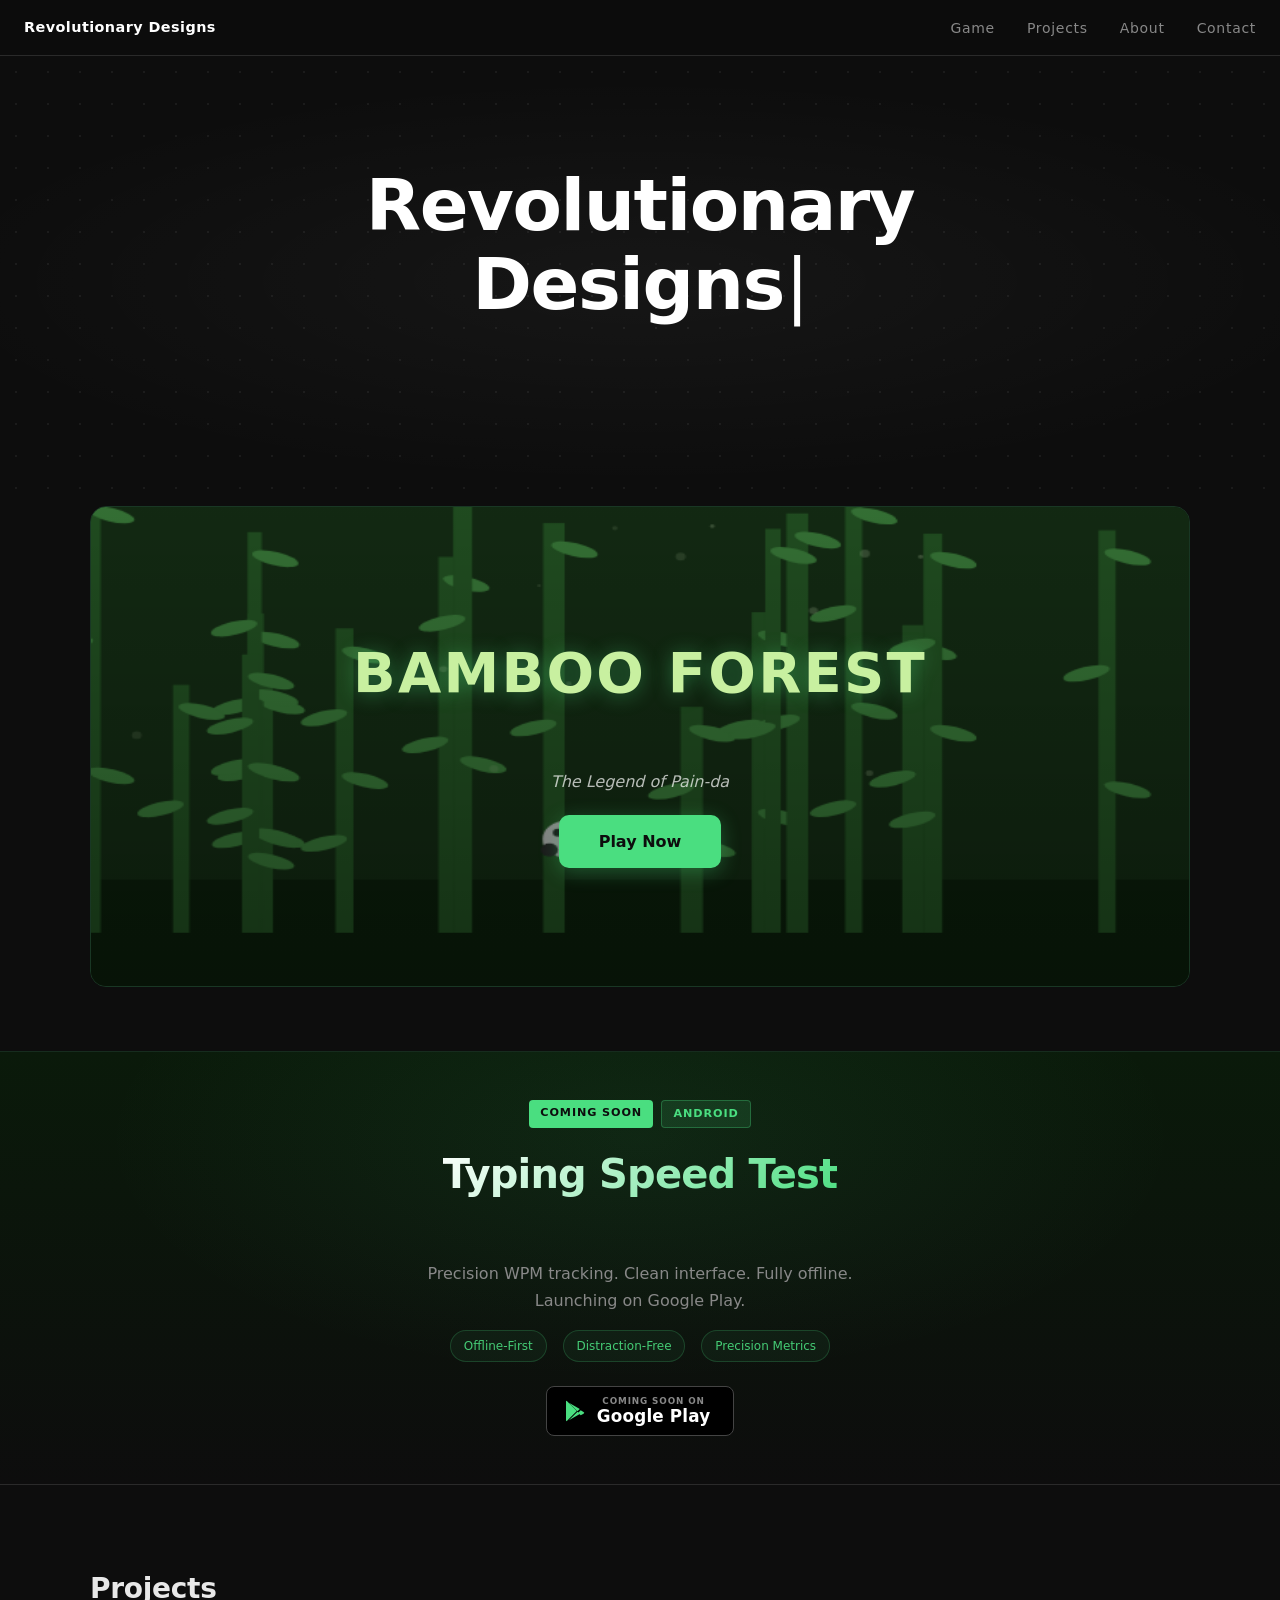
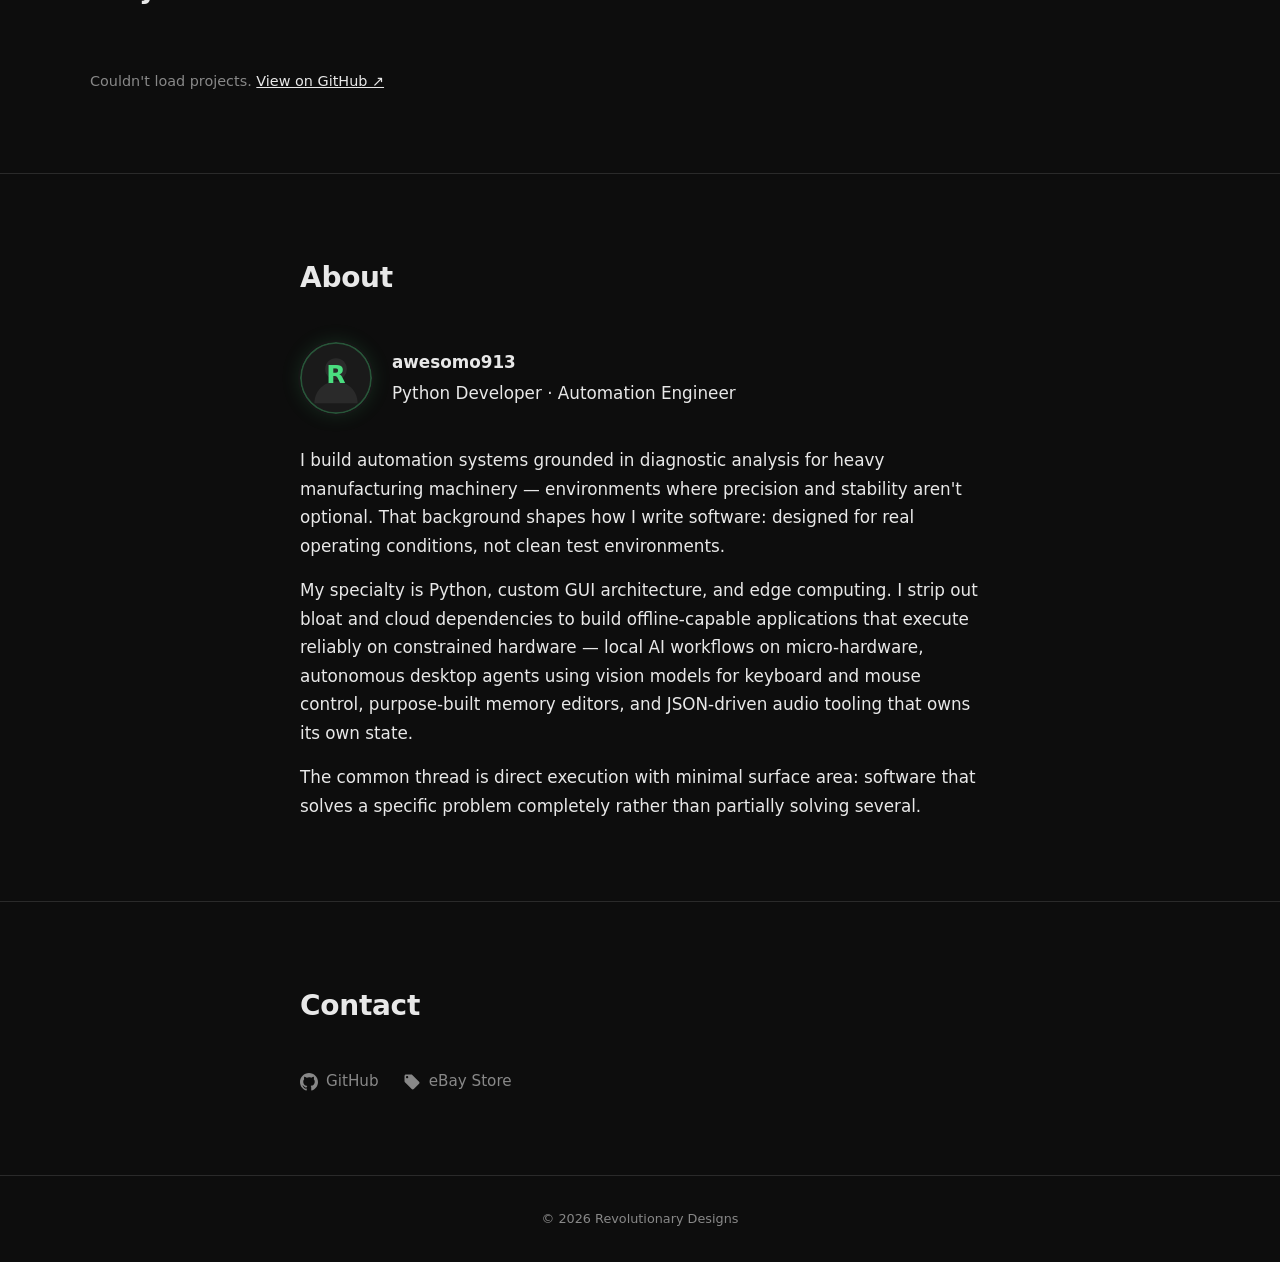
==== site/index.html @ bd129b5d "Add About avatar + Play Store badge for app promo Made-with: Cursor" ====
<!DOCTYPE html>
<html lang="en">
<head>
  <meta charset="UTF-8">
  <meta name="viewport" content="width=device-width, initial-scale=1.0">
  <meta name="description" content="Revolutionary Designs — games, tools, and experiments by awesomo913.">
  <title>Revolutionary Designs</title>
  <link rel="icon" type="image/png" href="favicon.png">
  <link rel="stylesheet" href="styles.css">
</head>
<body>

  <!-- ═══ NAV ═══ -->
  <nav id="nav">
    <span class="nav-brand">Revolutionary Designs</span>
    <ul class="nav-links">
      <li><a href="#bamboo-showcase">Game</a></li>
      <li><a href="#projects">Projects</a></li>
      <li><a href="#about">About</a></li>
      <li><a href="#contact">Contact</a></li>
    </ul>
  </nav>

  <!-- ═══ HERO ═══ -->
  <section id="hero">
    <div class="hero-inner">
      <h1>
        <span id="hero-line1"></span><br>
        <span id="hero-line2"></span><span class="cursor-blink" id="hero-cursor">|</span>
      </h1>
      <p class="tagline hero-reveal">Games, tools, and experiments.</p>
    </div>
  </section>

  <!-- ═══ BAMBOO FOREST SHOWCASE ═══ -->
  <section id="bamboo-showcase">
    <div class="section-inner">
      <div class="bamboo-box">
        <div class="bamboo-video-bg">
          <div class="bamboo-canvas-fallback" id="bamboo-fallback"></div>
        </div>
        <div class="bamboo-overlay">
          <h2 class="bamboo-title">Bamboo Forest</h2>
          <p class="bamboo-sub">The Legend of Pain-da</p>
          <a href="/game/" class="btn-play">Play Now</a>
        </div>
      </div>
    </div>
  </section>

  <!-- ═══ APP PROMO BANNER ═══ -->
  <section id="app-promo">
    <div class="promo-glow"></div>
    <div class="promo-inner">
      <div class="promo-badge-row">
        <span class="promo-badge">Coming Soon</span>
        <span class="promo-badge promo-badge--android">Android</span>
      </div>
      <h2 class="promo-title">Typing Speed Test</h2>
      <p class="promo-desc">Precision WPM tracking. Clean interface. Fully offline. Launching on Google Play.</p>
      <div class="promo-features">
        <span class="promo-feature">Offline-First</span>
        <span class="promo-feature">Distraction-Free</span>
        <span class="promo-feature">Precision Metrics</span>
      </div>
      <div class="promo-store-badge">
        <div class="store-badge">
          <svg class="store-badge-icon" viewBox="0 0 24 24" fill="currentColor" aria-hidden="true">
            <path d="M3.609 1.814L13.792 12 3.61 22.186a.996.996 0 0 1-.61-.92V2.734a1 1 0 0 1 .609-.92zm10.89 10.893l2.302 2.302-10.937 6.333 8.635-8.635zm3.199-1.4l2.834 1.639a1 1 0 0 1 0 1.726l-2.834 1.64-2.532-2.533 2.532-2.472zM5.864 3.658L16.8 9.99l-2.302 2.302-8.635-8.635z"/>
          </svg>
          <div class="store-badge-text">
            <span class="store-badge-small">COMING SOON ON</span>
            <span class="store-badge-big">Google Play</span>
          </div>
        </div>
      </div>
    </div>
  </section>

  <!-- ═══ PROJECTS ═══ -->
  <section id="projects">
    <div class="section-inner">
      <h2>Projects</h2>
      <div class="projects-grid" id="projects-grid">
        <div class="projects-loading" id="projects-loading">
          <span class="loading-dot"></span>
          <span class="loading-dot"></span>
          <span class="loading-dot"></span>
        </div>
      </div>
      <p class="projects-error" id="projects-error" hidden>
        Couldn't load projects.
        <a href="https://github.com/awesomo913" target="_blank" rel="noopener">View on GitHub ↗</a>
      </p>
    </div>
  </section>

  <!-- ═══ ABOUT ═══ -->
  <section id="about">
    <div class="section-inner section-inner--narrow">
      <h2>About</h2>
      <div class="about-header">
        <div class="about-avatar" aria-hidden="true">
          <svg viewBox="0 0 80 80" fill="none" xmlns="http://www.w3.org/2000/svg">
            <circle cx="40" cy="40" r="40" fill="#1a1a1a"/>
            <circle cx="40" cy="40" r="39" stroke="rgba(74,222,128,0.3)" stroke-width="2"/>
            <circle cx="40" cy="30" r="12" fill="#2a2a2a"/>
            <path d="M16 68c0-13.255 10.745-24 24-24s24 10.745 24 24" fill="#2a2a2a"/>
            <text x="40" y="46" text-anchor="middle" font-size="28" font-weight="700" fill="var(--green)" font-family="system-ui, sans-serif">R</text>
          </svg>
        </div>
        <div class="about-intro">
          <p class="about-name">awesomo913</p>
          <p class="about-role">Python Developer · Automation Engineer</p>
        </div>
      </div>
      <p>I build automation systems grounded in diagnostic analysis for heavy manufacturing machinery — environments where precision and stability aren't optional. That background shapes how I write software: designed for real operating conditions, not clean test environments.</p>
      <p>My specialty is Python, custom GUI architecture, and edge computing. I strip out bloat and cloud dependencies to build offline-capable applications that execute reliably on constrained hardware — local AI workflows on micro-hardware, autonomous desktop agents using vision models for keyboard and mouse control, purpose-built memory editors, and JSON-driven audio tooling that owns its own state.</p>
      <p>The common thread is direct execution with minimal surface area: software that solves a specific problem completely rather than partially solving several.</p>
    </div>
  </section>

  <!-- ═══ CONTACT ═══ -->
  <section id="contact">
    <div class="section-inner section-inner--narrow">
      <h2>Contact</h2>
      <div class="contact-links">
        <a href="https://github.com/awesomo913" class="contact-link" target="_blank" rel="noopener">
          <svg class="icon" viewBox="0 0 24 24" fill="currentColor" aria-hidden="true">
            <path d="M12 0C5.37 0 0 5.37 0 12c0 5.3 3.44 9.8 8.2 11.38.6.11.82-.26.82-.58v-2.03c-3.34.72-4.04-1.61-4.04-1.61-.54-1.38-1.33-1.75-1.33-1.75-1.09-.74.08-.73.08-.73 1.2.09 1.84 1.24 1.84 1.24 1.07 1.83 2.8 1.3 3.48 1 .11-.78.42-1.3.76-1.6-2.67-.3-5.47-1.33-5.47-5.93 0-1.31.47-2.38 1.24-3.22-.13-.3-.54-1.52.12-3.17 0 0 1.01-.32 3.3 1.23a11.5 11.5 0 0 1 3-.4c1.02 0 2.04.13 3 .4 2.28-1.55 3.29-1.23 3.29-1.23.66 1.65.25 2.87.12 3.17.77.84 1.24 1.91 1.24 3.22 0 4.61-2.81 5.63-5.48 5.92.43.37.81 1.1.81 2.22v3.29c0 .32.22.7.83.58C20.56 21.8 24 17.3 24 12c0-6.63-5.37-12-12-12z"/>
          </svg>
          GitHub
        </a>
        <a href="https://www.ebay.com/str/revolution913" class="contact-link" target="_blank" rel="noopener">
          <svg class="icon" viewBox="0 0 24 24" fill="currentColor" aria-hidden="true">
            <path d="M21.41 11.58l-9-9C12.05 2.22 11.55 2 11 2H4c-1.1 0-2 .9-2 2v7c0 .55.22 1.05.59 1.42l9 9c.36.36.86.58 1.41.58.55 0 1.05-.22 1.41-.59l7-7c.37-.36.59-.86.59-1.41 0-.55-.23-1.06-.59-1.42zM5.5 7C4.67 7 4 6.33 4 5.5S4.67 4 5.5 4 7 4.67 7 5.5 6.33 7 5.5 7z"/>
          </svg>
          eBay Store
        </a>
      </div>
    </div>
  </section>

  <footer>
    <p>&copy; 2026 Revolutionary Designs</p>
  </footer>

  <script>
    /* ═══ Hero typewriter ═══ */
    function typeWriter(el, text, speed) {
      return new Promise(resolve => {
        let i = 0;
        el.textContent = '';
        (function next() {
          if (i < text.length) { el.textContent += text[i++]; setTimeout(next, speed); }
          else resolve();
        })();
      });
    }

    async function runHeroAnimation() {
      const line1 = document.getElementById('hero-line1');
      const line2 = document.getElementById('hero-line2');
      const reveals = document.querySelectorAll('.hero-reveal');
      if (!line1 || !line2) return;
      if (window.matchMedia('(prefers-reduced-motion: reduce)').matches) {
        line1.textContent = 'Revolutionary';
        line2.textContent = 'Designs';
        reveals.forEach(el => el.classList.add('hero-reveal--visible'));
        return;
      }
      await typeWriter(line1, 'Revolutionary', 55);
      await new Promise(r => setTimeout(r, 110));
      await typeWriter(line2, 'Designs', 75);
      await new Promise(r => setTimeout(r, 360));
      reveals.forEach((el, i) => setTimeout(() => el.classList.add('hero-reveal--visible'), i * 160));
    }

    document.addEventListener('DOMContentLoaded', runHeroAnimation);

    /* ═══ Scroll-reveal ═══ */
    const revealObserver = new IntersectionObserver((entries) => {
      entries.forEach(entry => {
        if (entry.isIntersecting) { entry.target.classList.add('visible'); revealObserver.unobserve(entry.target); }
      });
    }, { threshold: 0.1 });
    document.querySelectorAll('.section-inner, .bamboo-box, .promo-inner').forEach(el => {
      el.classList.add('fade-up');
      revealObserver.observe(el);
    });

    /* ═══ Bamboo Forest animated background ═══ */
    (function initBambooCanvas() {
      var fb = document.getElementById('bamboo-fallback');
      if (!fb) return;
      var cvs = document.createElement('canvas');
      cvs.width = 640; cvs.height = 360;
      cvs.style.cssText = 'width:100%;height:100%;display:block;';
      fb.appendChild(cvs);
      var ctx = cvs.getContext('2d');
      var bamboos = [];
      for (var i = 0; i < 18; i++) {
        bamboos.push({ x: Math.random() * 640, h: 120 + Math.random() * 200, w: 8 + Math.random() * 6, speed: 0.15 + Math.random() * 0.25, leaves: Math.floor(2 + Math.random() * 4) });
      }
      var panda = { x: 180, y: 240, vx: 1.2, frame: 0 };
      var particles = [];
      for (var p = 0; p < 12; p++) particles.push({ x: Math.random() * 640, y: Math.random() * 200, s: 1 + Math.random() * 2, a: 0.1 + Math.random() * 0.3, speed: 0.2 + Math.random() * 0.4 });

      function draw() {
        ctx.fillStyle = '#1a3a1a';
        ctx.fillRect(0, 0, 640, 360);
        ctx.fillStyle = '#0f2a0f';
        ctx.fillRect(0, 280, 640, 80);
        for (var i = 0; i < bamboos.length; i++) {
          var b = bamboos[i];
          b.x -= b.speed;
          if (b.x < -20) b.x = 660;
          ctx.fillStyle = '#2d6b2d';
          ctx.fillRect(b.x, 280 - b.h, b.w, b.h + 40);
          for (var j = 0; j < b.leaves; j++) {
            var ly = 280 - b.h + j * (b.h / b.leaves) + 20;
            ctx.fillStyle = '#4a9e4a';
            ctx.beginPath();
            ctx.ellipse(b.x + b.w / 2 + (j % 2 === 0 ? 12 : -12), ly, 14, 5, (j % 2 === 0 ? 0.3 : -0.3), 0, Math.PI * 2);
            ctx.fill();
          }
        }
        for (var p = 0; p < particles.length; p++) {
          var pt = particles[p];
          pt.x -= pt.speed;
          pt.y += Math.sin(Date.now() * 0.001 + p) * 0.2;
          if (pt.x < -10) { pt.x = 650; pt.y = Math.random() * 200; }
          ctx.fillStyle = 'rgba(200, 230, 180, ' + pt.a + ')';
          ctx.beginPath();
          ctx.arc(pt.x, pt.y, pt.s, 0, Math.PI * 2);
          ctx.fill();
        }
        panda.x += panda.vx;
        panda.frame += 0.08;
        if (panda.x > 660) panda.x = -40;
        var py = 248 + Math.sin(panda.frame * 3) * 3;
        ctx.fillStyle = '#f5f5f5';
        ctx.beginPath(); ctx.arc(panda.x, py, 14, 0, Math.PI * 2); ctx.fill();
        ctx.fillStyle = '#222';
        ctx.beginPath(); ctx.arc(panda.x - 5, py - 5, 3, 0, Math.PI * 2); ctx.fill();
        ctx.beginPath(); ctx.arc(panda.x + 5, py - 5, 3, 0, Math.PI * 2); ctx.fill();
        ctx.fillStyle = '#333';
        ctx.beginPath(); ctx.arc(panda.x - 10, py + 8, 5, 0, Math.PI * 2); ctx.fill();
        ctx.beginPath(); ctx.arc(panda.x + 10, py + 8, 5, 0, Math.PI * 2); ctx.fill();
        requestAnimationFrame(draw);
      }
      draw();
    })();

    /* ═══ Projects — GitHub API ═══ */
    const LANG_COLORS = {
      Python: '#3572A5', JavaScript: '#f1e05a', TypeScript: '#2b7489',
      HTML: '#e34c26', CSS: '#563d7c', Rust: '#dea584', Go: '#00ADD8',
      'C++': '#f34b7d', C: '#555555', Shell: '#89e051', Ruby: '#701516', Java: '#b07219',
    };

    const REPO_ICONS = {
      'BambooForest': '🎮', 'VideoTranscriber': '🎬', 'video-trimmer': '✂️',
      'screen-agent': '🖥️', 'prompt-architect': '📐', 'Claude-Token-Saver': '💰',
      'FreeCoder': '🤖', 'gemini-analyzer': '🔬', 'cc-mastery-pwa': '📚',
      'ai-intel-hub': '📡',
    };

    const SKIP_REPOS = ['BambooForest', 'awesomo913.github.io'];

    function humanName(repoName) {
      return repoName.replace(/([a-z])([A-Z])/g, '$1 $2').replace(/[-_]/g, ' ').replace(/\b\w/g, c => c.toUpperCase());
    }

    function buildCard(repo) {
      const name = humanName(repo.name);
      const desc = repo.description || 'No description.';
      const ghUrl = repo.html_url;
      const lang = repo.language;
      const stars = repo.stargazers_count;
      const icon = REPO_ICONS[repo.name] || '📦';

      const langBadge = lang
        ? `<span class="lang-badge" style="--lang-color:${LANG_COLORS[lang] || '#888'}"><span class="lang-dot"></span>${lang}</span>`
        : '';
      const starsBadge = stars > 0 ? `<span class="stars-badge">★ ${stars}</span>` : '';

      return `
        <article class="project-card">
          <div class="project-body">
            <div class="project-icon">${icon}</div>
            <h3><a href="${ghUrl}" target="_blank" rel="noopener" class="project-title-link">${name}</a></h3>
            <p>${desc}</p>
            <div class="project-meta">${langBadge}${starsBadge}</div>
            <div class="project-links">
              <a href="${ghUrl}" class="link-github" target="_blank" rel="noopener">View on GitHub ↗</a>
            </div>
          </div>
        </article>`;
    }

    async function loadProjects() {
      const grid = document.getElementById('projects-grid');
      const spinner = document.getElementById('projects-loading');
      const errMsg = document.getElementById('projects-error');
      try {
        const res = await fetch('https://api.github.com/users/awesomo913/repos?sort=updated&per_page=100');
        if (!res.ok) throw new Error(`GitHub API ${res.status}`);
        const repos = await res.json();
        const sorted = repos
          .filter(r => !r.fork && !r.private && !SKIP_REPOS.includes(r.name))
          .sort((a, b) => new Date(b.updated_at) - new Date(a.updated_at));
        spinner.remove();
        grid.insertAdjacentHTML('beforeend', sorted.map(buildCard).join(''));
      } catch (err) {
        console.error('Failed to load GitHub repos:', err);
        spinner.remove();
        errMsg.hidden = false;
      }
    }
    loadProjects();
  </script>

</body>
</html>
---- site/styles.css ----
/* ═══════════════════════════════════════════
   Revolutionary Designs — styles.css
   ═══════════════════════════════════════════ */

:root {
  --bg:       #0d0d0d;
  --surface:  #161616;
  --border:   #2a2a2a;
  --text:     #e8e8e8;
  --muted:    #888888;
  --accent:   #ffffff;
  --green:    #4ade80;
  --radius:   10px;
  --font:     system-ui, -apple-system, BlinkMacSystemFont, "Segoe UI", sans-serif;
  --section-pad: 5rem 1.5rem;
  --max-w:       1100px;
  --max-w-narrow: 680px;
}

*, *::before, *::after { box-sizing: border-box; margin: 0; padding: 0; }
html { scroll-behavior: smooth; font-size: 16px; }
body { background: var(--bg); color: var(--text); font-family: var(--font); line-height: 1.7; -webkit-font-smoothing: antialiased; }
img { display: block; max-width: 100%; }
a { color: inherit; text-decoration: none; }
ul { list-style: none; }

/* ── Nav ── */
#nav {
  position: sticky; top: 0; z-index: 100;
  display: flex; align-items: center; justify-content: space-between;
  padding: 0 1.5rem; height: 56px;
  background: rgba(13, 13, 13, 0.9);
  backdrop-filter: blur(16px); -webkit-backdrop-filter: blur(16px);
  border-bottom: 1px solid var(--border);
}
.nav-brand { font-size: 0.9rem; font-weight: 600; letter-spacing: 0.03em; color: var(--accent); }
.nav-links { display: flex; gap: 2rem; }
.nav-links a { font-size: 0.875rem; font-weight: 500; letter-spacing: 0.05em; color: var(--muted); transition: color 0.2s; }
.nav-links a:hover { color: var(--accent); }

/* ── App Promo Banner ── */
#app-promo {
  position: relative;
  padding: 3rem 1.5rem;
  text-align: center;
  overflow: hidden;
  background: linear-gradient(180deg, #0a1a0a 0%, var(--bg) 100%);
  border-top: 1px solid rgba(74, 222, 128, 0.15);
}
.promo-glow {
  position: absolute; inset: 0; pointer-events: none;
  background: radial-gradient(ellipse 60% 80% at 50% 20%, rgba(74, 222, 128, 0.08) 0%, transparent 70%);
}
.promo-inner {
  position: relative; z-index: 1;
  max-width: 600px; margin: 0 auto;
  display: flex; flex-direction: column; align-items: center; gap: 0.75rem;
}
.promo-badge-row { display: flex; gap: 0.5rem; }
.promo-badge {
  padding: 0.2rem 0.7rem; font-size: 0.7rem; font-weight: 700;
  letter-spacing: 0.08em; text-transform: uppercase;
  color: var(--bg); background: var(--green); border-radius: 4px;
}
.promo-badge--android {
  color: var(--green); background: rgba(74, 222, 128, 0.12);
  border: 1px solid rgba(74, 222, 128, 0.3);
}
.promo-title {
  font-size: clamp(1.8rem, 4vw, 2.5rem); font-weight: 700;
  letter-spacing: -0.02em; color: var(--accent);
  background: linear-gradient(135deg, #fff 0%, var(--green) 100%);
  -webkit-background-clip: text; -webkit-text-fill-color: transparent;
  background-clip: text;
}
.promo-desc { font-size: 1rem; color: var(--muted); max-width: 440px; }
.promo-features { display: flex; gap: 1rem; flex-wrap: wrap; justify-content: center; margin-top: 0.25rem; }
.promo-feature {
  padding: 0.3rem 0.8rem; font-size: 0.75rem; font-weight: 500;
  color: rgba(74, 222, 128, 0.9); border: 1px solid rgba(74, 222, 128, 0.2);
  border-radius: 20px; background: rgba(74, 222, 128, 0.05);
}
.promo-store-badge { margin-top: 0.75rem; }
.store-badge {
  display: inline-flex; align-items: center; gap: 0.6rem;
  padding: 0.55rem 1.4rem 0.55rem 1rem;
  background: #000; border: 1.5px solid #444;
  border-radius: 8px; cursor: default; user-select: none;
  transition: border-color 0.2s, box-shadow 0.2s;
}
.store-badge:hover { border-color: #666; box-shadow: 0 2px 12px rgba(74, 222, 128, 0.1); }
.store-badge-icon { width: 24px; height: 24px; fill: var(--green); flex-shrink: 0; }
.store-badge-text { display: flex; flex-direction: column; line-height: 1.2; }
.store-badge-small {
  font-size: 0.55rem; font-weight: 600; letter-spacing: 0.1em;
  color: var(--muted); text-transform: uppercase;
}
.store-badge-big {
  font-size: 1.05rem; font-weight: 600; color: var(--accent);
  letter-spacing: 0.01em;
}

/* ── Hero ── */
#hero {
  min-height: 50vh; display: flex; align-items: center; justify-content: center;
  padding: 4rem 1.5rem; text-align: center;
  position: relative; overflow: hidden;
  border-top: none;
}
#hero::before {
  content: ''; position: absolute; inset: 0;
  background-image: radial-gradient(circle, rgba(255,255,255,0.06) 1px, transparent 1px);
  background-size: 32px 32px; pointer-events: none; z-index: 0;
}
#hero::after {
  content: ''; position: absolute; inset: 0;
  background: radial-gradient(ellipse 80% 65% at 50% 50%, rgba(255,255,255,0.04) 0%, transparent 70%);
  pointer-events: none; z-index: 0;
}
.hero-inner {
  display: flex; flex-direction: column; align-items: center; gap: 1.5rem;
  max-width: 800px; position: relative; z-index: 1;
}
#hero h1 {
  font-size: clamp(2.5rem, 6vw, 4.5rem); font-weight: 700;
  line-height: 1.1; letter-spacing: -0.02em; color: var(--accent);
  min-height: 2.4em;
}
.cursor-blink { display: inline-block; color: var(--accent); font-weight: 300; margin-left: 1px; animation: blink 1.1s step-end infinite; }
@keyframes blink { 0%, 100% { opacity: 1; } 50% { opacity: 0; } }
.hero-reveal { opacity: 0; transform: translateY(10px); transition: opacity 0.55s ease, transform 0.55s ease; }
.hero-reveal--visible { opacity: 1; transform: translateY(0); }
.tagline { font-size: clamp(1rem, 2vw, 1.25rem); color: var(--muted); max-width: 480px; }

/* ── Bamboo Forest Showcase ── */
#bamboo-showcase { padding: 0 1.5rem 4rem; border-top: none; }
.bamboo-box {
  max-width: var(--max-w); margin: 0 auto;
  position: relative; border-radius: 16px; overflow: hidden;
  aspect-ratio: 16 / 7; min-height: 280px;
  border: 1px solid rgba(74, 222, 128, 0.2);
}
.bamboo-video-bg { position: absolute; inset: 0; }
.bamboo-canvas-fallback { width: 100%; height: 100%; }
.bamboo-overlay {
  position: absolute; inset: 0;
  display: flex; flex-direction: column; align-items: center; justify-content: center;
  background: linear-gradient(180deg, rgba(0,0,0,0.3) 0%, rgba(0,0,0,0.55) 100%);
  gap: 0.5rem; z-index: 1;
}
.bamboo-title {
  font-size: clamp(2rem, 5vw, 3.5rem); font-weight: 800;
  color: #c8f0a0; text-shadow: 0 2px 20px rgba(74, 222, 128, 0.4);
  letter-spacing: 0.04em; text-transform: uppercase;
}
.bamboo-sub { font-size: 1rem; color: rgba(255,255,255,0.7); font-style: italic; }
.btn-play {
  margin-top: 0.75rem; padding: 0.8rem 2.5rem;
  font-size: 1rem; font-weight: 700;
  color: #0d0d0d; background: var(--green);
  border-radius: var(--radius); transition: transform 0.15s, box-shadow 0.15s;
  box-shadow: 0 4px 20px rgba(74, 222, 128, 0.3);
}
.btn-play:hover { transform: translateY(-2px); box-shadow: 0 6px 28px rgba(74, 222, 128, 0.45); }

/* ── Scroll fade-up ── */
.fade-up { opacity: 0; transform: translateY(22px); transition: opacity 0.65s ease, transform 0.65s ease; }
.fade-up.visible { opacity: 1; transform: translateY(0); }

/* ── Section ── */
section { padding: var(--section-pad); border-top: 1px solid var(--border); }
.section-inner { max-width: var(--max-w); margin: 0 auto; }
.section-inner--narrow { max-width: var(--max-w-narrow); }
section h2 { font-size: 1.75rem; font-weight: 600; margin-bottom: 2.5rem; letter-spacing: -0.01em; }

/* ── Projects grid ── */
.projects-grid { display: grid; grid-template-columns: repeat(auto-fill, minmax(300px, 1fr)); gap: 1.25rem; }
.project-card {
  background: var(--surface); border: 1px solid var(--border); border-radius: var(--radius);
  overflow: hidden; display: flex; flex-direction: column;
  transition: border-color 0.2s, transform 0.15s, box-shadow 0.2s;
}
.project-card:hover { border-color: #444; transform: translateY(-4px); box-shadow: 0 8px 30px rgba(0,0,0,0.3); }
.project-body { padding: 1.25rem 1.5rem 1.5rem; display: flex; flex-direction: column; gap: 0.5rem; flex: 1; }
.project-icon { font-size: 1.6rem; line-height: 1; }
.project-body h3 { font-size: 1.05rem; font-weight: 600; }
.project-body p { font-size: 0.88rem; color: var(--muted); line-height: 1.6; flex: 1; }
.project-title-link { color: var(--text); transition: color 0.2s; }
.project-title-link:hover { color: var(--accent); }
.project-meta { display: flex; align-items: center; gap: 0.75rem; margin-top: 0.25rem; }
.lang-badge { display: inline-flex; align-items: center; gap: 0.35rem; font-size: 0.78rem; color: var(--muted); }
.lang-dot { display: inline-block; width: 10px; height: 10px; border-radius: 50%; background: var(--lang-color, #888); flex-shrink: 0; }
.stars-badge { font-size: 0.78rem; color: var(--muted); }
.project-links { display: flex; gap: 1rem; margin-top: 0.75rem; align-items: center; }
.link-github { font-size: 0.82rem; color: var(--muted); transition: color 0.2s; font-weight: 500; }
.link-github:hover { color: var(--accent); }

/* ── Loading ── */
.projects-loading { display: flex; gap: 0.5rem; padding: 2rem 0; grid-column: 1 / -1; }
.loading-dot { width: 8px; height: 8px; border-radius: 50%; background: var(--border); animation: pulse 1.2s ease-in-out infinite; }
.loading-dot:nth-child(2) { animation-delay: 0.2s; }
.loading-dot:nth-child(3) { animation-delay: 0.4s; }
@keyframes pulse { 0%, 100% { opacity: 0.3; transform: scale(0.9); } 50% { opacity: 1; transform: scale(1.1); } }
.projects-error { color: var(--muted); font-size: 0.9rem; margin-top: 1rem; }
.projects-error a { color: var(--text); text-decoration: underline; }

/* ── About ── */
.about-header {
  display: flex; align-items: center; gap: 1.25rem; margin-bottom: 2rem;
}
.about-avatar {
  width: 72px; height: 72px; flex-shrink: 0; border-radius: 50%; overflow: hidden;
  box-shadow: 0 0 0 2px var(--surface), 0 0 20px rgba(74, 222, 128, 0.15);
}
.about-avatar svg { width: 100%; height: 100%; display: block; }
.about-intro { display: flex; flex-direction: column; gap: 0.15rem; }
.about-name { font-size: 1.2rem; font-weight: 700; color: var(--accent); margin-bottom: 0 !important; }
.about-role { font-size: 0.88rem; color: var(--green); font-weight: 500; margin-bottom: 0 !important; }
#about p { font-size: 1.05rem; color: var(--text); margin-bottom: 1rem; }
#about p:last-child { margin-bottom: 0; }

/* ── Contact ── */
.contact-links { display: flex; flex-wrap: wrap; gap: 1.5rem; }
.contact-link { display: inline-flex; align-items: center; gap: 0.5rem; font-size: 0.95rem; font-weight: 500; color: var(--muted); transition: color 0.2s; }
.contact-link:hover { color: var(--accent); }
.icon { width: 18px; height: 18px; flex-shrink: 0; }

/* ── Footer ── */
footer { border-top: 1px solid var(--border); padding: 2rem 1.5rem; text-align: center; color: var(--muted); font-size: 0.8rem; }

/* ── Reduced motion ── */
@media (prefers-reduced-motion: reduce) {
  .cursor-blink { animation: none; }
  .hero-reveal { opacity: 1; transform: none; }
  .fade-up { opacity: 1; transform: none; }
  .loading-dot { animation: none; }
  .btn-primary, .btn-play, .project-card { transition: none; }
}

/* ── Responsive ── */
@media (max-width: 768px) {
  :root { --section-pad: 3.5rem 1.25rem; }
  #nav { padding: 0 1.25rem; }
  .nav-links { gap: 1.25rem; }
  .projects-grid { grid-template-columns: 1fr; }
  .bamboo-box { aspect-ratio: 16 / 9; min-height: 220px; }
  .bamboo-title { font-size: clamp(1.5rem, 7vw, 2.2rem); }
  #app-promo { padding: 2rem 1.25rem; }
  .promo-title { font-size: 1.6rem; }
}

@media (max-width: 480px) {
  .nav-links { gap: 1rem; }
  .nav-links a { font-size: 0.8rem; }
  .promo-features { gap: 0.5rem; }
  .promo-feature { font-size: 0.68rem; padding: 0.2rem 0.6rem; }
  .contact-links { gap: 1rem; }
  .about-header { flex-direction: column; text-align: center; }
  .about-intro { align-items: center; }
}
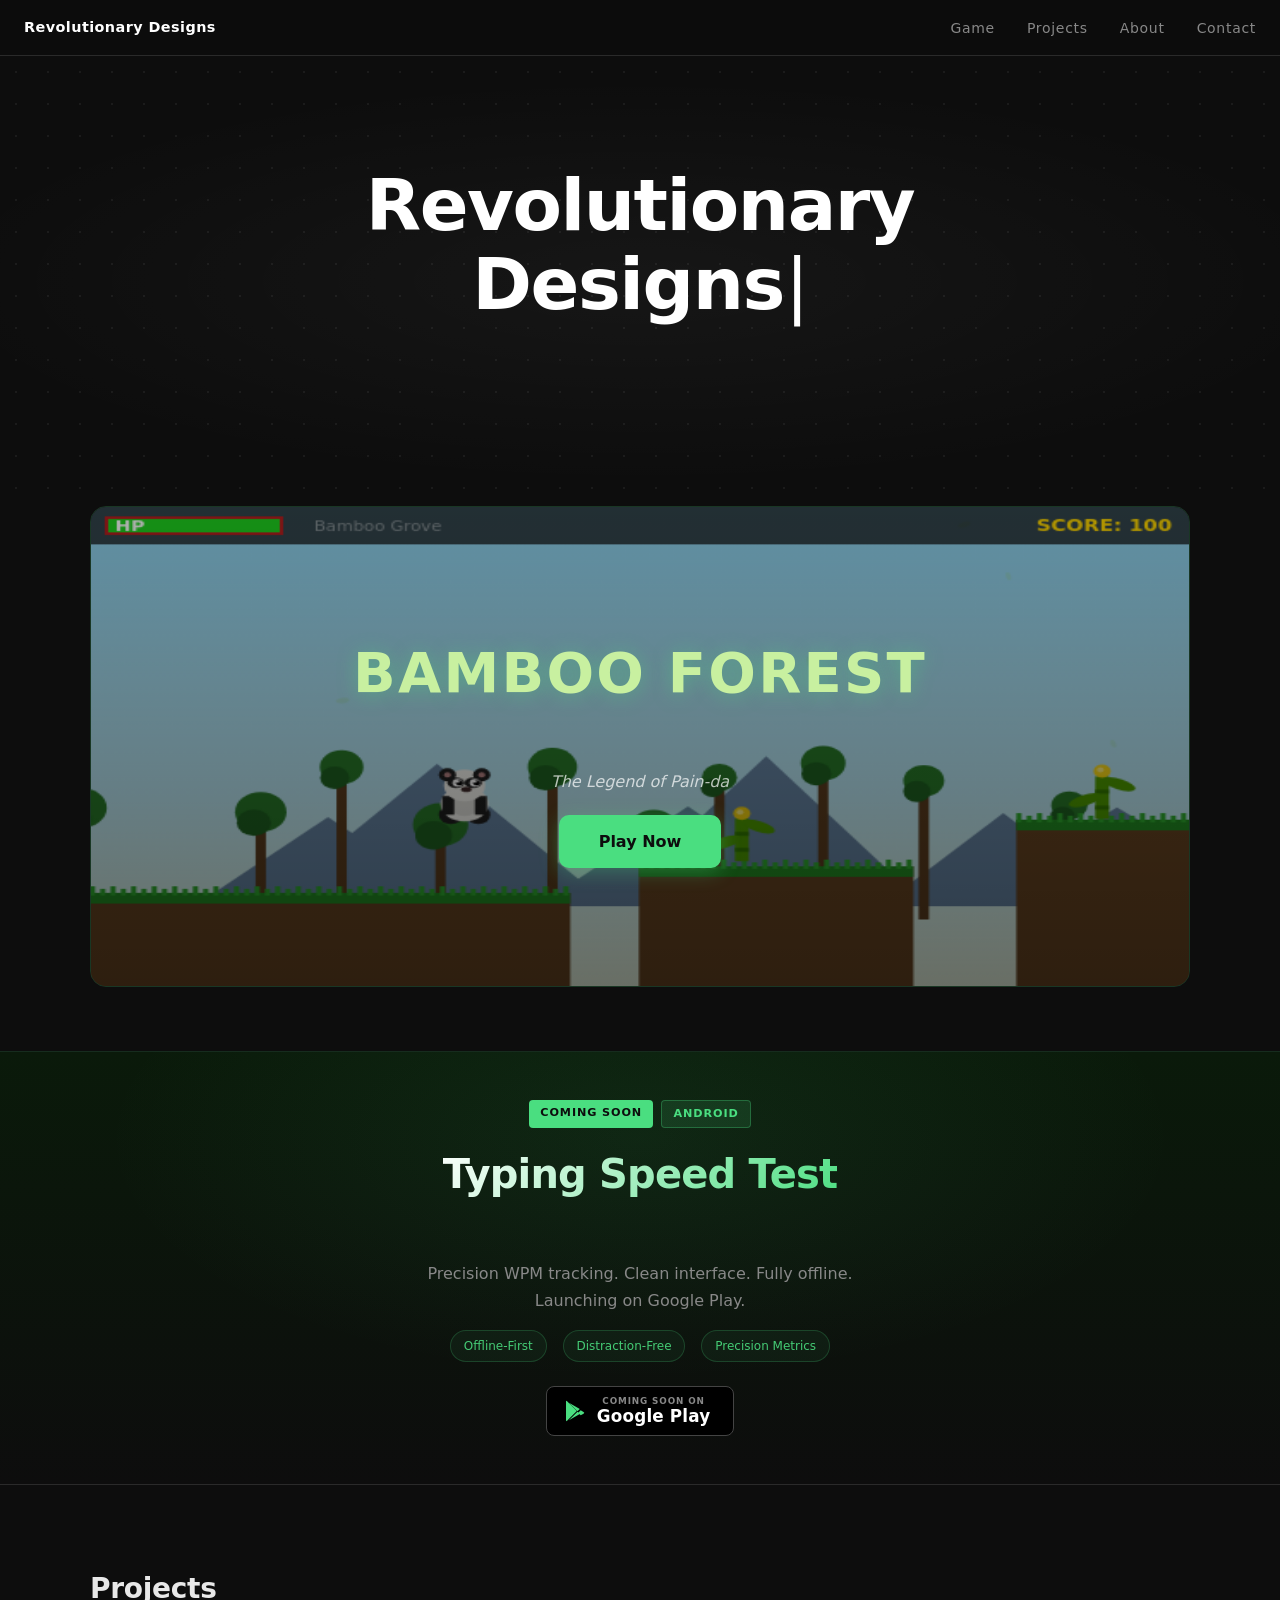
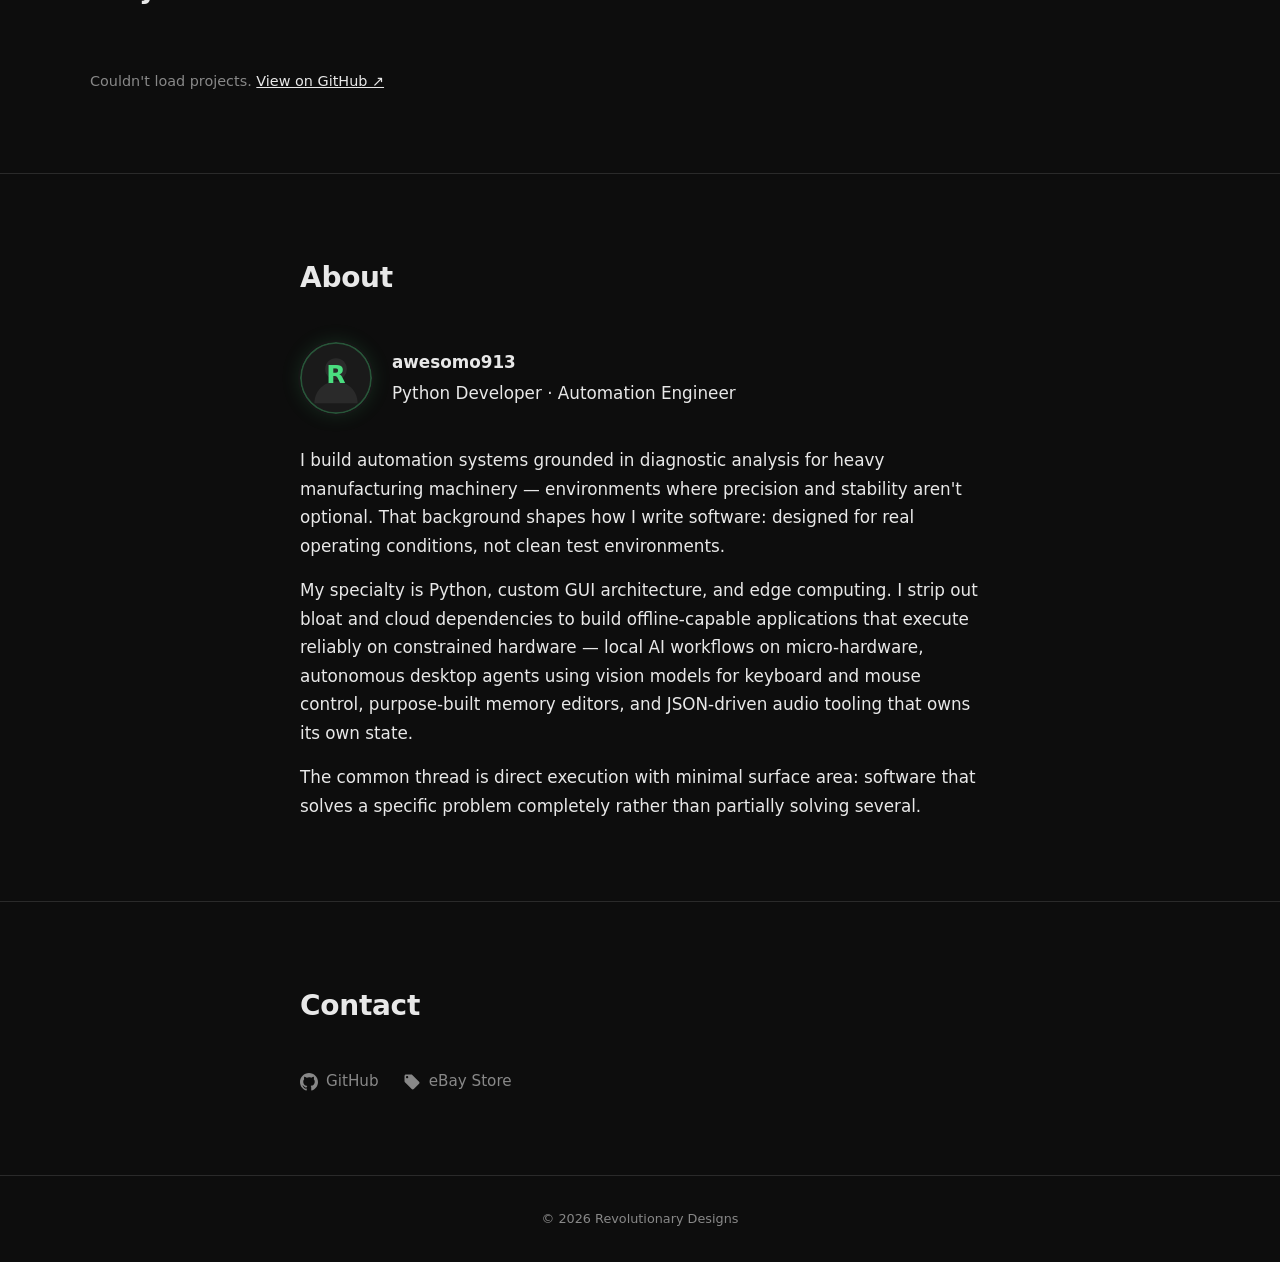
==== commit 12d9bd64: "Replace abstract canvas with gameplay preview demo Made-with: Cursor" ====
--- a/site/index.html
+++ b/site/index.html
@@ -189,67 +189,432 @@
       revealObserver.observe(el);
     });
 
-    /* ═══ Bamboo Forest animated background ═══ */
-    (function initBambooCanvas() {
+    /* ═══ Bamboo Forest — gameplay preview canvas ═══ */
+    (function initGameplayPreview() {
       var fb = document.getElementById('bamboo-fallback');
       if (!fb) return;
+      var W = 640, H = 360;
       var cvs = document.createElement('canvas');
-      cvs.width = 640; cvs.height = 360;
+      cvs.width = W; cvs.height = H;
       cvs.style.cssText = 'width:100%;height:100%;display:block;';
       fb.appendChild(cvs);
       var ctx = cvs.getContext('2d');
-      var bamboos = [];
-      for (var i = 0; i < 18; i++) {
-        bamboos.push({ x: Math.random() * 640, h: 120 + Math.random() * 200, w: 8 + Math.random() * 6, speed: 0.15 + Math.random() * 0.25, leaves: Math.floor(2 + Math.random() * 4) });
-      }
-      var panda = { x: 180, y: 240, vx: 1.2, frame: 0 };
-      var particles = [];
-      for (var p = 0; p < 12; p++) particles.push({ x: Math.random() * 640, y: Math.random() * 200, s: 1 + Math.random() * 2, a: 0.1 + Math.random() * 0.3, speed: 0.2 + Math.random() * 0.4 });
-
-      function draw() {
-        ctx.fillStyle = '#1a3a1a';
-        ctx.fillRect(0, 0, 640, 360);
-        ctx.fillStyle = '#0f2a0f';
-        ctx.fillRect(0, 280, 640, 80);
+
+      var cam = { x: 0 };
+      var GROUND = 290;
+      var t = 0;
+      var score = 0;
+      var combo = 0;
+      var comboTimer = 0;
+      var hp = 100;
+      var sparkles = [];
+      var dustPuffs = [];
+
+      /* ── Platforms (world coords) ── */
+      var platforms = [
+        { x: 0, y: GROUND, w: 280, h: 70 },
+        { x: 320, y: GROUND - 20, w: 160, h: 90 },
+        { x: 540, y: GROUND - 55, w: 130, h: 125 },
+        { x: 720, y: GROUND - 30, w: 200, h: 100 },
+        { x: 980, y: GROUND, w: 300, h: 70 },
+        { x: 1340, y: GROUND - 40, w: 150, h: 110 },
+        { x: 1540, y: GROUND - 70, w: 120, h: 140 },
+        { x: 1720, y: GROUND, w: 260, h: 70 },
+        { x: 2040, y: GROUND - 25, w: 180, h: 95 },
+        { x: 2280, y: GROUND - 60, w: 140, h: 130 },
+        { x: 2480, y: GROUND, w: 320, h: 70 },
+      ];
+      var WORLD_W = 2800;
+
+      /* ── Bamboo collectibles ── */
+      var bambooInit = [140, 380, 590, 800, 1050, 1400, 1590, 1820, 2100, 2350, 2560];
+      var bamboos = bambooInit.map(function(bx) {
+        var plat = null;
+        for (var i = 0; i < platforms.length; i++) {
+          if (bx >= platforms[i].x && bx <= platforms[i].x + platforms[i].w) { plat = platforms[i]; break; }
+        }
+        return { x: bx, y: plat ? plat.y - 34 : GROUND - 34, alive: true, bob: Math.random() * 6.28 };
+      });
+
+      /* ── Enemies ── */
+      var enemyInit = [
+        { x: 1020, dir: 1, type: 'slime', hp: 1 },
+        { x: 1760, dir: -1, type: 'patrol', hp: 1 },
+        { x: 2520, dir: 1, type: 'fly', hp: 1 },
+      ];
+      var enemies = enemyInit.map(function(e) {
+        var plat = null;
+        for (var i = 0; i < platforms.length; i++) {
+          if (e.x >= platforms[i].x && e.x <= platforms[i].x + platforms[i].w) { plat = platforms[i]; break; }
+        }
+        return { x: e.x, baseX: e.x, y: plat ? plat.y - 20 : GROUND - 20, dir: e.dir, type: e.type, hp: e.hp, origX: e.x, frame: Math.random() * 6.28 };
+      });
+
+      /* ── Background layers ── */
+      var mountains = [];
+      for (var i = 0; i < 8; i++) mountains.push({ x: i * 200, h: 60 + Math.random() * 80, w: 140 + Math.random() * 80 });
+      var bgTrees = [];
+      for (var i = 0; i < 12; i++) bgTrees.push({ x: i * 120 + Math.random() * 40, h: 50 + Math.random() * 60, w: 20 + Math.random() * 15 });
+      var leaves = [];
+      for (var i = 0; i < 18; i++) leaves.push({ x: Math.random() * WORLD_W, y: Math.random() * 200, s: 2 + Math.random() * 3, a: 0.15 + Math.random() * 0.3, speed: 0.3 + Math.random() * 0.5, drift: Math.random() * 6.28 });
+
+      /* ── Panda (scripted auto-play) ── */
+      var panda = { x: 60, y: GROUND - 36, vy: 0, onGround: true, facing: 1, frame: 0, attacking: false, atkTimer: 0, jumpQueued: false };
+      var PANDA_SPEED = 2.2;
+      var GRAVITY_V = 0.55;
+      var JUMP_V = -10;
+
+      function resetDemo() {
+        cam.x = 0; panda.x = 60; panda.y = GROUND - 36; panda.vy = 0; panda.onGround = true;
+        panda.attacking = false; panda.atkTimer = 0; score = 0; combo = 0; comboTimer = 0; hp = 100;
+        sparkles = []; dustPuffs = [];
+        bamboos = bambooInit.map(function(bx) {
+          var plat = null;
+          for (var i = 0; i < platforms.length; i++) { if (bx >= platforms[i].x && bx <= platforms[i].x + platforms[i].w) { plat = platforms[i]; break; } }
+          return { x: bx, y: plat ? plat.y - 34 : GROUND - 34, alive: true, bob: Math.random() * 6.28 };
+        });
+        enemies = enemyInit.map(function(e) {
+          var plat = null;
+          for (var i = 0; i < platforms.length; i++) { if (e.x >= platforms[i].x && e.x <= platforms[i].x + platforms[i].w) { plat = platforms[i]; break; } }
+          return { x: e.x, baseX: e.x, y: plat ? plat.y - 20 : GROUND - 20, dir: e.dir, type: e.type, hp: e.hp, origX: e.x, frame: Math.random() * 6.28 };
+        });
+      }
+
+      /* ── Draw helpers ── */
+      function drawPanda(sx, sy) {
+        var s = 1, bobY = panda.onGround ? Math.sin(panda.frame * 8) * 1.5 : 0;
+        var py = sy + bobY;
+        ctx.save();
+        ctx.translate(sx, py);
+        if (panda.facing < 0) { ctx.scale(-1, 1); }
+        ctx.fillStyle = '#1e1e1e';
+        ctx.beginPath(); ctx.arc(-8, 12, 7, 0, 6.28); ctx.fill();
+        ctx.beginPath(); ctx.arc(8, 12, 7, 0, 6.28); ctx.fill();
+        ctx.fillStyle = '#f0f0eb';
+        ctx.beginPath(); ctx.ellipse(0, 4, 14, 13, 0, 0, 6.28); ctx.fill();
+        ctx.fillStyle = '#dcdcd7';
+        ctx.beginPath(); ctx.ellipse(0, 5, 8, 8, 0, 0, 6.28); ctx.fill();
+        ctx.fillStyle = '#1e1e1e';
+        ctx.fillRect(-13, -2, 7, 14);
+        ctx.fillRect(6, -2, 7, 14);
+        ctx.fillStyle = '#f0f0eb';
+        ctx.beginPath(); ctx.arc(0, -10, 12, 0, 6.28); ctx.fill();
+        ctx.fillStyle = '#1e1e1e';
+        ctx.beginPath(); ctx.arc(-10, -18, 5, 0, 6.28); ctx.fill();
+        ctx.beginPath(); ctx.arc(10, -18, 5, 0, 6.28); ctx.fill();
+        ctx.fillStyle = '#b48282';
+        ctx.beginPath(); ctx.arc(-10, -18, 2, 0, 6.28); ctx.fill();
+        ctx.beginPath(); ctx.arc(10, -18, 2, 0, 6.28); ctx.fill();
+        ctx.fillStyle = '#1e1e1e';
+        ctx.beginPath(); ctx.ellipse(-5, -12, 5, 4, 0, 0, 6.28); ctx.fill();
+        ctx.beginPath(); ctx.ellipse(5, -12, 5, 4, 0, 0, 6.28); ctx.fill();
+        ctx.fillStyle = '#fff';
+        ctx.beginPath(); ctx.arc(-4, -12, 3, 0, 6.28); ctx.fill();
+        ctx.beginPath(); ctx.arc(6, -12, 3, 0, 6.28); ctx.fill();
+        ctx.fillStyle = '#000';
+        ctx.beginPath(); ctx.arc(-3, -12, 2, 0, 6.28); ctx.fill();
+        ctx.beginPath(); ctx.arc(7, -12, 2, 0, 6.28); ctx.fill();
+        ctx.fillStyle = '#fff';
+        ctx.beginPath(); ctx.arc(-4, -13, 1, 0, 6.28); ctx.fill();
+        ctx.beginPath(); ctx.arc(6, -13, 1, 0, 6.28); ctx.fill();
+        ctx.fillStyle = '#3c2828';
+        ctx.beginPath(); ctx.ellipse(1, -7, 3, 2, 0, 0, 6.28); ctx.fill();
+        if (panda.attacking) {
+          ctx.fillStyle = 'rgba(255,200,80,0.7)';
+          ctx.beginPath(); ctx.arc(18, -2, 10, 0, 6.28); ctx.fill();
+          ctx.strokeStyle = 'rgba(255,255,180,0.8)'; ctx.lineWidth = 2;
+          ctx.beginPath(); ctx.arc(18, -2, 13, -0.5, 1); ctx.stroke();
+        }
+        ctx.restore();
+      }
+
+      function drawBambooStalk(sx, sy) {
+        ctx.fillStyle = '#4c9900';
+        ctx.fillRect(sx - 4, sy, 8, 32);
+        ctx.fillStyle = '#327800';
+        ctx.fillRect(sx - 4, sy + 10, 8, 3);
+        ctx.fillRect(sx - 4, sy + 22, 8, 3);
+        ctx.fillStyle = '#4c9900';
+        ctx.beginPath(); ctx.ellipse(sx + 10, sy + 6, 10, 4, 0.4, 0, 6.28); ctx.fill();
+        ctx.beginPath(); ctx.ellipse(sx - 10, sy + 18, 10, 4, -0.4, 0, 6.28); ctx.fill();
+        ctx.fillStyle = 'rgba(255,215,0,0.9)';
+        ctx.beginPath(); ctx.arc(sx, sy - 4, 5, 0, 6.28); ctx.fill();
+        ctx.fillStyle = 'rgba(255,245,150,0.8)';
+        ctx.beginPath(); ctx.arc(sx - 1, sy - 5, 2, 0, 6.28); ctx.fill();
+      }
+
+      function drawEnemy(e, sx) {
+        var sy = e.y - cam.y;
+        if (e.type === 'slime') {
+          var squash = 1 + Math.sin(e.frame * 4) * 0.15;
+          ctx.save(); ctx.translate(sx, sy);
+          ctx.scale(1 / squash, squash);
+          ctx.fillStyle = '#50c028'; ctx.beginPath(); ctx.ellipse(0, 0, 14, 12, 0, 0, 6.28); ctx.fill();
+          ctx.fillStyle = '#78e050'; ctx.beginPath(); ctx.ellipse(0, -3, 9, 6, 0, 0, 6.28); ctx.fill();
+          ctx.fillStyle = '#fff';
+          ctx.beginPath(); ctx.arc(-4, -4, 4, 0, 6.28); ctx.fill();
+          ctx.beginPath(); ctx.arc(4, -4, 4, 0, 6.28); ctx.fill();
+          ctx.fillStyle = '#222';
+          ctx.beginPath(); ctx.arc(-3, -3, 2, 0, 6.28); ctx.fill();
+          ctx.beginPath(); ctx.arc(5, -3, 2, 0, 6.28); ctx.fill();
+          ctx.restore();
+        } else if (e.type === 'fly') {
+          var fy = sy + Math.sin(e.frame * 3) * 20 - 30;
+          ctx.fillStyle = '#c06060';
+          ctx.beginPath(); ctx.ellipse(sx, fy, 12, 10, 0, 0, 6.28); ctx.fill();
+          ctx.fillStyle = 'rgba(200,180,180,0.5)';
+          ctx.beginPath(); ctx.ellipse(sx - 10, fy - 8, 8, 4, -0.3, 0, 6.28); ctx.fill();
+          ctx.beginPath(); ctx.ellipse(sx + 10, fy - 8, 8, 4, 0.3, 0, 6.28); ctx.fill();
+          ctx.fillStyle = '#ff4444';
+          ctx.beginPath(); ctx.arc(sx - 3, fy - 3, 2, 0, 6.28); ctx.fill();
+          ctx.beginPath(); ctx.arc(sx + 3, fy - 3, 2, 0, 6.28); ctx.fill();
+        } else {
+          ctx.fillStyle = '#a04040';
+          ctx.fillRect(sx - 10, sy - 20, 20, 20);
+          ctx.fillStyle = '#c06060';
+          ctx.fillRect(sx - 8, sy - 18, 16, 14);
+          ctx.fillStyle = '#fff';
+          ctx.beginPath(); ctx.arc(sx - 3, sy - 14, 2, 0, 6.28); ctx.fill();
+          ctx.beginPath(); ctx.arc(sx + 3, sy - 14, 2, 0, 6.28); ctx.fill();
+        }
+      }
+
+      function drawHUD() {
+        ctx.fillStyle = 'rgba(20,20,20,0.75)';
+        ctx.fillRect(0, 0, W, 28);
+        ctx.fillStyle = '#b41e1e';
+        ctx.fillRect(8, 7, 104, 14);
+        ctx.fillStyle = '#1ece1e';
+        ctx.fillRect(10, 9, Math.max(0, hp), 10);
+        ctx.fillStyle = '#fff'; ctx.font = 'bold 11px system-ui';
+        ctx.fillText('HP', 14, 18);
+        ctx.fillStyle = '#ffd700'; ctx.font = 'bold 12px system-ui';
+        ctx.textAlign = 'right';
+        ctx.fillText('SCORE: ' + score, W - 10, 18);
+        ctx.textAlign = 'left';
+        if (combo > 1) {
+          ctx.fillStyle = '#ff6'; ctx.font = 'bold 11px system-ui';
+          ctx.fillText(combo + 'x COMBO!', 130, 18);
+        }
+        ctx.fillStyle = 'rgba(255,255,255,0.4)'; ctx.font = '10px system-ui';
+        ctx.fillText('Bamboo Grove', 130, combo > 1 ? 10 : 18);
+      }
+
+      /* ── Main loop ── */
+      function update() {
+        t++;
+        panda.frame += 0.05;
+
+        /* Auto-pilot: run right, jump at gaps, attack near enemies */
+        panda.x += PANDA_SPEED;
+        panda.facing = 1;
+
+        /* Jump logic — look ahead for gap or higher platform */
+        var aheadX = panda.x + 40;
+        var onPlat = false;
+        var nextPlat = null;
+        for (var i = 0; i < platforms.length; i++) {
+          var p = platforms[i];
+          if (panda.x >= p.x - 4 && panda.x <= p.x + p.w + 4 && Math.abs((panda.y + 36) - p.y) < 6) onPlat = true;
+          if (p.x > panda.x && p.x < panda.x + 160 && !nextPlat) nextPlat = p;
+        }
+        var overGap = !onPlat && panda.onGround;
+        var needJumpUp = nextPlat && nextPlat.y < panda.y + 36 - 10 && nextPlat.x - panda.x < 80;
+        if ((overGap || needJumpUp) && panda.onGround) {
+          panda.vy = JUMP_V;
+          panda.onGround = false;
+          for (var d = 0; d < 4; d++) dustPuffs.push({ x: panda.x, y: panda.y + 18, vx: (Math.random() - 0.5) * 3, vy: -Math.random() * 2, life: 15 });
+        }
+
+        /* Gravity */
+        if (!panda.onGround) panda.vy += GRAVITY_V;
+        panda.y += panda.vy;
+
+        /* Platform collision */
+        panda.onGround = false;
+        for (var i = 0; i < platforms.length; i++) {
+          var p = platforms[i];
+          if (panda.x > p.x - 10 && panda.x < p.x + p.w + 10 && panda.y + 20 >= p.y - 4 && panda.y + 20 <= p.y + 8 && panda.vy >= 0) {
+            panda.y = p.y - 20;
+            panda.vy = 0;
+            panda.onGround = true;
+          }
+        }
+
+        /* Collect bamboo */
         for (var i = 0; i < bamboos.length; i++) {
           var b = bamboos[i];
-          b.x -= b.speed;
-          if (b.x < -20) b.x = 660;
-          ctx.fillStyle = '#2d6b2d';
-          ctx.fillRect(b.x, 280 - b.h, b.w, b.h + 40);
-          for (var j = 0; j < b.leaves; j++) {
-            var ly = 280 - b.h + j * (b.h / b.leaves) + 20;
-            ctx.fillStyle = '#4a9e4a';
-            ctx.beginPath();
-            ctx.ellipse(b.x + b.w / 2 + (j % 2 === 0 ? 12 : -12), ly, 14, 5, (j % 2 === 0 ? 0.3 : -0.3), 0, Math.PI * 2);
-            ctx.fill();
+          if (!b.alive) continue;
+          if (Math.abs(panda.x - b.x) < 24 && Math.abs(panda.y - b.y) < 30) {
+            b.alive = false;
+            score += 100 * Math.max(1, combo);
+            combo++; comboTimer = 120;
+            for (var s = 0; s < 6; s++) sparkles.push({ x: b.x, y: b.y - 10, vx: (Math.random() - 0.5) * 4, vy: -Math.random() * 3 - 1, life: 20 + Math.random() * 15, color: Math.random() > 0.5 ? '#ffd700' : '#4c9900' });
           }
         }
-        for (var p = 0; p < particles.length; p++) {
-          var pt = particles[p];
-          pt.x -= pt.speed;
-          pt.y += Math.sin(Date.now() * 0.001 + p) * 0.2;
-          if (pt.x < -10) { pt.x = 650; pt.y = Math.random() * 200; }
-          ctx.fillStyle = 'rgba(200, 230, 180, ' + pt.a + ')';
-          ctx.beginPath();
-          ctx.arc(pt.x, pt.y, pt.s, 0, Math.PI * 2);
-          ctx.fill();
-        }
-        panda.x += panda.vx;
-        panda.frame += 0.08;
-        if (panda.x > 660) panda.x = -40;
-        var py = 248 + Math.sin(panda.frame * 3) * 3;
-        ctx.fillStyle = '#f5f5f5';
-        ctx.beginPath(); ctx.arc(panda.x, py, 14, 0, Math.PI * 2); ctx.fill();
-        ctx.fillStyle = '#222';
-        ctx.beginPath(); ctx.arc(panda.x - 5, py - 5, 3, 0, Math.PI * 2); ctx.fill();
-        ctx.beginPath(); ctx.arc(panda.x + 5, py - 5, 3, 0, Math.PI * 2); ctx.fill();
-        ctx.fillStyle = '#333';
-        ctx.beginPath(); ctx.arc(panda.x - 10, py + 8, 5, 0, Math.PI * 2); ctx.fill();
-        ctx.beginPath(); ctx.arc(panda.x + 10, py + 8, 5, 0, Math.PI * 2); ctx.fill();
-        requestAnimationFrame(draw);
-      }
-      draw();
+        if (comboTimer > 0) comboTimer--; else combo = 0;
+
+        /* Enemy AI + attack logic */
+        for (var i = 0; i < enemies.length; i++) {
+          var e = enemies[i];
+          if (e.hp <= 0) continue;
+          e.frame += 0.05;
+          if (e.type === 'slime') {
+            e.x += e.dir * 0.7;
+            if (Math.abs(e.x - e.origX) > 60) e.dir *= -1;
+          } else if (e.type === 'fly') {
+            e.x += e.dir * 0.5;
+            if (Math.abs(e.x - e.origX) > 50) e.dir *= -1;
+          } else {
+            e.x += e.dir * 0.9;
+            if (Math.abs(e.x - e.origX) > 70) e.dir *= -1;
+          }
+          if (Math.abs(panda.x - e.x) < 50 && Math.abs(panda.y - e.y) < 40 && !panda.attacking) {
+            panda.attacking = true;
+            panda.atkTimer = 18;
+          }
+          if (panda.attacking && Math.abs(panda.x - e.x) < 36 && Math.abs(panda.y - e.y) < 36) {
+            e.hp = 0;
+            score += 200 * Math.max(1, combo);
+            combo++; comboTimer = 120;
+            for (var s = 0; s < 8; s++) sparkles.push({ x: e.x, y: e.y - 10, vx: (Math.random() - 0.5) * 5, vy: -Math.random() * 4, life: 18, color: '#ff6644' });
+          }
+        }
+        if (panda.atkTimer > 0) panda.atkTimer--;
+        if (panda.atkTimer === 0) panda.attacking = false;
+
+        /* Camera follows panda */
+        cam.x += (panda.x - W / 3 - cam.x) * 0.08;
+        if (cam.x < 0) cam.x = 0;
+
+        /* Loop the demo when panda reaches the end */
+        if (panda.x > WORLD_W - 100) resetDemo();
+
+        /* Fall reset */
+        if (panda.y > H + 50) resetDemo();
+
+        /* Update particles */
+        for (var i = sparkles.length - 1; i >= 0; i--) {
+          sparkles[i].x += sparkles[i].vx; sparkles[i].y += sparkles[i].vy;
+          sparkles[i].vy += 0.15; sparkles[i].life--;
+          if (sparkles[i].life <= 0) sparkles.splice(i, 1);
+        }
+        for (var i = dustPuffs.length - 1; i >= 0; i--) {
+          dustPuffs[i].x += dustPuffs[i].vx; dustPuffs[i].y += dustPuffs[i].vy;
+          dustPuffs[i].life--;
+          if (dustPuffs[i].life <= 0) dustPuffs.splice(i, 1);
+        }
+      }
+
+      function render() {
+        /* Sky gradient */
+        var grad = ctx.createLinearGradient(0, 0, 0, H);
+        grad.addColorStop(0, '#87ceeb');
+        grad.addColorStop(0.6, '#b8e4f0');
+        grad.addColorStop(1, '#e8f5e0');
+        ctx.fillStyle = grad;
+        ctx.fillRect(0, 0, W, H);
+
+        /* Mountains (far parallax) */
+        ctx.fillStyle = '#6482a0';
+        for (var i = 0; i < mountains.length; i++) {
+          var m = mountains[i];
+          var mx = m.x - cam.x * 0.15;
+          mx = ((mx % (W + 200)) + W + 200) % (W + 200) - 100;
+          ctx.beginPath(); ctx.moveTo(mx, H - 60); ctx.lineTo(mx + m.w / 2, H - 60 - m.h); ctx.lineTo(mx + m.w, H - 60); ctx.fill();
+        }
+
+        /* Trees (mid parallax) */
+        for (var i = 0; i < bgTrees.length; i++) {
+          var tr = bgTrees[i];
+          var tx = tr.x - cam.x * 0.35;
+          tx = ((tx % (W + 150)) + W + 150) % (W + 150) - 75;
+          ctx.fillStyle = '#5a3c1e';
+          ctx.fillRect(tx + tr.w / 2 - 3, H - 60 - tr.h, 6, tr.h + 10);
+          ctx.fillStyle = '#287828';
+          ctx.beginPath(); ctx.arc(tx + tr.w / 2, H - 60 - tr.h, tr.w / 2, 0, 6.28); ctx.fill();
+          ctx.fillStyle = '#1e6020';
+          ctx.beginPath(); ctx.arc(tx + tr.w / 2 - 4, H - 58 - tr.h + 6, tr.w / 3, 0, 6.28); ctx.fill();
+        }
+
+        /* Platforms */
+        for (var i = 0; i < platforms.length; i++) {
+          var p = platforms[i];
+          var px = p.x - cam.x;
+          if (px > W + 20 || px + p.w < -20) continue;
+          ctx.fillStyle = '#654321';
+          ctx.fillRect(px, p.y, p.w, p.h);
+          ctx.fillStyle = '#228b22';
+          ctx.fillRect(px, p.y, p.w, 8);
+          ctx.fillStyle = '#2eaa2e';
+          for (var g = 0; g < p.w; g += 6) {
+            ctx.fillRect(px + g, p.y - 3 + (g % 12 === 0 ? -2 : 0), 3, 5 + (g % 12 === 0 ? 2 : 0));
+          }
+        }
+
+        /* Bamboo */
+        for (var i = 0; i < bamboos.length; i++) {
+          var b = bamboos[i];
+          if (!b.alive) continue;
+          var bx = b.x - cam.x;
+          if (bx < -20 || bx > W + 20) continue;
+          drawBambooStalk(bx, b.y + Math.sin(t * 0.06 + b.bob) * 3);
+        }
+
+        /* Enemies */
+        for (var i = 0; i < enemies.length; i++) {
+          var e = enemies[i];
+          if (e.hp <= 0) continue;
+          var ex = e.x - cam.x;
+          if (ex < -30 || ex > W + 30) continue;
+          drawEnemy(e, ex);
+        }
+
+        /* Panda */
+        drawPanda(panda.x - cam.x, panda.y);
+
+        /* Sparkles */
+        for (var i = 0; i < sparkles.length; i++) {
+          var s = sparkles[i];
+          ctx.globalAlpha = Math.min(1, s.life / 10);
+          ctx.fillStyle = s.color;
+          ctx.beginPath(); ctx.arc(s.x - cam.x, s.y, 2.5, 0, 6.28); ctx.fill();
+        }
+        ctx.globalAlpha = 1;
+
+        /* Dust puffs */
+        for (var i = 0; i < dustPuffs.length; i++) {
+          var d = dustPuffs[i];
+          ctx.globalAlpha = d.life / 15 * 0.4;
+          ctx.fillStyle = '#c8b090';
+          ctx.beginPath(); ctx.arc(d.x - cam.x, d.y, 3, 0, 6.28); ctx.fill();
+        }
+        ctx.globalAlpha = 1;
+
+        /* Floating leaves */
+        for (var i = 0; i < leaves.length; i++) {
+          var l = leaves[i];
+          l.x -= l.speed;
+          l.y += Math.sin(t * 0.02 + l.drift) * 0.3;
+          if (l.x < cam.x - 20) { l.x = cam.x + W + Math.random() * 100; l.y = Math.random() * (H - 80); }
+          var lx = l.x - cam.x;
+          if (lx < -10 || lx > W + 10) continue;
+          ctx.globalAlpha = l.a;
+          ctx.fillStyle = '#90d060';
+          ctx.beginPath(); ctx.ellipse(lx, l.y, l.s, l.s * 0.5, t * 0.02 + l.drift, 0, 6.28); ctx.fill();
+        }
+        ctx.globalAlpha = 1;
+
+        /* HUD */
+        drawHUD();
+      }
+
+      function loop() {
+        update();
+        render();
+        requestAnimationFrame(loop);
+      }
+      loop();
     })();
 
     /* ═══ Projects — GitHub API ═══ */
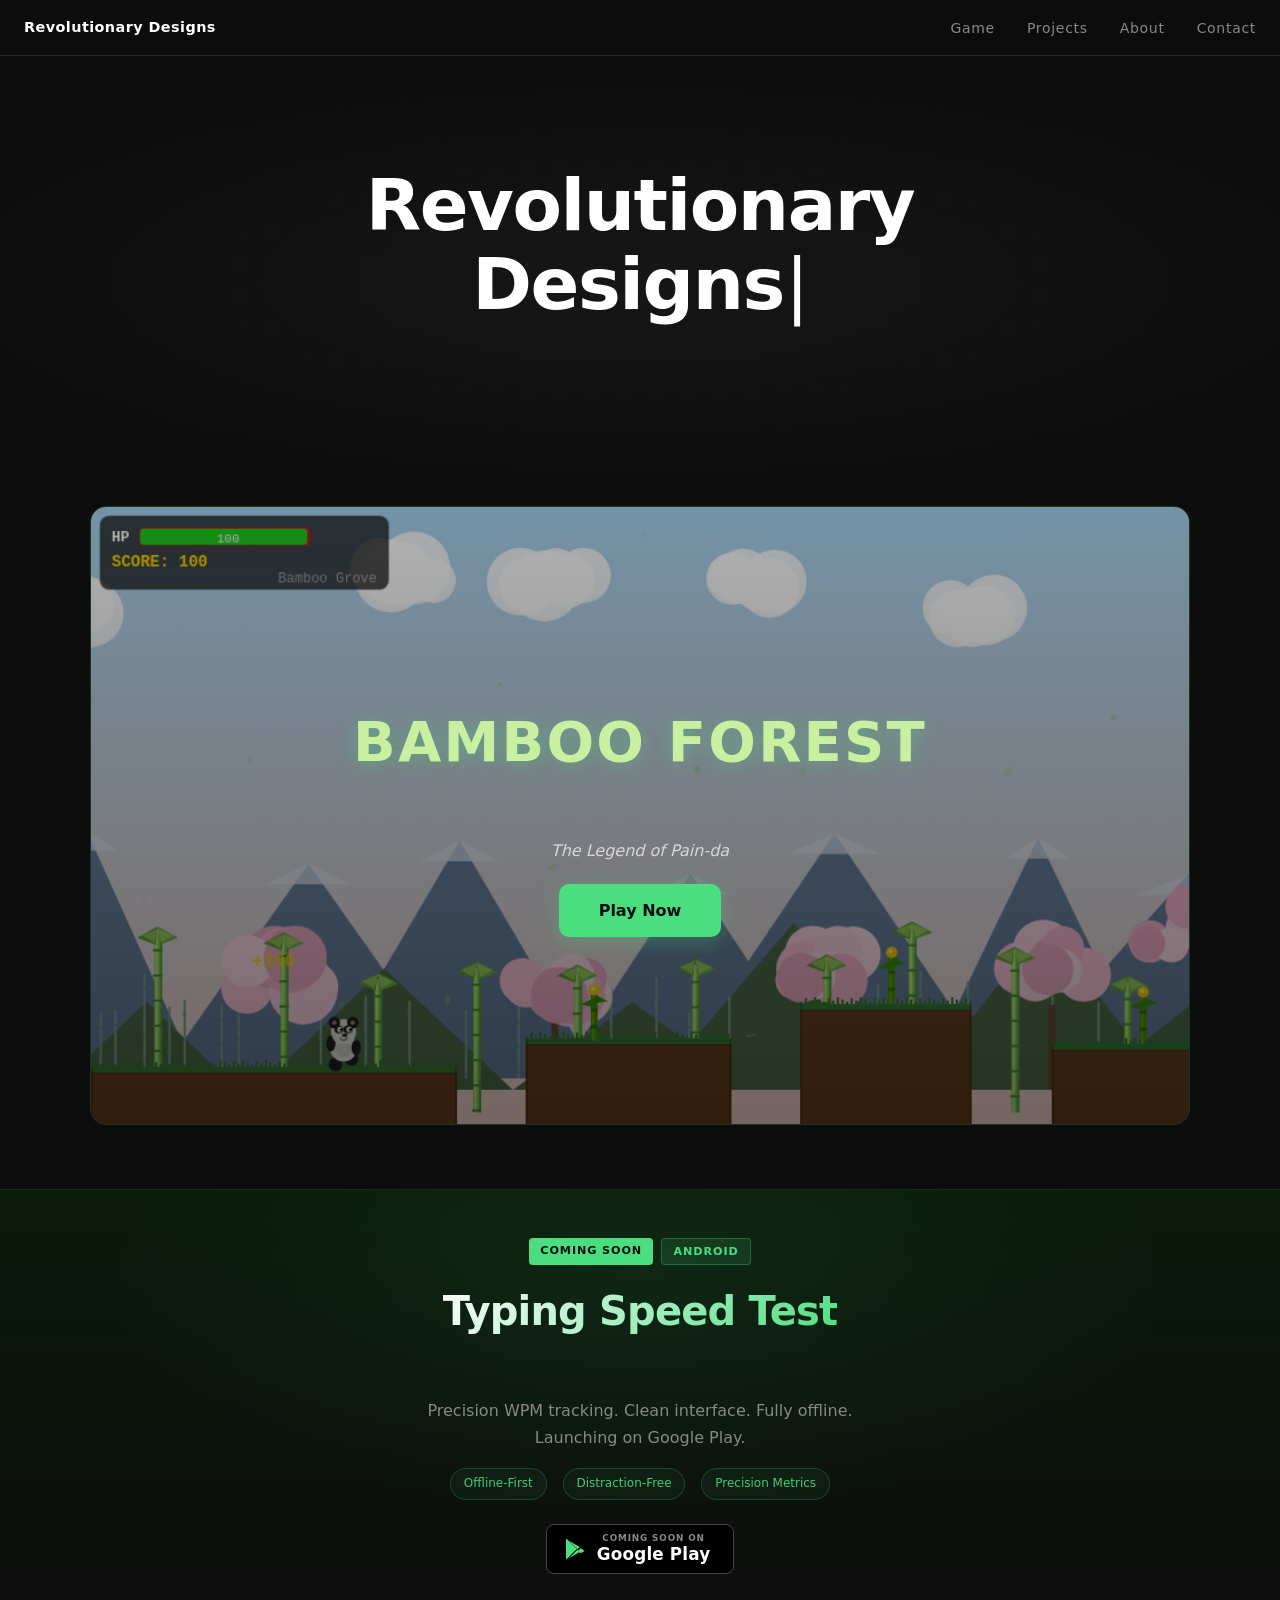
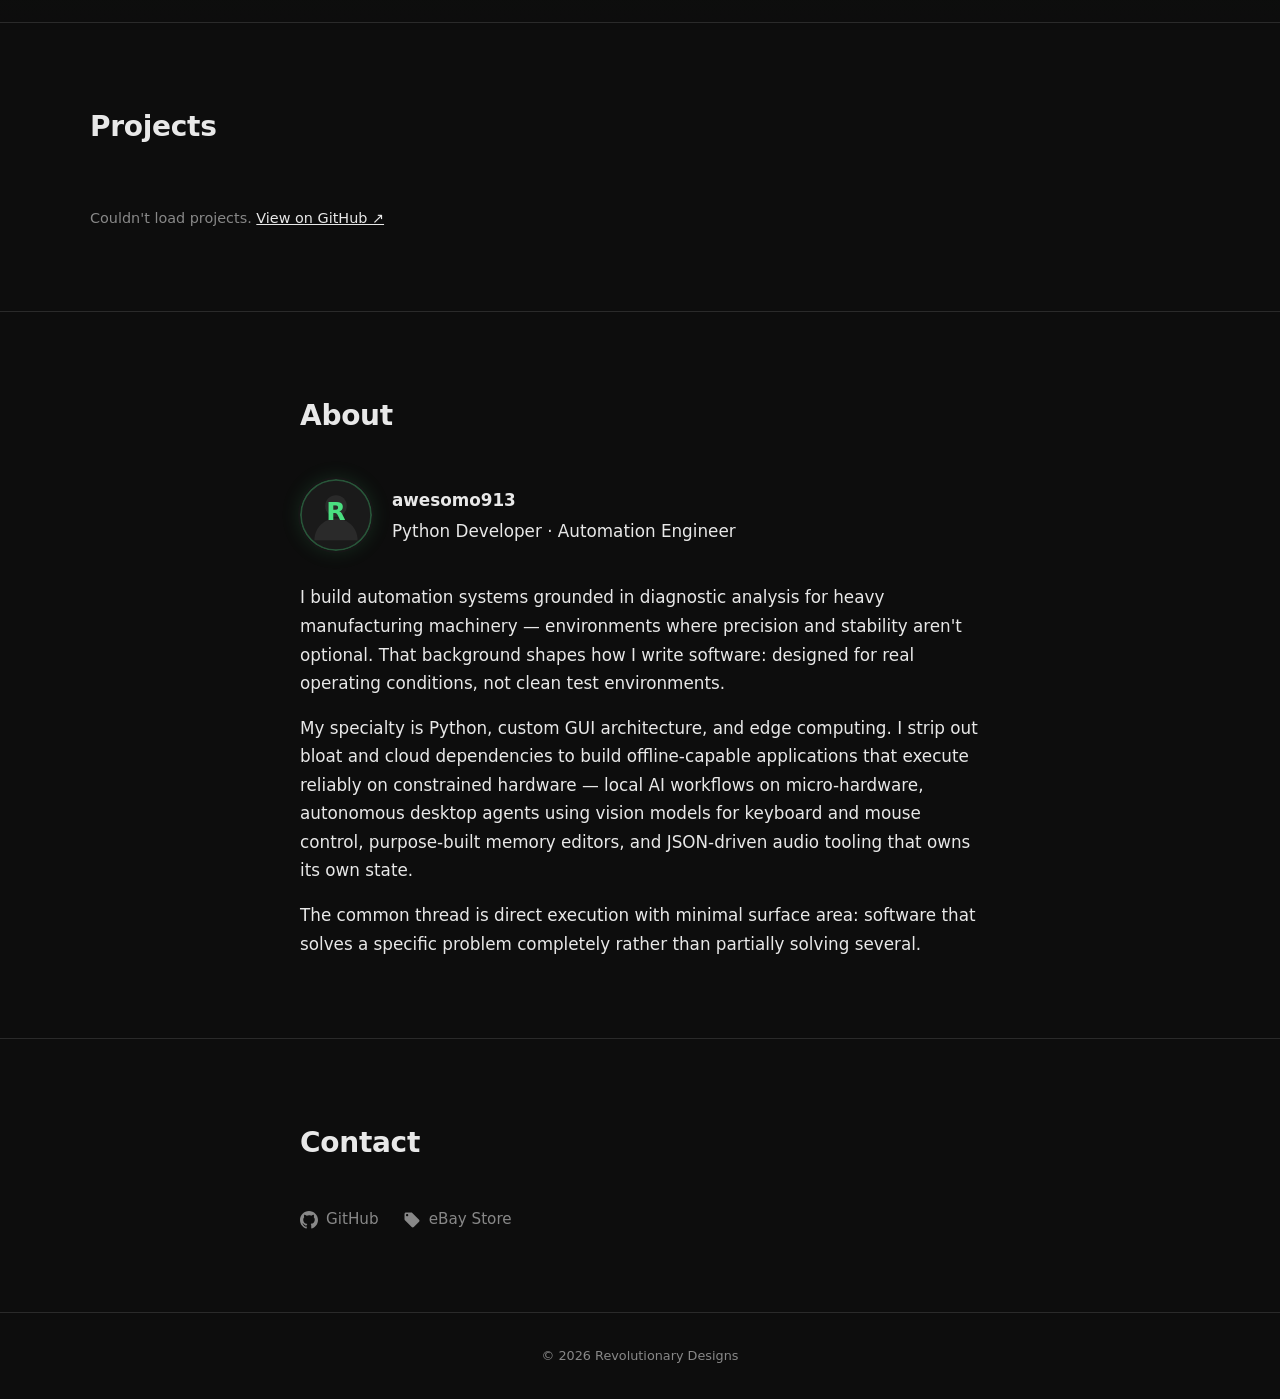
==== commit 780c93ce: "Faithful gameplay preview with biome cycling and game-accurate visuals Made-with: Cursor" ====
--- a/site/index.html
+++ b/site/index.html
@@ -189,431 +189,488 @@
       revealObserver.observe(el);
     });
 
-    /* ═══ Bamboo Forest — gameplay preview canvas ═══ */
+    /* ═══ Bamboo Forest — faithful gameplay preview ═══ */
     (function initGameplayPreview() {
       var fb = document.getElementById('bamboo-fallback');
       if (!fb) return;
-      var W = 640, H = 360;
+      var W = 960, H = 540, SCALE;
       var cvs = document.createElement('canvas');
       cvs.width = W; cvs.height = H;
       cvs.style.cssText = 'width:100%;height:100%;display:block;';
       fb.appendChild(cvs);
       var ctx = cvs.getContext('2d');
 
-      var cam = { x: 0 };
-      var GROUND = 290;
-      var t = 0;
-      var score = 0;
-      var combo = 0;
-      var comboTimer = 0;
-      var hp = 100;
-      var sparkles = [];
-      var dustPuffs = [];
-
-      /* ── Platforms (world coords) ── */
+      /* ── Biome definitions (matched from the real game) ── */
+      var biomes = [
+        { name:'Bamboo Grove', skyTop:[165,210,240], skyBot:[255,225,215],
+          platTop:'#378237', platBody:'#6e4321', mtnFar:[105,130,160], mtnFront:[80,110,75],
+          groundStrip:[30,85,28], leafCol:'#90d060' },
+        { name:'The Caldera', skyTop:[120,40,30], skyBot:[220,100,40],
+          platTop:'#503220', platBody:'#2d1916', mtnFar:[40,25,30], mtnFront:[30,20,25],
+          groundStrip:[180,60,20], leafCol:'#ff8030' },
+        { name:'The Arid Rift', skyTop:[255,180,100], skyBot:[255,230,160],
+          platTop:'#b89458', platBody:'#7a5030', mtnFar:[150,85,50], mtnFront:[194,160,100],
+          groundStrip:[200,170,110], leafCol:'#d4b060' },
+        { name:'Karst Caves', skyTop:[10,12,20], skyBot:[25,20,35],
+          platTop:'#3a3550', platBody:'#1e1a2a', mtnFar:[40,35,50], mtnFront:[30,28,40],
+          groundStrip:[20,18,30], leafCol:'#64dcff' },
+        { name:'Fungal Hollows', skyTop:[30,15,50], skyBot:[60,30,80],
+          platTop:'#6e3470', platBody:'#3a1a40', mtnFar:[120,50,130], mtnFront:[80,40,90],
+          groundStrip:[50,25,60], leafCol:'#dc82dc' },
+      ];
+      var biomeIdx = 0, biomeTimer = 0, BIOME_DUR = 480, FADE_DUR = 40;
+      var curBiome = biomes[0];
+
+      /* ── Seeded random for repeatable background ── */
+      function seededRand(seed) { var s = seed; return function() { s = (s * 16807 + 0) % 2147483647; return (s - 1) / 2147483646; }; }
+
+      /* ── Pre-generate backgrounds for each biome ── */
+      function genBg(b) {
+        var r = seededRand(42);
+        var clouds = [];
+        for (var i = 0; i < 5; i++) clouds.push({ x: r() * (W - 160) + 80, y: 40 + r() * 100, puffs: [] });
+        clouds.forEach(function(c) { for (var j = 0; j < 8; j++) c.puffs.push({ dx: (r() - 0.5) * 60, dy: (r() - 0.5) * 16, rad: 18 + r() * 14 }); });
+        var mtns = [];
+        r = seededRand(101);
+        for (var i = 0; i < 8; i++) mtns.push({ x: i * (W / 6) + (r() - 0.5) * 80, h: 120 + r() * 120, w: 180 + r() * 140 });
+        var hills = [];
+        r = seededRand(201);
+        for (var i = 0; i < 7; i++) hills.push({ x: i * (W / 5) + (r() - 0.5) * 60, h: 70 + r() * 80, w: 160 + r() * 120 });
+        var backBamboo = [];
+        r = seededRand(301);
+        for (var i = 0; i < 30; i++) backBamboo.push({ x: i * (W / 24) + (r() - 0.5) * 24, h: 55 + r() * 40 });
+        var cherries = [];
+        r = seededRand(401);
+        for (var i = 0; i < 5; i++) cherries.push({ x: i * (W / 4) + (r() - 0.5) * 70, h: 85 + r() * 30, canopy: 26 + r() * 10 });
+        var frontBamboo = [];
+        r = seededRand(501);
+        for (var i = 0; i < 12; i++) frontBamboo.push({ x: i * (W / 10) + (r() - 0.5) * 40, h: 110 + r() * 60 });
+        return { clouds: clouds, mtns: mtns, hills: hills, backBamboo: backBamboo, cherries: cherries, frontBamboo: frontBamboo };
+      }
+      var bgData = genBg(curBiome);
+
+      /* ── World ── */
+      var GROUND = H - 50, WORLD_W = 3600, cam = { x: 0 }, t = 0;
+      var score = 0, combo = 0, comboTimer = 0, hp = 100;
+      var sparkles = [], dustPuffs = [], floatTexts = [];
+
       var platforms = [
-        { x: 0, y: GROUND, w: 280, h: 70 },
-        { x: 320, y: GROUND - 20, w: 160, h: 90 },
-        { x: 540, y: GROUND - 55, w: 130, h: 125 },
-        { x: 720, y: GROUND - 30, w: 200, h: 100 },
-        { x: 980, y: GROUND, w: 300, h: 70 },
-        { x: 1340, y: GROUND - 40, w: 150, h: 110 },
-        { x: 1540, y: GROUND - 70, w: 120, h: 140 },
-        { x: 1720, y: GROUND, w: 260, h: 70 },
-        { x: 2040, y: GROUND - 25, w: 180, h: 95 },
-        { x: 2280, y: GROUND - 60, w: 140, h: 130 },
-        { x: 2480, y: GROUND, w: 320, h: 70 },
+        {x:0,y:GROUND,w:320,h:60},{x:380,y:GROUND-25,w:180,h:85},{x:620,y:GROUND-55,w:150,h:115},
+        {x:840,y:GROUND-20,w:220,h:80},{x:1140,y:GROUND,w:340,h:60},{x:1560,y:GROUND-45,w:160,h:105},
+        {x:1780,y:GROUND-75,w:130,h:135},{x:1980,y:GROUND,w:280,h:60},{x:2340,y:GROUND-30,w:200,h:90},
+        {x:2600,y:GROUND-65,w:150,h:125},{x:2820,y:GROUND,w:380,h:60},{x:3260,y:GROUND-40,w:180,h:100},
       ];
-      var WORLD_W = 2800;
-
-      /* ── Bamboo collectibles ── */
-      var bambooInit = [140, 380, 590, 800, 1050, 1400, 1590, 1820, 2100, 2350, 2560];
-      var bamboos = bambooInit.map(function(bx) {
-        var plat = null;
-        for (var i = 0; i < platforms.length; i++) {
-          if (bx >= platforms[i].x && bx <= platforms[i].x + platforms[i].w) { plat = platforms[i]; break; }
-        }
-        return { x: bx, y: plat ? plat.y - 34 : GROUND - 34, alive: true, bob: Math.random() * 6.28 };
-      });
-
-      /* ── Enemies ── */
+
+      function platYAt(bx) {
+        for (var i = 0; i < platforms.length; i++) { var p = platforms[i]; if (bx >= p.x && bx <= p.x + p.w) return p.y; }
+        return GROUND;
+      }
+
+      var bambooInit = [160,440,700,920,1200,1350,1620,1840,2050,2400,2670,2900,3100,3320];
+      var bamboos, enemies;
       var enemyInit = [
-        { x: 1020, dir: 1, type: 'slime', hp: 1 },
-        { x: 1760, dir: -1, type: 'patrol', hp: 1 },
-        { x: 2520, dir: 1, type: 'fly', hp: 1 },
+        {x:1180,dir:1,type:'slime'},{x:2020,dir:-1,type:'patrol'},{x:2860,dir:1,type:'fly'},{x:3300,dir:-1,type:'slime'}
       ];
-      var enemies = enemyInit.map(function(e) {
-        var plat = null;
-        for (var i = 0; i < platforms.length; i++) {
-          if (e.x >= platforms[i].x && e.x <= platforms[i].x + platforms[i].w) { plat = platforms[i]; break; }
-        }
-        return { x: e.x, baseX: e.x, y: plat ? plat.y - 20 : GROUND - 20, dir: e.dir, type: e.type, hp: e.hp, origX: e.x, frame: Math.random() * 6.28 };
-      });
-
-      /* ── Background layers ── */
-      var mountains = [];
-      for (var i = 0; i < 8; i++) mountains.push({ x: i * 200, h: 60 + Math.random() * 80, w: 140 + Math.random() * 80 });
-      var bgTrees = [];
-      for (var i = 0; i < 12; i++) bgTrees.push({ x: i * 120 + Math.random() * 40, h: 50 + Math.random() * 60, w: 20 + Math.random() * 15 });
-      var leaves = [];
-      for (var i = 0; i < 18; i++) leaves.push({ x: Math.random() * WORLD_W, y: Math.random() * 200, s: 2 + Math.random() * 3, a: 0.15 + Math.random() * 0.3, speed: 0.3 + Math.random() * 0.5, drift: Math.random() * 6.28 });
-
-      /* ── Panda (scripted auto-play) ── */
-      var panda = { x: 60, y: GROUND - 36, vy: 0, onGround: true, facing: 1, frame: 0, attacking: false, atkTimer: 0, jumpQueued: false };
-      var PANDA_SPEED = 2.2;
-      var GRAVITY_V = 0.55;
-      var JUMP_V = -10;
-
-      function resetDemo() {
-        cam.x = 0; panda.x = 60; panda.y = GROUND - 36; panda.vy = 0; panda.onGround = true;
-        panda.attacking = false; panda.atkTimer = 0; score = 0; combo = 0; comboTimer = 0; hp = 100;
-        sparkles = []; dustPuffs = [];
-        bamboos = bambooInit.map(function(bx) {
-          var plat = null;
-          for (var i = 0; i < platforms.length; i++) { if (bx >= platforms[i].x && bx <= platforms[i].x + platforms[i].w) { plat = platforms[i]; break; } }
-          return { x: bx, y: plat ? plat.y - 34 : GROUND - 34, alive: true, bob: Math.random() * 6.28 };
+
+      function resetAll() {
+        cam.x = 0; score = 0; combo = 0; comboTimer = 0; hp = 100;
+        sparkles = []; dustPuffs = []; floatTexts = [];
+        panda.x = 60; panda.y = GROUND - 22; panda.vy = 0; panda.onGround = true;
+        panda.attacking = false; panda.atkTimer = 0; panda.runFrame = 0;
+        bamboos = bambooInit.map(function(bx) { return {x:bx,y:platYAt(bx)-40,alive:true,bob:Math.random()*6.28}; });
+        enemies = enemyInit.map(function(e) { return {x:e.x,origX:e.x,y:platYAt(e.x)-16,dir:e.dir,type:e.type,hp:1,frame:Math.random()*6.28}; });
+      }
+
+      var panda = {x:60,y:GROUND-22,vy:0,onGround:true,facing:1,runFrame:0,attacking:false,atkTimer:0};
+      resetAll();
+
+      /* ── Drawing ── */
+      function lerpCol(a,b,t) { return [a[0]+(b[0]-a[0])*t|0, a[1]+(b[1]-a[1])*t|0, a[2]+(b[2]-a[2])*t|0]; }
+      function rgb(c) { return 'rgb('+c[0]+','+c[1]+','+c[2]+')'; }
+
+      function drawSky(b) {
+        var g = ctx.createLinearGradient(0,0,0,H);
+        g.addColorStop(0, rgb(b.skyTop)); g.addColorStop(1, rgb(b.skyBot));
+        ctx.fillStyle = g; ctx.fillRect(0,0,W,H);
+      }
+
+      function drawClouds(bg, b) {
+        if (b.name === 'Karst Caves') return;
+        var cloudCol = (b.name === 'The Caldera') ? 'rgba(100,50,40,0.6)' : (b.name === 'Fungal Hollows') ? 'rgba(80,40,90,0.4)' : 'rgba(255,255,255,0.85)';
+        bg.clouds.forEach(function(c) {
+          var cx = ((c.x - cam.x * 0.05) % (W + 200) + W + 200) % (W + 200) - 100;
+          ctx.fillStyle = cloudCol;
+          c.puffs.forEach(function(p) { ctx.beginPath(); ctx.arc(cx + p.dx, c.y + p.dy, p.rad, 0, 6.28); ctx.fill(); });
         });
-        enemies = enemyInit.map(function(e) {
-          var plat = null;
-          for (var i = 0; i < platforms.length; i++) { if (e.x >= platforms[i].x && e.x <= platforms[i].x + platforms[i].w) { plat = platforms[i]; break; } }
-          return { x: e.x, baseX: e.x, y: plat ? plat.y - 20 : GROUND - 20, dir: e.dir, type: e.type, hp: e.hp, origX: e.x, frame: Math.random() * 6.28 };
+      }
+
+      function drawMtns(bg, b) {
+        ctx.fillStyle = rgb(b.mtnFar);
+        bg.mtns.forEach(function(m) {
+          var mx = ((m.x - cam.x * 0.08) % (W + 300) + W + 300) % (W + 300) - 150;
+          ctx.beginPath(); ctx.moveTo(mx - m.w/2, H - 40); ctx.lineTo(mx, H - 40 - m.h); ctx.lineTo(mx + m.w/2, H - 40); ctx.fill();
+          if (b.name === 'Bamboo Grove' || b.name === 'The Arid Rift') {
+            ctx.fillStyle = 'rgba(230,238,248,0.7)';
+            var sw = m.w / 7;
+            ctx.beginPath(); ctx.moveTo(mx - sw, H - 40 - m.h + 18); ctx.lineTo(mx, H - 40 - m.h); ctx.lineTo(mx + sw, H - 40 - m.h + 18); ctx.fill();
+            ctx.fillStyle = rgb(b.mtnFar);
+          }
         });
-      }
-
-      /* ── Draw helpers ── */
-      function drawPanda(sx, sy) {
-        var s = 1, bobY = panda.onGround ? Math.sin(panda.frame * 8) * 1.5 : 0;
+        ctx.fillStyle = rgb(b.mtnFront);
+        bg.hills.forEach(function(h) {
+          var hx = ((h.x - cam.x * 0.15) % (W + 250) + W + 250) % (W + 250) - 125;
+          ctx.beginPath(); ctx.moveTo(hx - h.w/2, H - 30); ctx.lineTo(hx, H - 30 - h.h); ctx.lineTo(hx + h.w/2, H - 30); ctx.fill();
+        });
+      }
+
+      function drawBackBamboo(bg, b) {
+        if (b.name !== 'Bamboo Grove') return;
+        bg.backBamboo.forEach(function(s) {
+          var sx = ((s.x - cam.x * 0.2) % (W + 60) + W + 60) % (W + 60) - 30;
+          ctx.fillStyle = '#82aa9b'; ctx.fillRect(sx - 1, H - 40 - s.h, 2, s.h);
+          ctx.fillStyle = '#5f877e';
+          for (var jy = H - 40 - s.h + 12; jy < H - 40; jy += 22) ctx.fillRect(sx - 2, jy, 4, 1);
+        });
+      }
+
+      function drawCherryTrees(bg, b) {
+        if (b.name !== 'Bamboo Grove') return;
+        bg.cherries.forEach(function(tr) {
+          var tx = ((tr.x - cam.x * 0.3) % (W + 200) + W + 200) % (W + 200) - 100;
+          ctx.fillStyle = '#6e4b37';
+          ctx.fillRect(tx - 3, H - 30 - tr.h * 0.67, 6, tr.h * 0.67);
+          var pinks = ['#ffc8dc','#ffd7e6','#fab9d2','#ffe1eb','#f0afc8'];
+          var cw = tr.canopy, cy = H - 30 - tr.h;
+          var pr = seededRand(tr.x * 7 | 0);
+          for (var j = 0; j < 10; j++) {
+            var ox = (pr() - 0.5) * cw * 2, oy = (pr() - 0.5) * cw;
+            ctx.fillStyle = pinks[j % 5]; ctx.beginPath(); ctx.arc(tx + ox, cy + oy, cw * (0.55 + pr() * 0.35), 0, 6.28); ctx.fill();
+          }
+        });
+      }
+
+      function drawFrontBamboo(bg, b) {
+        if (b.name !== 'Bamboo Grove') return;
+        bg.frontBamboo.forEach(function(s) {
+          var sx = ((s.x - cam.x * 0.4) % (W + 80) + W + 80) % (W + 80) - 40;
+          var by = H - 10 - s.h;
+          ctx.fillStyle = '#5aa541'; ctx.fillRect(sx + 1, by, 3, s.h);
+          ctx.fillStyle = '#8cd25f'; ctx.fillRect(sx - 3, by, 5, s.h);
+          ctx.fillStyle = '#c3f082'; ctx.fillRect(sx - 2, by, 2, s.h);
+          ctx.fillStyle = '#4b9137';
+          for (var jy = by + 14; jy < H - 10; jy += 22) ctx.fillRect(sx - 4, jy, 8, 2);
+          ctx.fillStyle = '#6eb94b';
+          ctx.beginPath(); ctx.moveTo(sx, by - 6); ctx.lineTo(sx + 18, by + 4); ctx.lineTo(sx + 2, by + 10); ctx.fill();
+          ctx.fillStyle = '#a0d264';
+          ctx.beginPath(); ctx.moveTo(sx, by - 4); ctx.lineTo(sx + 14, by + 2); ctx.lineTo(sx + 3, by + 8); ctx.fill();
+          ctx.fillStyle = '#64a041';
+          ctx.beginPath(); ctx.moveTo(sx, by - 6); ctx.lineTo(sx - 18, by + 4); ctx.lineTo(sx - 2, by + 10); ctx.fill();
+          ctx.fillStyle = '#96cd5a';
+          ctx.beginPath(); ctx.moveTo(sx, by - 4); ctx.lineTo(sx - 14, by + 2); ctx.lineTo(sx - 3, by + 8); ctx.fill();
+        });
+      }
+
+      function drawSpecialBg(b) {
+        if (b.name === 'Karst Caves') {
+          var pr = seededRand(77);
+          ctx.fillStyle = '#282350';
+          for (var i = 0; i < 15; i++) {
+            var sx = ((pr() * W - cam.x * 0.1) % W + W) % W, sh = 40 + pr() * 60, sw = 15 + pr() * 15;
+            ctx.beginPath(); ctx.moveTo(sx - sw/2, 0); ctx.lineTo(sx + sw/2, 0); ctx.lineTo(sx, sh); ctx.fill();
+          }
+          var cols = ['#64dcff','#c8ffb4','#ffc878'];
+          for (var i = 0; i < 80; i++) { ctx.fillStyle = cols[i % 3]; ctx.fillRect((pr() * W)|0, (50 + pr() * (H - 100))|0, 1, 1); }
+        }
+        if (b.name === 'Fungal Hollows') {
+          var pr = seededRand(142);
+          for (var i = 0; i < 6; i++) {
+            var cx = ((i * W/5 + (pr()-0.5)*60 - cam.x*0.12) % (W+200) + W+200) % (W+200) - 100;
+            var sh = 140 + pr() * 80, cr = 60 + pr() * 40, by = H - 10;
+            ctx.fillStyle = '#786e8c'; ctx.fillRect(cx - 8, by - sh, 16, sh);
+            ctx.fillStyle = '#783282'; ctx.beginPath(); ctx.moveTo(cx - cr, by - sh); ctx.lineTo(cx, by - sh - cr/2); ctx.lineTo(cx + cr, by - sh); ctx.fill();
+            ctx.fillStyle = '#c864dc'; ctx.beginPath(); ctx.ellipse(cx, by - sh - cr/4, cr/2, cr/5, 0, 0, 6.28); ctx.fill();
+            ctx.fillStyle = '#fff096';
+            for (var j = 0; j < 3; j++) { ctx.beginPath(); ctx.arc(cx + (pr()-0.5)*cr, by-sh-(pr()*cr/3|0), 4, 0, 6.28); ctx.fill(); }
+          }
+        }
+        if (b.name === 'The Caldera') {
+          for (var y = H - 15; y < H; y++) {
+            var tt = (y - (H-15))/15;
+            ctx.fillStyle = 'rgb('+(180+60*tt|0)+','+(60+40*tt|0)+','+(20+10*tt|0)+')';
+            ctx.fillRect(0,y,W,1);
+          }
+        }
+      }
+
+      function drawPlatform(p, b) {
+        var px = p.x - cam.x;
+        if (px > W + 20 || px + p.w < -20) return;
+        ctx.fillStyle = b.platBody;
+        ctx.fillRect(px, p.y, p.w, p.h);
+        for (var gy = 6; gy < p.h; gy += 4) {
+          ctx.fillStyle = 'rgba(0,0,0,0.08)';
+          ctx.fillRect(px, p.y + gy, p.w, 1);
+        }
+        ctx.fillStyle = b.platTop;
+        ctx.fillRect(px, p.y, p.w, 5);
+        ctx.fillStyle = 'rgba(0,0,0,0.15)';
+        ctx.fillRect(px, p.y + 5, p.w, 1);
+        for (var g = 0; g < p.w; g += 4) {
+          var bh = 2 + (g * 7 % 5);
+          ctx.fillStyle = b.platTop;
+          ctx.fillRect(px + g, p.y - bh, 2, bh + 2);
+        }
+        ctx.fillStyle = 'rgba(0,0,0,0.2)';
+        ctx.fillRect(px, p.y, 2, p.h);
+        ctx.fillRect(px + p.w - 2, p.y, 2, p.h);
+      }
+
+      function drawBamboo(b) {
+        if (!b.alive) return;
+        var bx = b.x - cam.x;
+        if (bx < -20 || bx > W + 20) return;
+        var by = b.y + Math.sin(t * 0.04 + b.bob) * 2;
+        ctx.fillStyle = '#4c9900'; ctx.fillRect(bx - 3, by, 6, 40);
+        ctx.fillStyle = '#5ab414'; ctx.fillRect(bx - 2, by, 2, 40);
+        ctx.fillStyle = '#327800';
+        ctx.fillRect(bx - 3, by + 12, 6, 3); ctx.fillRect(bx - 3, by + 27, 6, 3);
+        ctx.fillStyle = '#329600';
+        ctx.beginPath(); ctx.moveTo(bx, by); ctx.lineTo(bx + 12, by + 6); ctx.lineTo(bx, by + 8); ctx.fill();
+        ctx.beginPath(); ctx.moveTo(bx, by + 3); ctx.lineTo(bx - 12, by + 9); ctx.lineTo(bx, by + 11); ctx.fill();
+        ctx.fillStyle = '#ffd700'; ctx.beginPath(); ctx.arc(bx, by - 4, 5, 0, 6.28); ctx.fill();
+        ctx.fillStyle = '#fff5aa'; ctx.beginPath(); ctx.arc(bx - 1, by - 5, 2, 0, 6.28); ctx.fill();
+      }
+
+      function drawPandaSprite(sx, sy) {
+        var bobY = panda.onGround ? Math.sin(panda.runFrame * 8) * 2 : 0;
         var py = sy + bobY;
-        ctx.save();
-        ctx.translate(sx, py);
-        if (panda.facing < 0) { ctx.scale(-1, 1); }
+        ctx.save(); ctx.translate(sx, py);
+        if (panda.facing < 0) ctx.scale(-1, 1);
+        var legOff = panda.onGround ? Math.sin(panda.runFrame * 10) * 4 : -3;
         ctx.fillStyle = '#1e1e1e';
-        ctx.beginPath(); ctx.arc(-8, 12, 7, 0, 6.28); ctx.fill();
-        ctx.beginPath(); ctx.arc(8, 12, 7, 0, 6.28); ctx.fill();
+        ctx.beginPath(); ctx.arc(-7, 16 + legOff, 6, 0, 6.28); ctx.fill();
+        ctx.beginPath(); ctx.arc(7, 16 - legOff, 6, 0, 6.28); ctx.fill();
         ctx.fillStyle = '#f0f0eb';
-        ctx.beginPath(); ctx.ellipse(0, 4, 14, 13, 0, 0, 6.28); ctx.fill();
+        ctx.beginPath(); ctx.ellipse(0, 4, 12, 12, 0, 0, 6.28); ctx.fill();
         ctx.fillStyle = '#dcdcd7';
-        ctx.beginPath(); ctx.ellipse(0, 5, 8, 8, 0, 0, 6.28); ctx.fill();
+        ctx.beginPath(); ctx.ellipse(0, 5, 7, 7, 0, 0, 6.28); ctx.fill();
         ctx.fillStyle = '#1e1e1e';
-        ctx.fillRect(-13, -2, 7, 14);
-        ctx.fillRect(6, -2, 7, 14);
+        var armOff = panda.onGround ? Math.sin(panda.runFrame * 10) * 3 : 0;
+        ctx.beginPath(); ctx.ellipse(-11, 2 - armOff, 4, 7, 0, 0, 6.28); ctx.fill();
+        ctx.beginPath(); ctx.ellipse(11, 2 + armOff, 4, 7, 0, 0, 6.28); ctx.fill();
         ctx.fillStyle = '#f0f0eb';
-        ctx.beginPath(); ctx.arc(0, -10, 12, 0, 6.28); ctx.fill();
+        ctx.beginPath(); ctx.arc(0, -10, 11, 0, 6.28); ctx.fill();
         ctx.fillStyle = '#1e1e1e';
-        ctx.beginPath(); ctx.arc(-10, -18, 5, 0, 6.28); ctx.fill();
-        ctx.beginPath(); ctx.arc(10, -18, 5, 0, 6.28); ctx.fill();
+        ctx.beginPath(); ctx.arc(-8, -18, 5, 0, 6.28); ctx.fill();
+        ctx.beginPath(); ctx.arc(8, -18, 5, 0, 6.28); ctx.fill();
         ctx.fillStyle = '#b48282';
-        ctx.beginPath(); ctx.arc(-10, -18, 2, 0, 6.28); ctx.fill();
-        ctx.beginPath(); ctx.arc(10, -18, 2, 0, 6.28); ctx.fill();
+        ctx.beginPath(); ctx.arc(-8, -18, 2, 0, 6.28); ctx.fill();
+        ctx.beginPath(); ctx.arc(8, -18, 2, 0, 6.28); ctx.fill();
         ctx.fillStyle = '#1e1e1e';
-        ctx.beginPath(); ctx.ellipse(-5, -12, 5, 4, 0, 0, 6.28); ctx.fill();
-        ctx.beginPath(); ctx.ellipse(5, -12, 5, 4, 0, 0, 6.28); ctx.fill();
+        ctx.beginPath(); ctx.ellipse(-4, -12, 4, 3.5, 0, 0, 6.28); ctx.fill();
+        ctx.beginPath(); ctx.ellipse(4, -12, 4, 3.5, 0, 0, 6.28); ctx.fill();
         ctx.fillStyle = '#fff';
-        ctx.beginPath(); ctx.arc(-4, -12, 3, 0, 6.28); ctx.fill();
-        ctx.beginPath(); ctx.arc(6, -12, 3, 0, 6.28); ctx.fill();
+        ctx.beginPath(); ctx.arc(-3, -12, 2.5, 0, 6.28); ctx.fill();
+        ctx.beginPath(); ctx.arc(5, -12, 2.5, 0, 6.28); ctx.fill();
         ctx.fillStyle = '#000';
-        ctx.beginPath(); ctx.arc(-3, -12, 2, 0, 6.28); ctx.fill();
-        ctx.beginPath(); ctx.arc(7, -12, 2, 0, 6.28); ctx.fill();
+        ctx.beginPath(); ctx.arc(-2, -12, 1.5, 0, 6.28); ctx.fill();
+        ctx.beginPath(); ctx.arc(6, -12, 1.5, 0, 6.28); ctx.fill();
         ctx.fillStyle = '#fff';
-        ctx.beginPath(); ctx.arc(-4, -13, 1, 0, 6.28); ctx.fill();
-        ctx.beginPath(); ctx.arc(6, -13, 1, 0, 6.28); ctx.fill();
+        ctx.beginPath(); ctx.arc(-3, -13, 0.8, 0, 6.28); ctx.fill();
+        ctx.beginPath(); ctx.arc(5, -13, 0.8, 0, 6.28); ctx.fill();
         ctx.fillStyle = '#3c2828';
-        ctx.beginPath(); ctx.ellipse(1, -7, 3, 2, 0, 0, 6.28); ctx.fill();
+        ctx.beginPath(); ctx.ellipse(1, -7, 2.5, 1.5, 0, 0, 6.28); ctx.fill();
+        ctx.strokeStyle = '#1e1e1e'; ctx.lineWidth = 0.8;
+        ctx.beginPath(); ctx.arc(0, -5.5, 3, 0.1, 3.04); ctx.stroke();
         if (panda.attacking) {
-          ctx.fillStyle = 'rgba(255,200,80,0.7)';
-          ctx.beginPath(); ctx.arc(18, -2, 10, 0, 6.28); ctx.fill();
+          ctx.fillStyle = 'rgba(255,200,80,0.65)'; ctx.beginPath(); ctx.arc(16, 0, 12, 0, 6.28); ctx.fill();
           ctx.strokeStyle = 'rgba(255,255,180,0.8)'; ctx.lineWidth = 2;
-          ctx.beginPath(); ctx.arc(18, -2, 13, -0.5, 1); ctx.stroke();
+          ctx.beginPath(); ctx.arc(16, 0, 15, -0.6, 0.8); ctx.stroke();
         }
         ctx.restore();
       }
 
-      function drawBambooStalk(sx, sy) {
-        ctx.fillStyle = '#4c9900';
-        ctx.fillRect(sx - 4, sy, 8, 32);
-        ctx.fillStyle = '#327800';
-        ctx.fillRect(sx - 4, sy + 10, 8, 3);
-        ctx.fillRect(sx - 4, sy + 22, 8, 3);
-        ctx.fillStyle = '#4c9900';
-        ctx.beginPath(); ctx.ellipse(sx + 10, sy + 6, 10, 4, 0.4, 0, 6.28); ctx.fill();
-        ctx.beginPath(); ctx.ellipse(sx - 10, sy + 18, 10, 4, -0.4, 0, 6.28); ctx.fill();
-        ctx.fillStyle = 'rgba(255,215,0,0.9)';
-        ctx.beginPath(); ctx.arc(sx, sy - 4, 5, 0, 6.28); ctx.fill();
-        ctx.fillStyle = 'rgba(255,245,150,0.8)';
-        ctx.beginPath(); ctx.arc(sx - 1, sy - 5, 2, 0, 6.28); ctx.fill();
-      }
-
-      function drawEnemy(e, sx) {
-        var sy = e.y - cam.y;
+      function drawEnemySprite(e) {
+        var ex = e.x - cam.x, ey = e.y;
+        if (ex < -30 || ex > W + 30 || e.hp <= 0) return;
         if (e.type === 'slime') {
-          var squash = 1 + Math.sin(e.frame * 4) * 0.15;
-          ctx.save(); ctx.translate(sx, sy);
-          ctx.scale(1 / squash, squash);
+          var sq = 1 + Math.sin(e.frame * 4) * 0.12;
+          ctx.save(); ctx.translate(ex, ey); ctx.scale(1/sq, sq);
           ctx.fillStyle = '#50c028'; ctx.beginPath(); ctx.ellipse(0, 0, 14, 12, 0, 0, 6.28); ctx.fill();
           ctx.fillStyle = '#78e050'; ctx.beginPath(); ctx.ellipse(0, -3, 9, 6, 0, 0, 6.28); ctx.fill();
           ctx.fillStyle = '#fff';
-          ctx.beginPath(); ctx.arc(-4, -4, 4, 0, 6.28); ctx.fill();
-          ctx.beginPath(); ctx.arc(4, -4, 4, 0, 6.28); ctx.fill();
+          ctx.beginPath(); ctx.arc(-4, -4, 3.5, 0, 6.28); ctx.fill();
+          ctx.beginPath(); ctx.arc(4, -4, 3.5, 0, 6.28); ctx.fill();
           ctx.fillStyle = '#222';
           ctx.beginPath(); ctx.arc(-3, -3, 2, 0, 6.28); ctx.fill();
           ctx.beginPath(); ctx.arc(5, -3, 2, 0, 6.28); ctx.fill();
           ctx.restore();
         } else if (e.type === 'fly') {
-          var fy = sy + Math.sin(e.frame * 3) * 20 - 30;
-          ctx.fillStyle = '#c06060';
-          ctx.beginPath(); ctx.ellipse(sx, fy, 12, 10, 0, 0, 6.28); ctx.fill();
-          ctx.fillStyle = 'rgba(200,180,180,0.5)';
-          ctx.beginPath(); ctx.ellipse(sx - 10, fy - 8, 8, 4, -0.3, 0, 6.28); ctx.fill();
-          ctx.beginPath(); ctx.ellipse(sx + 10, fy - 8, 8, 4, 0.3, 0, 6.28); ctx.fill();
+          var fy = ey + Math.sin(e.frame * 3) * 18 - 28;
+          ctx.fillStyle = '#c06060'; ctx.beginPath(); ctx.ellipse(ex, fy, 12, 10, 0, 0, 6.28); ctx.fill();
+          ctx.fillStyle = 'rgba(200,180,180,0.45)';
+          var wFlap = Math.sin(e.frame * 12) * 3;
+          ctx.beginPath(); ctx.ellipse(ex - 12, fy - 8 + wFlap, 9, 4, -0.3, 0, 6.28); ctx.fill();
+          ctx.beginPath(); ctx.ellipse(ex + 12, fy - 8 - wFlap, 9, 4, 0.3, 0, 6.28); ctx.fill();
           ctx.fillStyle = '#ff4444';
-          ctx.beginPath(); ctx.arc(sx - 3, fy - 3, 2, 0, 6.28); ctx.fill();
-          ctx.beginPath(); ctx.arc(sx + 3, fy - 3, 2, 0, 6.28); ctx.fill();
+          ctx.beginPath(); ctx.arc(ex - 3, fy - 3, 2, 0, 6.28); ctx.fill();
+          ctx.beginPath(); ctx.arc(ex + 3, fy - 3, 2, 0, 6.28); ctx.fill();
         } else {
           ctx.fillStyle = '#a04040';
-          ctx.fillRect(sx - 10, sy - 20, 20, 20);
-          ctx.fillStyle = '#c06060';
-          ctx.fillRect(sx - 8, sy - 18, 16, 14);
+          var bx = ex - 10, by = ey - 22;
+          ctx.fillRect(bx, by, 20, 22);
+          ctx.fillStyle = '#c06060'; ctx.fillRect(bx + 2, by + 2, 16, 14);
           ctx.fillStyle = '#fff';
-          ctx.beginPath(); ctx.arc(sx - 3, sy - 14, 2, 0, 6.28); ctx.fill();
-          ctx.beginPath(); ctx.arc(sx + 3, sy - 14, 2, 0, 6.28); ctx.fill();
-        }
-      }
-
-      function drawHUD() {
+          ctx.beginPath(); ctx.arc(ex - 3, by + 8, 2, 0, 6.28); ctx.fill();
+          ctx.beginPath(); ctx.arc(ex + 3, by + 8, 2, 0, 6.28); ctx.fill();
+          ctx.fillStyle = '#1e1e1e';
+          ctx.beginPath(); ctx.arc(ex - 2, by + 8, 1, 0, 6.28); ctx.fill();
+          ctx.beginPath(); ctx.arc(ex + 4, by + 8, 1, 0, 6.28); ctx.fill();
+        }
+      }
+
+      function drawHUD(b) {
         ctx.fillStyle = 'rgba(20,20,20,0.75)';
-        ctx.fillRect(0, 0, W, 28);
+        var rr = 8; ctx.beginPath();
+        ctx.moveTo(8+rr, 8); ctx.lineTo(260-rr, 8); ctx.arcTo(260, 8, 260, 8+rr, rr);
+        ctx.lineTo(260, 72-rr); ctx.arcTo(260, 72, 260-rr, 72, rr);
+        ctx.lineTo(8+rr, 72); ctx.arcTo(8, 72, 8, 72-rr, rr);
+        ctx.lineTo(8, 8+rr); ctx.arcTo(8, 8, 8+rr, 8, rr); ctx.fill();
+        ctx.strokeStyle = 'rgba(60,60,60,0.4)'; ctx.lineWidth = 1.5; ctx.stroke();
+        ctx.fillStyle = '#fff'; ctx.font = 'bold 13px Consolas, monospace'; ctx.textAlign = 'left';
+        ctx.fillText('HP', 18, 30);
         ctx.fillStyle = '#b41e1e';
-        ctx.fillRect(8, 7, 104, 14);
-        ctx.fillStyle = '#1ece1e';
-        ctx.fillRect(10, 9, Math.max(0, hp), 10);
-        ctx.fillStyle = '#fff'; ctx.font = 'bold 11px system-ui';
-        ctx.fillText('HP', 14, 18);
-        ctx.fillStyle = '#ffd700'; ctx.font = 'bold 12px system-ui';
-        ctx.textAlign = 'right';
-        ctx.fillText('SCORE: ' + score, W - 10, 18);
-        ctx.textAlign = 'left';
-        if (combo > 1) {
-          ctx.fillStyle = '#ff6'; ctx.font = 'bold 11px system-ui';
-          ctx.fillText(combo + 'x COMBO!', 130, 18);
-        }
-        ctx.fillStyle = 'rgba(255,255,255,0.4)'; ctx.font = '10px system-ui';
-        ctx.fillText('Bamboo Grove', 130, combo > 1 ? 10 : 18);
-      }
-
-      /* ── Main loop ── */
+        ctx.beginPath(); ctx.roundRect(42, 18, 150, 16, 4); ctx.fill();
+        var hw = Math.max(0, hp * 1.46);
+        if (hw > 0) { ctx.fillStyle = '#1ece1e'; ctx.beginPath(); ctx.roundRect(43, 19, hw, 14, 3); ctx.fill(); }
+        ctx.fillStyle = '#fff'; ctx.font = '11px Consolas, monospace';
+        ctx.fillText(hp + '', 110, 31);
+        ctx.fillStyle = '#ffd700'; ctx.font = 'bold 14px Consolas, monospace';
+        ctx.fillText('SCORE: ' + score, 18, 52);
+        if (combo > 1) { ctx.fillStyle = '#ffee44'; ctx.font = 'bold 12px Consolas, monospace'; ctx.fillText(combo + 'x COMBO!', 18, 66); }
+        ctx.fillStyle = 'rgba(255,255,255,0.5)'; ctx.font = '12px Consolas, monospace';
+        ctx.textAlign = 'right'; ctx.fillText(b.name, 250, 66); ctx.textAlign = 'left';
+      }
+
+      function drawLeaves(b) {
+        for (var i = 0; i < 18; i++) {
+          var seed = i * 31 + 7;
+          var lx = ((seed * 97 + t * (0.3 + (i % 5) * 0.1)) % (W + 60)) - 30;
+          var ly = (seed * 53 + Math.sin(t * 0.015 + i) * 40) % (H - 80) + 20;
+          ctx.globalAlpha = 0.15 + (i % 4) * 0.08;
+          ctx.fillStyle = b.leafCol;
+          ctx.beginPath(); ctx.ellipse(lx, ly, 3 + i % 3, 1.5 + (i % 2), t * 0.015 + i, 0, 6.28); ctx.fill();
+        }
+        ctx.globalAlpha = 1;
+      }
+
+      /* ── Update ── */
       function update() {
         t++;
-        panda.frame += 0.05;
-
-        /* Auto-pilot: run right, jump at gaps, attack near enemies */
-        panda.x += PANDA_SPEED;
-        panda.facing = 1;
-
-        /* Jump logic — look ahead for gap or higher platform */
-        var aheadX = panda.x + 40;
-        var onPlat = false;
-        var nextPlat = null;
+        biomeTimer++;
+        if (biomeTimer >= BIOME_DUR) { biomeTimer = 0; biomeIdx = (biomeIdx + 1) % biomes.length; curBiome = biomes[biomeIdx]; }
+
+        panda.runFrame += 0.06;
+        panda.x += 2.4; panda.facing = 1;
+
+        var onPlat = false, nextPlat = null;
         for (var i = 0; i < platforms.length; i++) {
           var p = platforms[i];
-          if (panda.x >= p.x - 4 && panda.x <= p.x + p.w + 4 && Math.abs((panda.y + 36) - p.y) < 6) onPlat = true;
-          if (p.x > panda.x && p.x < panda.x + 160 && !nextPlat) nextPlat = p;
-        }
-        var overGap = !onPlat && panda.onGround;
-        var needJumpUp = nextPlat && nextPlat.y < panda.y + 36 - 10 && nextPlat.x - panda.x < 80;
-        if ((overGap || needJumpUp) && panda.onGround) {
-          panda.vy = JUMP_V;
-          panda.onGround = false;
-          for (var d = 0; d < 4; d++) dustPuffs.push({ x: panda.x, y: panda.y + 18, vx: (Math.random() - 0.5) * 3, vy: -Math.random() * 2, life: 15 });
-        }
-
-        /* Gravity */
-        if (!panda.onGround) panda.vy += GRAVITY_V;
+          if (panda.x >= p.x - 4 && panda.x <= p.x + p.w + 4 && Math.abs((panda.y + 22) - p.y) < 8) onPlat = true;
+          if (p.x > panda.x && p.x < panda.x + 180 && !nextPlat) nextPlat = p;
+        }
+        var needJump = (!onPlat && panda.onGround) || (nextPlat && nextPlat.y < panda.y + 22 - 12 && nextPlat.x - panda.x < 90);
+        if (needJump && panda.onGround) {
+          panda.vy = -11; panda.onGround = false;
+          for (var d = 0; d < 5; d++) dustPuffs.push({x:panda.x,y:panda.y+20,vx:(Math.random()-0.5)*3,vy:-Math.random()*2.5,life:18});
+        }
+        if (!panda.onGround) panda.vy += 0.5;
         panda.y += panda.vy;
-
-        /* Platform collision */
         panda.onGround = false;
         for (var i = 0; i < platforms.length; i++) {
           var p = platforms[i];
-          if (panda.x > p.x - 10 && panda.x < p.x + p.w + 10 && panda.y + 20 >= p.y - 4 && panda.y + 20 <= p.y + 8 && panda.vy >= 0) {
-            panda.y = p.y - 20;
-            panda.vy = 0;
-            panda.onGround = true;
+          if (panda.x > p.x - 10 && panda.x < p.x + p.w + 10 && panda.y + 22 >= p.y - 5 && panda.y + 22 <= p.y + 10 && panda.vy >= 0) {
+            panda.y = p.y - 22; panda.vy = 0; panda.onGround = true;
           }
         }
 
-        /* Collect bamboo */
         for (var i = 0; i < bamboos.length; i++) {
           var b = bamboos[i];
           if (!b.alive) continue;
-          if (Math.abs(panda.x - b.x) < 24 && Math.abs(panda.y - b.y) < 30) {
-            b.alive = false;
-            score += 100 * Math.max(1, combo);
-            combo++; comboTimer = 120;
-            for (var s = 0; s < 6; s++) sparkles.push({ x: b.x, y: b.y - 10, vx: (Math.random() - 0.5) * 4, vy: -Math.random() * 3 - 1, life: 20 + Math.random() * 15, color: Math.random() > 0.5 ? '#ffd700' : '#4c9900' });
+          if (Math.abs(panda.x - b.x) < 22 && Math.abs(panda.y - b.y) < 36) {
+            b.alive = false; score += 100 * Math.max(1, combo); combo++; comboTimer = 140;
+            floatTexts.push({x:b.x,y:b.y-20,text:'+' + (100*Math.max(1,combo)),life:60,color:'#ffd700'});
+            for (var s = 0; s < 6; s++) sparkles.push({x:b.x,y:b.y-8,vx:(Math.random()-0.5)*4,vy:-Math.random()*3.5,life:22+Math.random()*12,color:Math.random()>0.5?'#ffd700':'#4c9900'});
           }
         }
         if (comboTimer > 0) comboTimer--; else combo = 0;
 
-        /* Enemy AI + attack logic */
         for (var i = 0; i < enemies.length; i++) {
-          var e = enemies[i];
-          if (e.hp <= 0) continue;
-          e.frame += 0.05;
-          if (e.type === 'slime') {
-            e.x += e.dir * 0.7;
-            if (Math.abs(e.x - e.origX) > 60) e.dir *= -1;
-          } else if (e.type === 'fly') {
-            e.x += e.dir * 0.5;
-            if (Math.abs(e.x - e.origX) > 50) e.dir *= -1;
-          } else {
-            e.x += e.dir * 0.9;
-            if (Math.abs(e.x - e.origX) > 70) e.dir *= -1;
+          var e = enemies[i]; if (e.hp <= 0) continue;
+          e.frame += 0.06;
+          var spd = e.type === 'fly' ? 0.5 : e.type === 'slime' ? 0.7 : 0.9;
+          e.x += e.dir * spd;
+          if (Math.abs(e.x - e.origX) > 65) e.dir *= -1;
+          if (Math.abs(panda.x - e.x) < 48 && Math.abs(panda.y - e.y) < 40 && !panda.attacking) { panda.attacking = true; panda.atkTimer = 20; }
+          if (panda.attacking && Math.abs(panda.x - e.x) < 36 && Math.abs(panda.y - e.y) < 36) {
+            e.hp = 0; score += 200 * Math.max(1, combo); combo++; comboTimer = 140;
+            floatTexts.push({x:e.x,y:e.y-20,text:'+' + (200*Math.max(1,combo)),life:60,color:'#ff6644'});
+            for (var s = 0; s < 8; s++) sparkles.push({x:e.x,y:e.y-8,vx:(Math.random()-0.5)*5,vy:-Math.random()*4.5,life:20,color:'#ff6644'});
           }
-          if (Math.abs(panda.x - e.x) < 50 && Math.abs(panda.y - e.y) < 40 && !panda.attacking) {
-            panda.attacking = true;
-            panda.atkTimer = 18;
-          }
-          if (panda.attacking && Math.abs(panda.x - e.x) < 36 && Math.abs(panda.y - e.y) < 36) {
-            e.hp = 0;
-            score += 200 * Math.max(1, combo);
-            combo++; comboTimer = 120;
-            for (var s = 0; s < 8; s++) sparkles.push({ x: e.x, y: e.y - 10, vx: (Math.random() - 0.5) * 5, vy: -Math.random() * 4, life: 18, color: '#ff6644' });
-          }
-        }
-        if (panda.atkTimer > 0) panda.atkTimer--;
-        if (panda.atkTimer === 0) panda.attacking = false;
-
-        /* Camera follows panda */
-        cam.x += (panda.x - W / 3 - cam.x) * 0.08;
-        if (cam.x < 0) cam.x = 0;
-
-        /* Loop the demo when panda reaches the end */
-        if (panda.x > WORLD_W - 100) resetDemo();
-
-        /* Fall reset */
-        if (panda.y > H + 50) resetDemo();
-
-        /* Update particles */
-        for (var i = sparkles.length - 1; i >= 0; i--) {
-          sparkles[i].x += sparkles[i].vx; sparkles[i].y += sparkles[i].vy;
-          sparkles[i].vy += 0.15; sparkles[i].life--;
-          if (sparkles[i].life <= 0) sparkles.splice(i, 1);
-        }
-        for (var i = dustPuffs.length - 1; i >= 0; i--) {
-          dustPuffs[i].x += dustPuffs[i].vx; dustPuffs[i].y += dustPuffs[i].vy;
-          dustPuffs[i].life--;
-          if (dustPuffs[i].life <= 0) dustPuffs.splice(i, 1);
-        }
-      }
-
+        }
+        if (panda.atkTimer > 0) panda.atkTimer--; if (panda.atkTimer === 0) panda.attacking = false;
+
+        cam.x += (panda.x - W / 3 - cam.x) * 0.08; if (cam.x < 0) cam.x = 0;
+        if (panda.x > WORLD_W - 100 || panda.y > H + 60) resetAll();
+
+        for (var i = sparkles.length - 1; i >= 0; i--) { sparkles[i].x += sparkles[i].vx; sparkles[i].y += sparkles[i].vy; sparkles[i].vy += 0.15; sparkles[i].life--; if (sparkles[i].life <= 0) sparkles.splice(i, 1); }
+        for (var i = dustPuffs.length - 1; i >= 0; i--) { dustPuffs[i].x += dustPuffs[i].vx; dustPuffs[i].y += dustPuffs[i].vy; dustPuffs[i].life--; if (dustPuffs[i].life <= 0) dustPuffs.splice(i, 1); }
+        for (var i = floatTexts.length - 1; i >= 0; i--) { floatTexts[i].y -= 0.8; floatTexts[i].life--; if (floatTexts[i].life <= 0) floatTexts.splice(i, 1); }
+      }
+
+      /* ── Render ── */
       function render() {
-        /* Sky gradient */
-        var grad = ctx.createLinearGradient(0, 0, 0, H);
-        grad.addColorStop(0, '#87ceeb');
-        grad.addColorStop(0.6, '#b8e4f0');
-        grad.addColorStop(1, '#e8f5e0');
-        ctx.fillStyle = grad;
-        ctx.fillRect(0, 0, W, H);
-
-        /* Mountains (far parallax) */
-        ctx.fillStyle = '#6482a0';
-        for (var i = 0; i < mountains.length; i++) {
-          var m = mountains[i];
-          var mx = m.x - cam.x * 0.15;
-          mx = ((mx % (W + 200)) + W + 200) % (W + 200) - 100;
-          ctx.beginPath(); ctx.moveTo(mx, H - 60); ctx.lineTo(mx + m.w / 2, H - 60 - m.h); ctx.lineTo(mx + m.w, H - 60); ctx.fill();
-        }
-
-        /* Trees (mid parallax) */
-        for (var i = 0; i < bgTrees.length; i++) {
-          var tr = bgTrees[i];
-          var tx = tr.x - cam.x * 0.35;
-          tx = ((tx % (W + 150)) + W + 150) % (W + 150) - 75;
-          ctx.fillStyle = '#5a3c1e';
-          ctx.fillRect(tx + tr.w / 2 - 3, H - 60 - tr.h, 6, tr.h + 10);
-          ctx.fillStyle = '#287828';
-          ctx.beginPath(); ctx.arc(tx + tr.w / 2, H - 60 - tr.h, tr.w / 2, 0, 6.28); ctx.fill();
-          ctx.fillStyle = '#1e6020';
-          ctx.beginPath(); ctx.arc(tx + tr.w / 2 - 4, H - 58 - tr.h + 6, tr.w / 3, 0, 6.28); ctx.fill();
-        }
-
-        /* Platforms */
-        for (var i = 0; i < platforms.length; i++) {
-          var p = platforms[i];
-          var px = p.x - cam.x;
-          if (px > W + 20 || px + p.w < -20) continue;
-          ctx.fillStyle = '#654321';
-          ctx.fillRect(px, p.y, p.w, p.h);
-          ctx.fillStyle = '#228b22';
-          ctx.fillRect(px, p.y, p.w, 8);
-          ctx.fillStyle = '#2eaa2e';
-          for (var g = 0; g < p.w; g += 6) {
-            ctx.fillRect(px + g, p.y - 3 + (g % 12 === 0 ? -2 : 0), 3, 5 + (g % 12 === 0 ? 2 : 0));
-          }
-        }
-
-        /* Bamboo */
-        for (var i = 0; i < bamboos.length; i++) {
-          var b = bamboos[i];
-          if (!b.alive) continue;
-          var bx = b.x - cam.x;
-          if (bx < -20 || bx > W + 20) continue;
-          drawBambooStalk(bx, b.y + Math.sin(t * 0.06 + b.bob) * 3);
-        }
-
-        /* Enemies */
-        for (var i = 0; i < enemies.length; i++) {
-          var e = enemies[i];
-          if (e.hp <= 0) continue;
-          var ex = e.x - cam.x;
-          if (ex < -30 || ex > W + 30) continue;
-          drawEnemy(e, ex);
-        }
-
-        /* Panda */
-        drawPanda(panda.x - cam.x, panda.y);
-
-        /* Sparkles */
+        var b = curBiome, fade = 0;
+        if (biomeTimer < FADE_DUR) fade = 1 - biomeTimer / FADE_DUR;
+        if (biomeTimer > BIOME_DUR - FADE_DUR) fade = (biomeTimer - (BIOME_DUR - FADE_DUR)) / FADE_DUR;
+
+        drawSky(b);
+        drawClouds(bgData, b);
+        drawMtns(bgData, b);
+        drawSpecialBg(b);
+        drawBackBamboo(bgData, b);
+        drawCherryTrees(bgData, b);
+        drawFrontBamboo(bgData, b);
+
+        platforms.forEach(function(p) { drawPlatform(p, b); });
+        bamboos.forEach(function(bm) { drawBamboo(bm); });
+        enemies.forEach(function(e) { drawEnemySprite(e); });
+        drawPandaSprite(panda.x - cam.x, panda.y);
+
         for (var i = 0; i < sparkles.length; i++) {
-          var s = sparkles[i];
-          ctx.globalAlpha = Math.min(1, s.life / 10);
-          ctx.fillStyle = s.color;
-          ctx.beginPath(); ctx.arc(s.x - cam.x, s.y, 2.5, 0, 6.28); ctx.fill();
+          var s = sparkles[i]; ctx.globalAlpha = Math.min(1, s.life / 10);
+          ctx.fillStyle = s.color; ctx.beginPath(); ctx.arc(s.x - cam.x, s.y, 2.5, 0, 6.28); ctx.fill();
         }
         ctx.globalAlpha = 1;
-
-        /* Dust puffs */
         for (var i = 0; i < dustPuffs.length; i++) {
-          var d = dustPuffs[i];
-          ctx.globalAlpha = d.life / 15 * 0.4;
-          ctx.fillStyle = '#c8b090';
-          ctx.beginPath(); ctx.arc(d.x - cam.x, d.y, 3, 0, 6.28); ctx.fill();
+          var d = dustPuffs[i]; ctx.globalAlpha = d.life / 18 * 0.35;
+          ctx.fillStyle = '#c8b090'; ctx.beginPath(); ctx.arc(d.x - cam.x, d.y, 3.5, 0, 6.28); ctx.fill();
         }
         ctx.globalAlpha = 1;
-
-        /* Floating leaves */
-        for (var i = 0; i < leaves.length; i++) {
-          var l = leaves[i];
-          l.x -= l.speed;
-          l.y += Math.sin(t * 0.02 + l.drift) * 0.3;
-          if (l.x < cam.x - 20) { l.x = cam.x + W + Math.random() * 100; l.y = Math.random() * (H - 80); }
-          var lx = l.x - cam.x;
-          if (lx < -10 || lx > W + 10) continue;
-          ctx.globalAlpha = l.a;
-          ctx.fillStyle = '#90d060';
-          ctx.beginPath(); ctx.ellipse(lx, l.y, l.s, l.s * 0.5, t * 0.02 + l.drift, 0, 6.28); ctx.fill();
+        for (var i = 0; i < floatTexts.length; i++) {
+          var ft = floatTexts[i]; ctx.globalAlpha = Math.min(1, ft.life / 30);
+          ctx.fillStyle = ft.color; ctx.font = 'bold 16px Consolas, monospace'; ctx.textAlign = 'center';
+          ctx.fillText(ft.text, ft.x - cam.x, ft.y); ctx.textAlign = 'left';
         }
         ctx.globalAlpha = 1;
 
-        /* HUD */
-        drawHUD();
-      }
-
-      function loop() {
-        update();
-        render();
-        requestAnimationFrame(loop);
-      }
+        drawLeaves(b);
+        drawHUD(b);
+
+        if (fade > 0) { ctx.fillStyle = 'rgba(0,0,0,' + (fade * 0.6) + ')'; ctx.fillRect(0, 0, W, H); }
+      }
+
+      function loop() { update(); render(); requestAnimationFrame(loop); }
       loop();
     })();
 
--- a/site/styles.css
+++ b/site/styles.css
@@ -137,7 +137,7 @@
 .bamboo-box {
   max-width: var(--max-w); margin: 0 auto;
   position: relative; border-radius: 16px; overflow: hidden;
-  aspect-ratio: 16 / 7; min-height: 280px;
+  aspect-ratio: 16 / 9; min-height: 280px;
   border: 1px solid rgba(74, 222, 128, 0.2);
 }
 .bamboo-video-bg { position: absolute; inset: 0; }
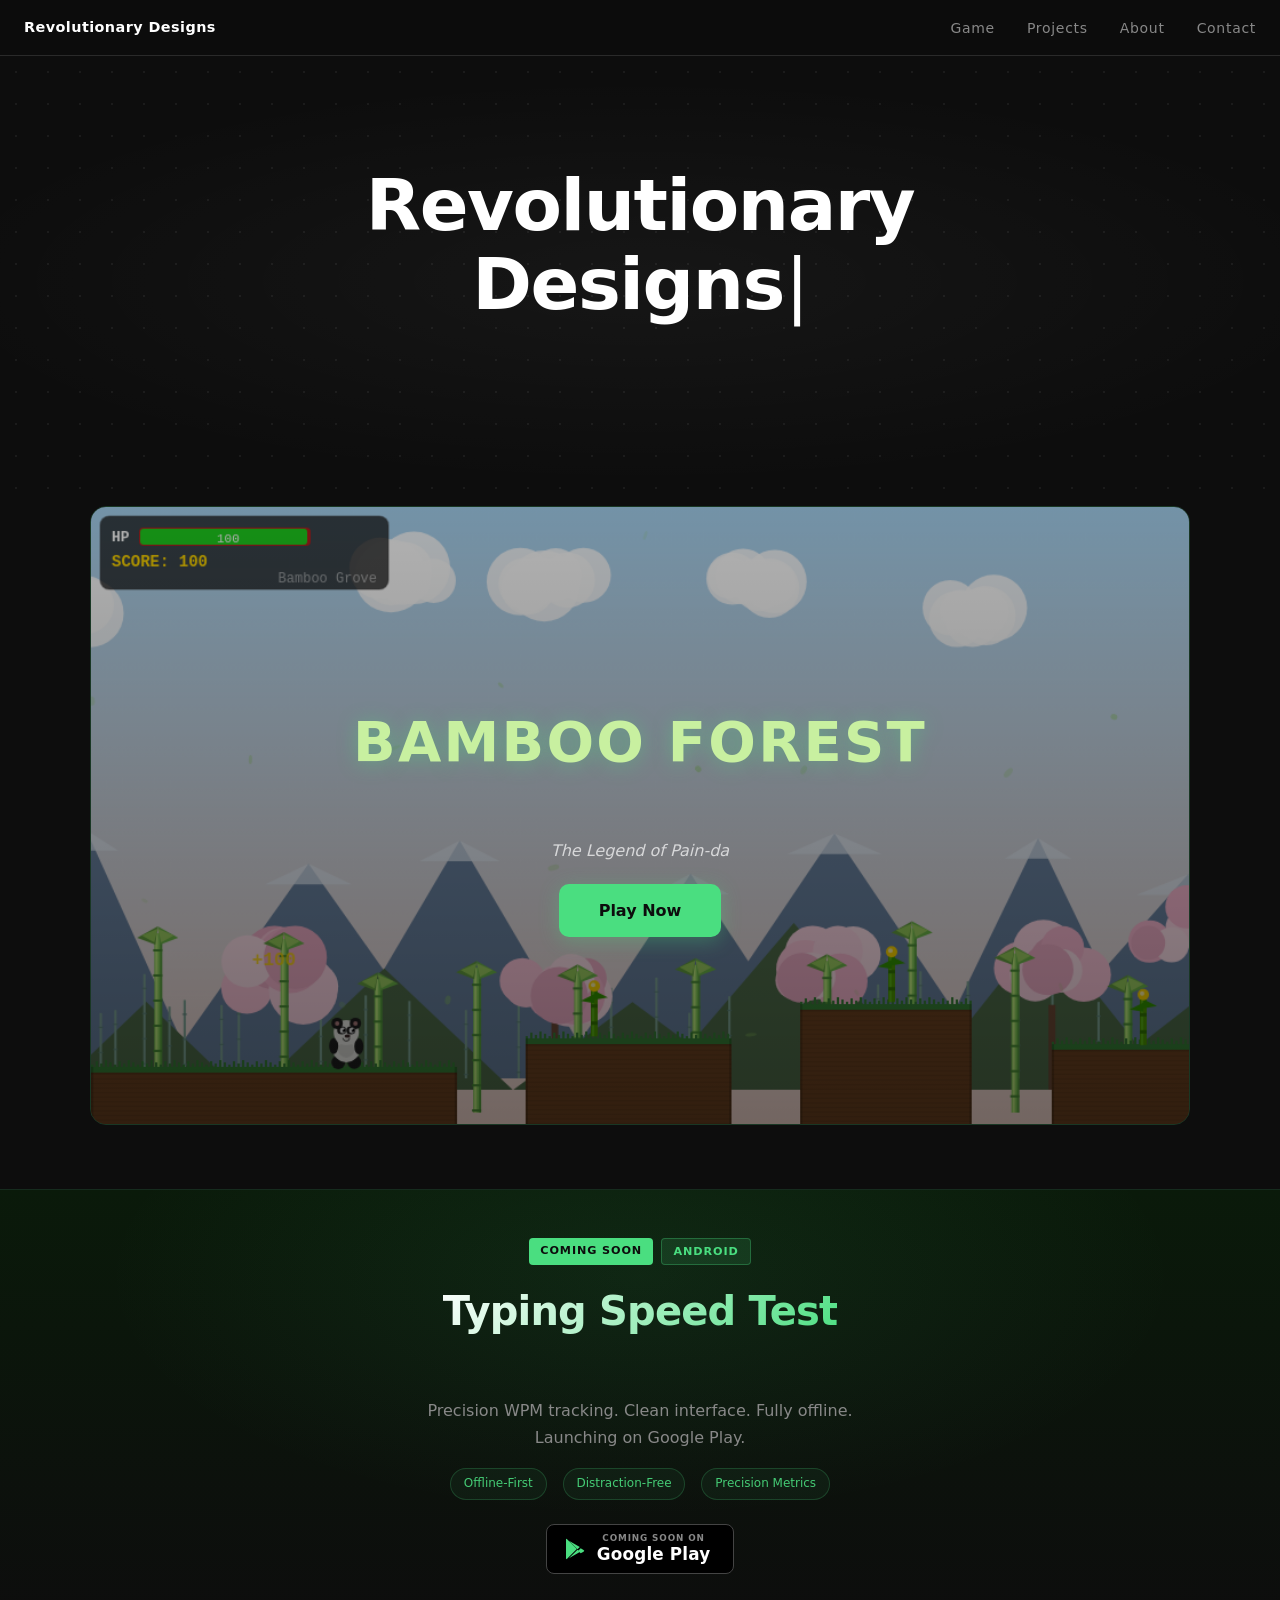
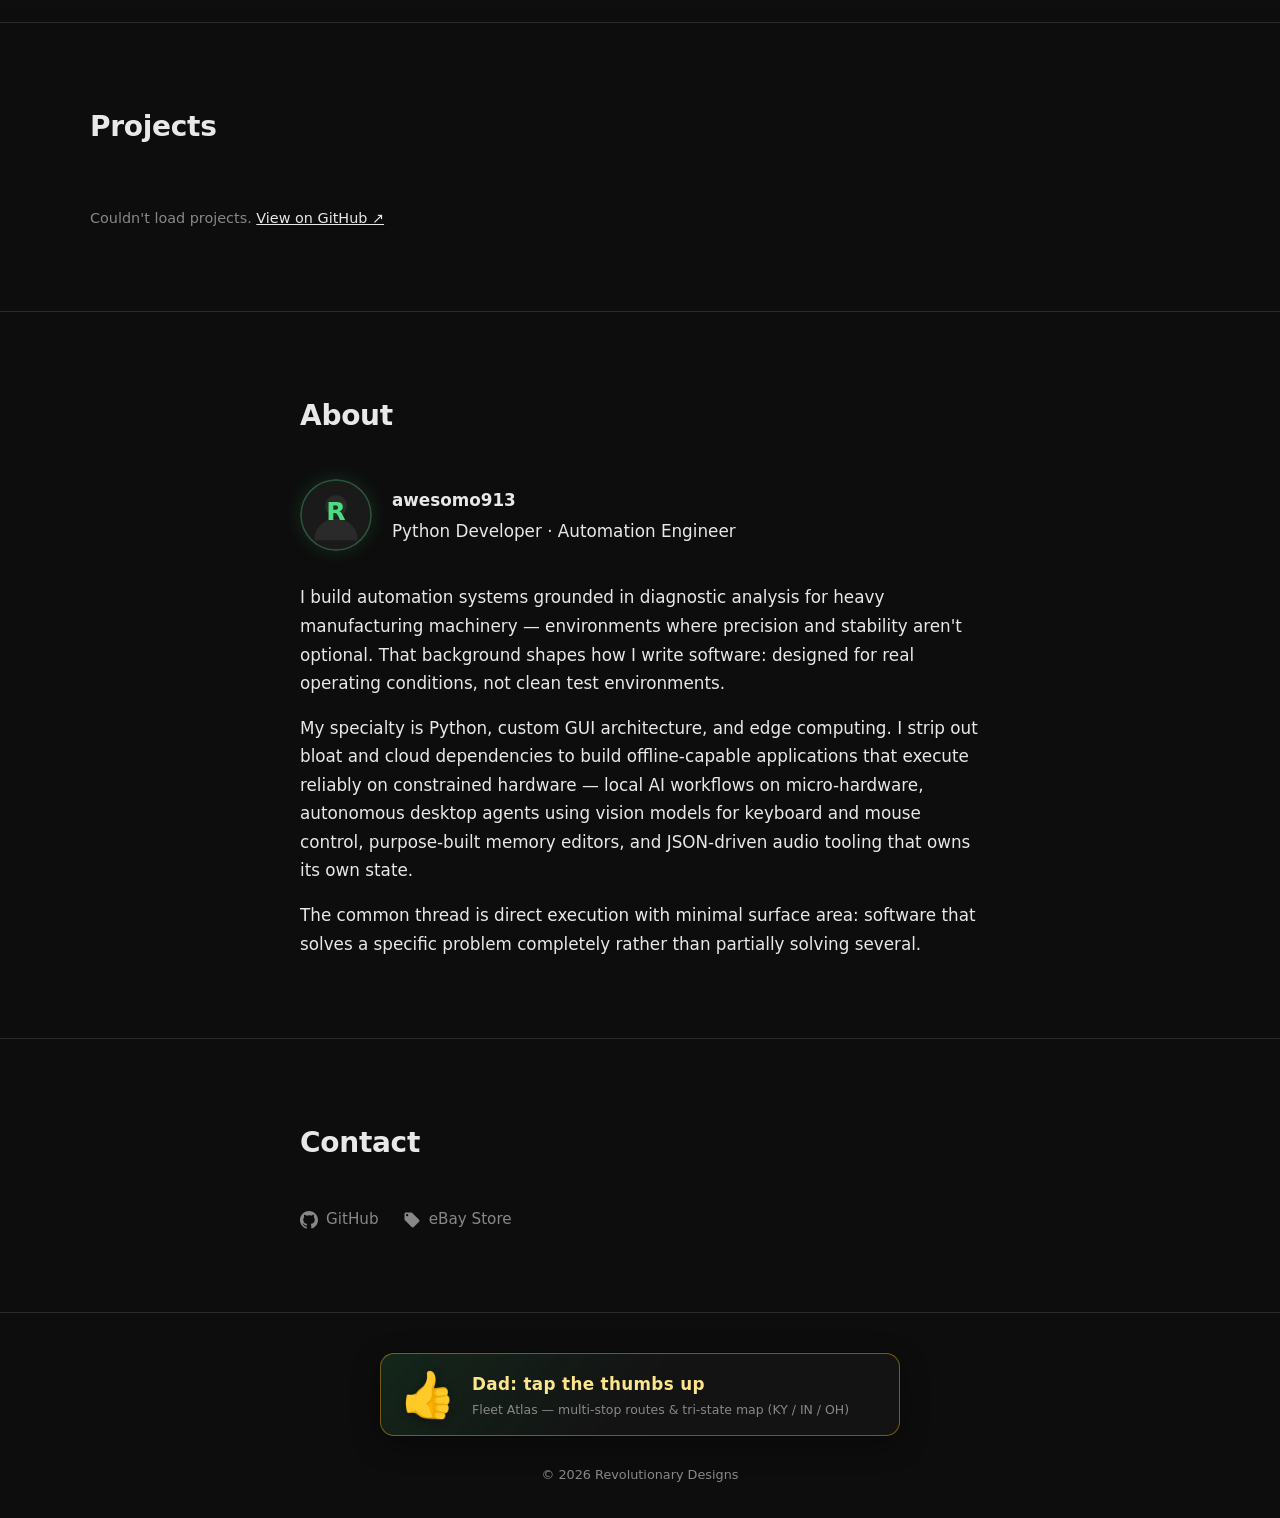
==== commit 9dfb31a5: "List new public repos with icons, add dad Fleet Atlas footer CTA with thumbs up Made-with: Cursor" ====
--- a/site/index.html
+++ b/site/index.html
@@ -142,7 +142,17 @@
   </section>
 
   <footer>
-    <p>&copy; 2026 Revolutionary Designs</p>
+    <!-- Set href to your live Fleet Atlas URL when deployed; GitHub is fine until then. -->
+    <div class="dad-fleet">
+      <a id="dad-fleet-link" class="dad-fleet-btn" href="https://github.com/awesomo913/fleet-route-command" target="_blank" rel="noopener" title="Fleet Atlas for Dad — open the app">
+        <span class="dad-fleet-emoji" aria-hidden="true">👍</span>
+        <span class="dad-fleet-copy">
+          <span class="dad-fleet-title">Dad: tap the thumbs up</span>
+          <span class="dad-fleet-sub">Fleet Atlas — multi-stop routes &amp; tri-state map (KY / IN / OH)</span>
+        </span>
+      </a>
+    </div>
+    <p class="footer-copy">&copy; 2026 Revolutionary Designs</p>
   </footer>
 
   <script>
@@ -679,13 +689,15 @@
       Python: '#3572A5', JavaScript: '#f1e05a', TypeScript: '#2b7489',
       HTML: '#e34c26', CSS: '#563d7c', Rust: '#dea584', Go: '#00ADD8',
       'C++': '#f34b7d', C: '#555555', Shell: '#89e051', Ruby: '#701516', Java: '#b07219',
+      Kotlin: '#7F52FF', Swift: '#F05138',
     };
 
     const REPO_ICONS = {
       'BambooForest': '🎮', 'VideoTranscriber': '🎬', 'video-trimmer': '✂️',
       'screen-agent': '🖥️', 'prompt-architect': '📐', 'Claude-Token-Saver': '💰',
       'FreeCoder': '🤖', 'gemini-analyzer': '🔬', 'cc-mastery-pwa': '📚',
-      'ai-intel-hub': '📡',
+      'ai-intel-hub': '📡', 'ModelTransparencyTest': '🔬', 'fleet-route-command': '🗺️',
+      'animal-art-studio': '🎨', 'awesomosprompter': '💬',
     };
 
     const SKIP_REPOS = ['BambooForest', 'awesomo913.github.io'];
--- a/site/styles.css
+++ b/site/styles.css
@@ -226,7 +226,47 @@
 .icon { width: 18px; height: 18px; flex-shrink: 0; }
 
 /* ── Footer ── */
-footer { border-top: 1px solid var(--border); padding: 2rem 1.5rem; text-align: center; color: var(--muted); font-size: 0.8rem; }
+footer {
+  border-top: 1px solid var(--border);
+  padding: 2.5rem 1.5rem 2rem;
+  text-align: center;
+  color: var(--muted);
+  font-size: 0.8rem;
+}
+.dad-fleet { max-width: 520px; margin: 0 auto 1.75rem; }
+.dad-fleet-btn {
+  display: flex; align-items: center; gap: 1rem; width: 100%;
+  padding: 1rem 1.25rem; border-radius: 14px; text-align: left; text-decoration: none;
+  color: var(--text);
+  background: linear-gradient(135deg, rgba(74, 222, 128, 0.12) 0%, rgba(20, 20, 20, 0.95) 50%);
+  border: 1px solid rgba(234, 179, 8, 0.45);
+  box-shadow: 0 0 0 1px rgba(0,0,0,0.3), 0 8px 28px rgba(0,0,0,0.35);
+  transition: transform 0.2s, border-color 0.2s, box-shadow 0.2s;
+}
+.dad-fleet-btn:hover {
+  border-color: rgba(250, 204, 21, 0.75);
+  box-shadow: 0 0 0 1px rgba(250, 204, 21, 0.2), 0 10px 32px rgba(234, 179, 8, 0.12);
+  transform: translateY(-2px);
+}
+.dad-fleet-emoji {
+  font-size: 2.75rem; line-height: 1; flex-shrink: 0;
+  filter: drop-shadow(0 2px 4px rgba(0,0,0,0.4));
+  animation: dadThumbPulse 2.2s ease-in-out infinite;
+}
+@keyframes dadThumbPulse {
+  0%, 100% { transform: scale(1); }
+  50% { transform: scale(1.08); }
+}
+.dad-fleet-copy { display: flex; flex-direction: column; gap: 0.2rem; min-width: 0; }
+.dad-fleet-title {
+  font-size: 1.05rem; font-weight: 700; color: #fde68a; letter-spacing: 0.02em;
+}
+.dad-fleet-sub { font-size: 0.78rem; color: var(--muted); line-height: 1.35; }
+.footer-copy { margin: 0; }
+@media (prefers-reduced-motion: reduce) {
+  .dad-fleet-emoji { animation: none; }
+  .dad-fleet-btn:hover { transform: none; }
+}
 
 /* ── Reduced motion ── */
 @media (prefers-reduced-motion: reduce) {
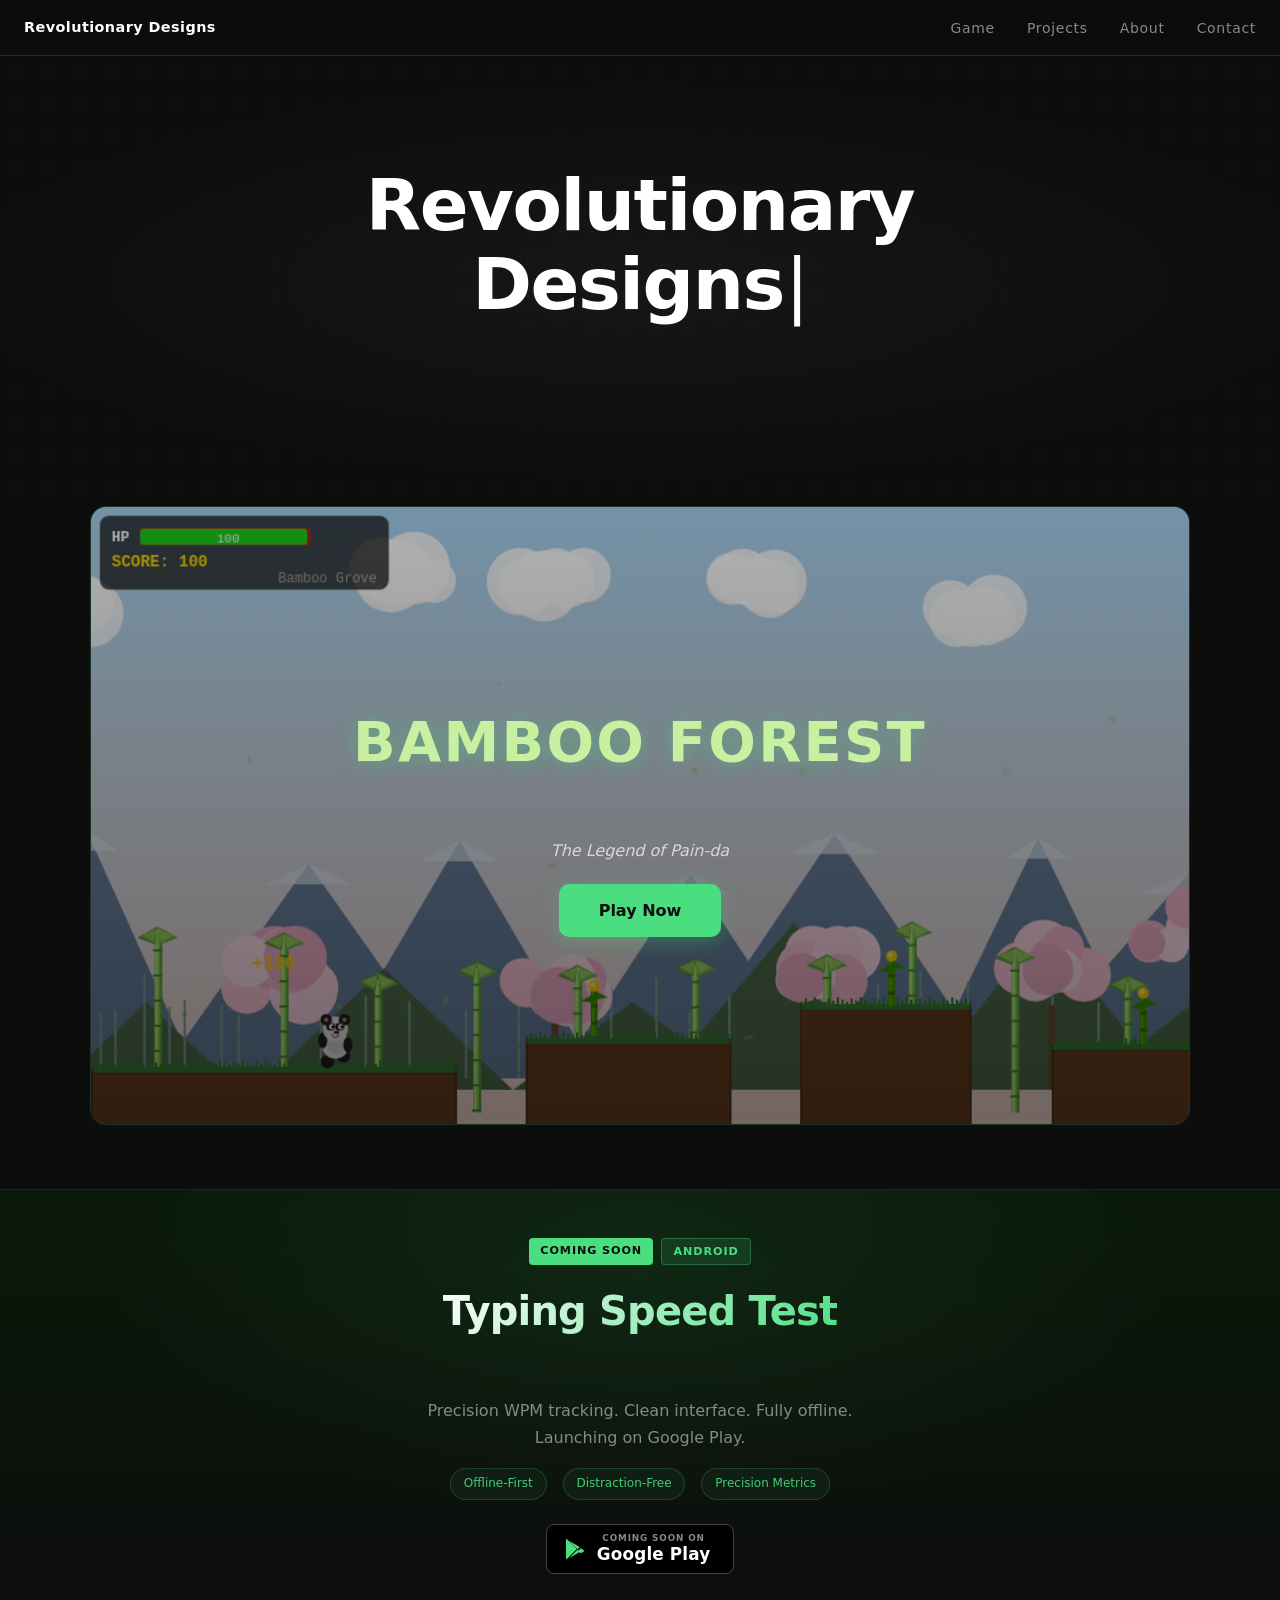
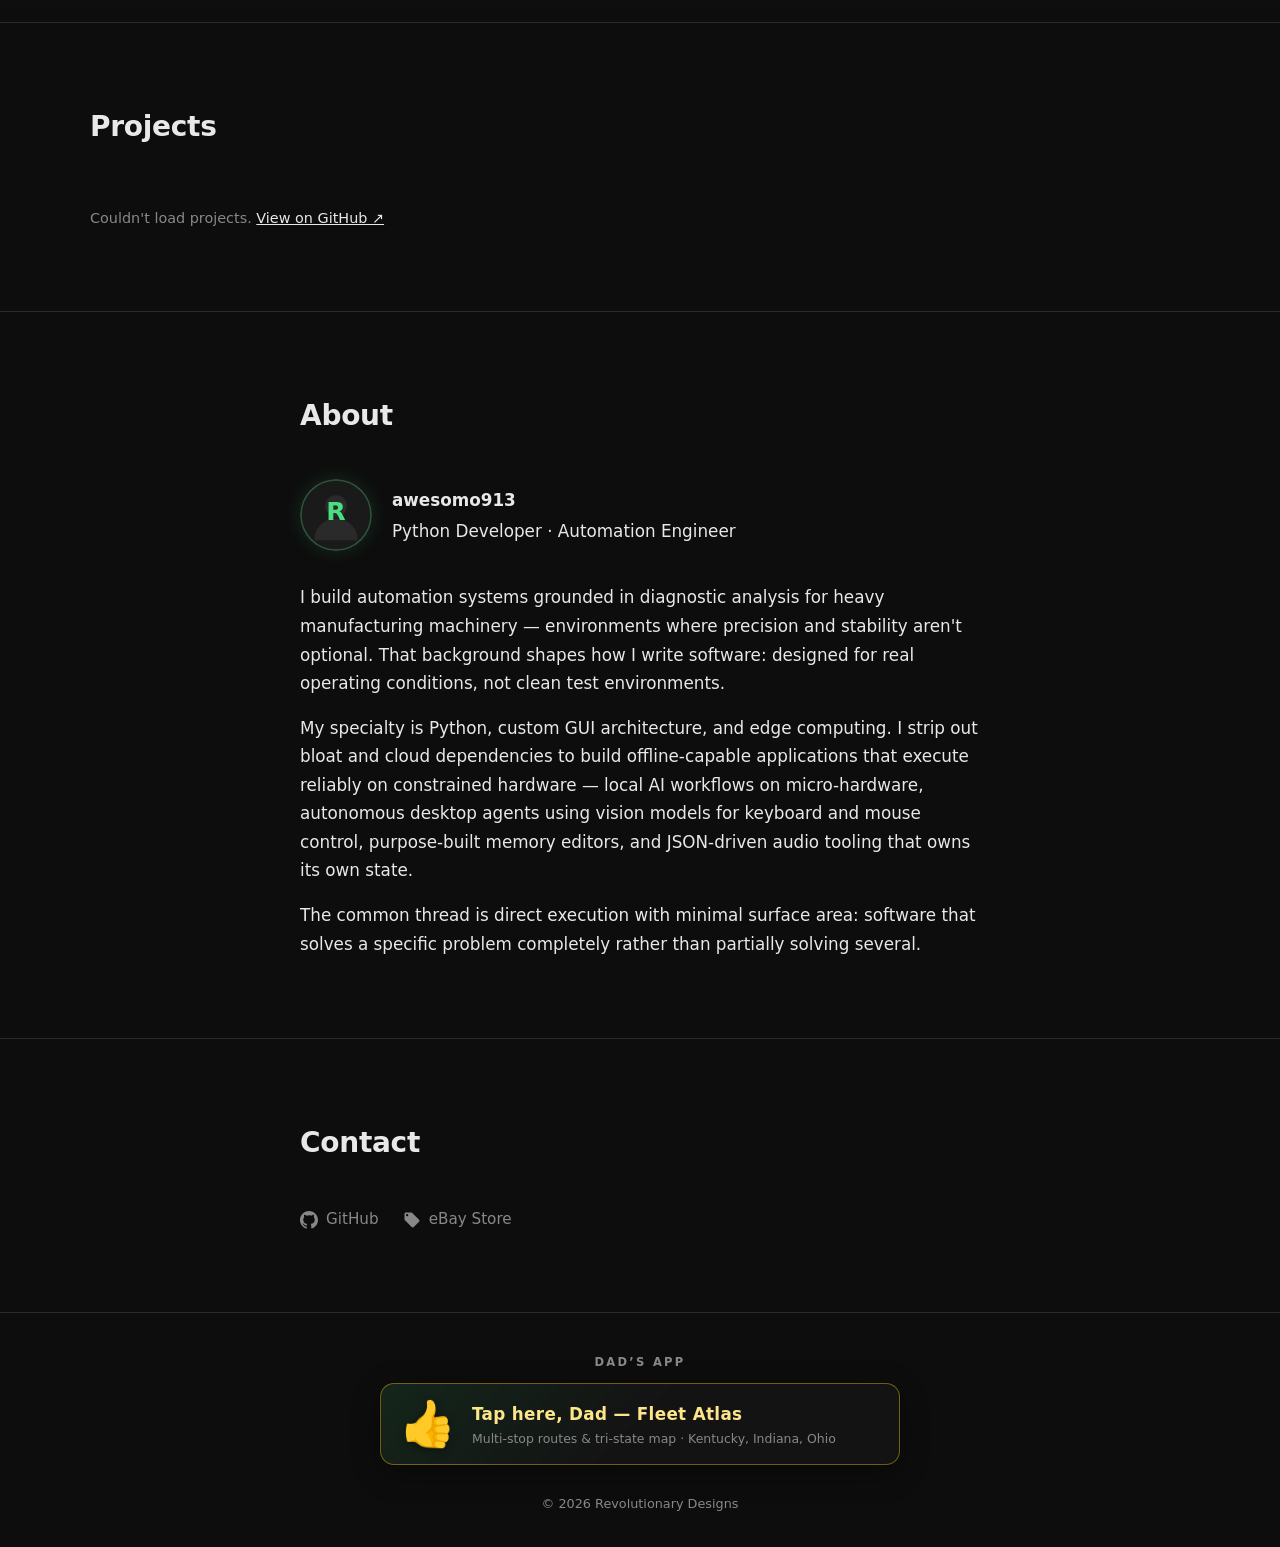
==== commit 9685d0c7: "Treat Fleet Atlas as dad-only link: skip from project grid, footer CTA and live URL hook Made-with: " ====
--- a/site/index.html
+++ b/site/index.html
@@ -142,18 +142,28 @@
   </section>
 
   <footer>
-    <!-- Set href to your live Fleet Atlas URL when deployed; GitHub is fine until then. -->
-    <div class="dad-fleet">
-      <a id="dad-fleet-link" class="dad-fleet-btn" href="https://github.com/awesomo913/fleet-route-command" target="_blank" rel="noopener" title="Fleet Atlas for Dad — open the app">
+    <p class="dad-fleet-label" id="dad-fleet-heading">Dad&rsquo;s app</p>
+    <div class="dad-fleet" role="group" aria-labelledby="dad-fleet-heading">
+      <!-- Default opens repo; one-line script below switches to your live app URL. -->
+      <a id="dad-fleet-link" class="dad-fleet-btn" href="https://github.com/awesomo913/fleet-route-command" target="_blank" rel="noopener" aria-label="Open Fleet Atlas for Dad, route planning and map, opens in a new tab" title="Fleet Atlas — tap the thumbs up">
         <span class="dad-fleet-emoji" aria-hidden="true">👍</span>
         <span class="dad-fleet-copy">
-          <span class="dad-fleet-title">Dad: tap the thumbs up</span>
-          <span class="dad-fleet-sub">Fleet Atlas — multi-stop routes &amp; tri-state map (KY / IN / OH)</span>
+          <span class="dad-fleet-title">Tap here, Dad &mdash; Fleet Atlas</span>
+          <span class="dad-fleet-sub">Multi-stop routes &amp; tri-state map &middot; Kentucky, Indiana, Ohio</span>
         </span>
       </a>
     </div>
     <p class="footer-copy">&copy; 2026 Revolutionary Designs</p>
   </footer>
+  <script>
+    (function () {
+      var FLEET_ATLAS_APP_URL = '';
+      var a = document.getElementById('dad-fleet-link');
+      if (a && typeof FLEET_ATLAS_APP_URL === 'string' && FLEET_ATLAS_APP_URL.indexOf('http') === 0) {
+        a.href = FLEET_ATLAS_APP_URL;
+      }
+    })();
+  </script>
 
   <script>
     /* ═══ Hero typewriter ═══ */
@@ -700,7 +710,8 @@
       'animal-art-studio': '🎨', 'awesomosprompter': '💬',
     };
 
-    const SKIP_REPOS = ['BambooForest', 'awesomo913.github.io'];
+    /* Dad's app — only linked in footer (thumbs up), not as a portfolio card */
+    const SKIP_REPOS = ['BambooForest', 'awesomo913.github.io', 'fleet-route-command'];
 
     function humanName(repoName) {
       return repoName.replace(/([a-z])([A-Z])/g, '$1 $2').replace(/[-_]/g, ' ').replace(/\b\w/g, c => c.toUpperCase());
--- a/site/styles.css
+++ b/site/styles.css
@@ -233,9 +233,14 @@
   color: var(--muted);
   font-size: 0.8rem;
 }
+.dad-fleet-label {
+  text-align: center; font-size: 0.72rem; text-transform: uppercase; letter-spacing: 0.2em;
+  color: var(--muted); margin: 0 0 0.6rem; font-weight: 600;
+}
 .dad-fleet { max-width: 520px; margin: 0 auto 1.75rem; }
 .dad-fleet-btn {
   display: flex; align-items: center; gap: 1rem; width: 100%;
+  min-height: 3.5rem; touch-action: manipulation; -webkit-tap-highlight-color: transparent;
   padding: 1rem 1.25rem; border-radius: 14px; text-align: left; text-decoration: none;
   color: var(--text);
   background: linear-gradient(135deg, rgba(74, 222, 128, 0.12) 0%, rgba(20, 20, 20, 0.95) 50%);
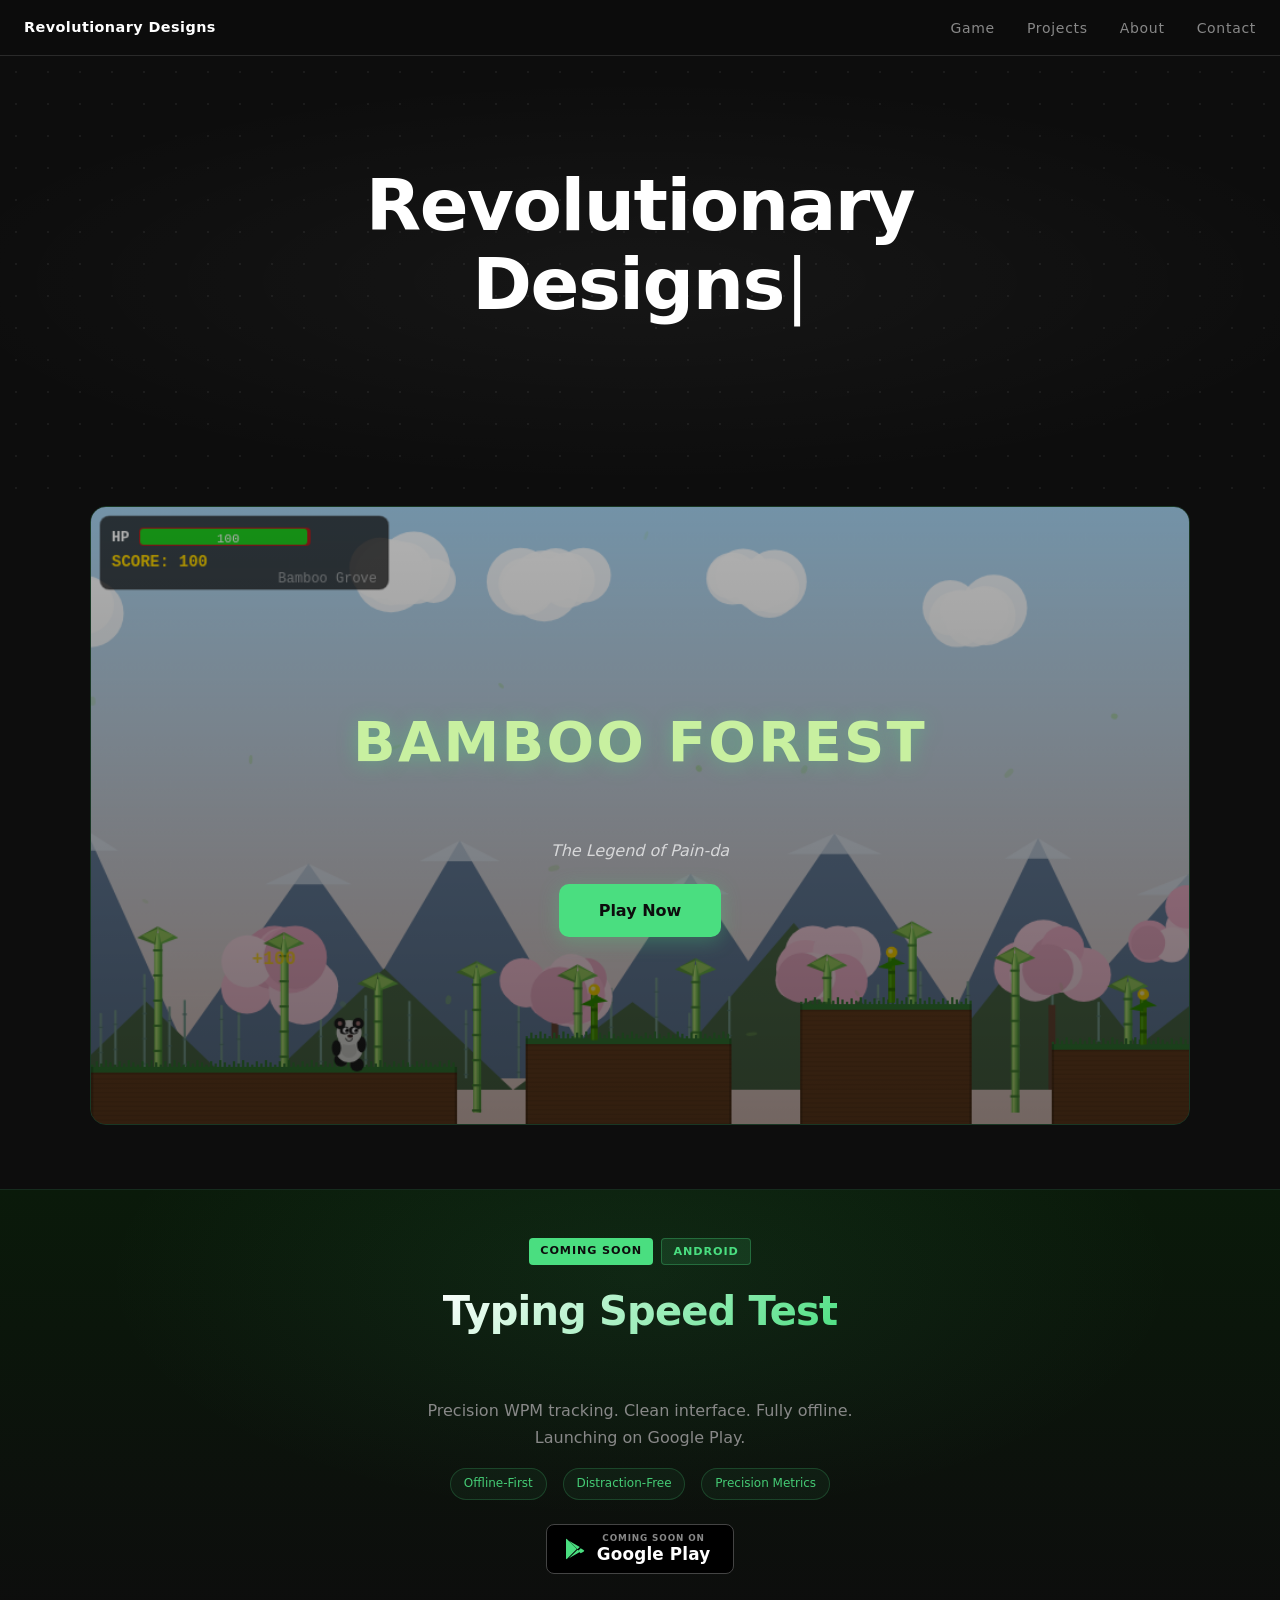
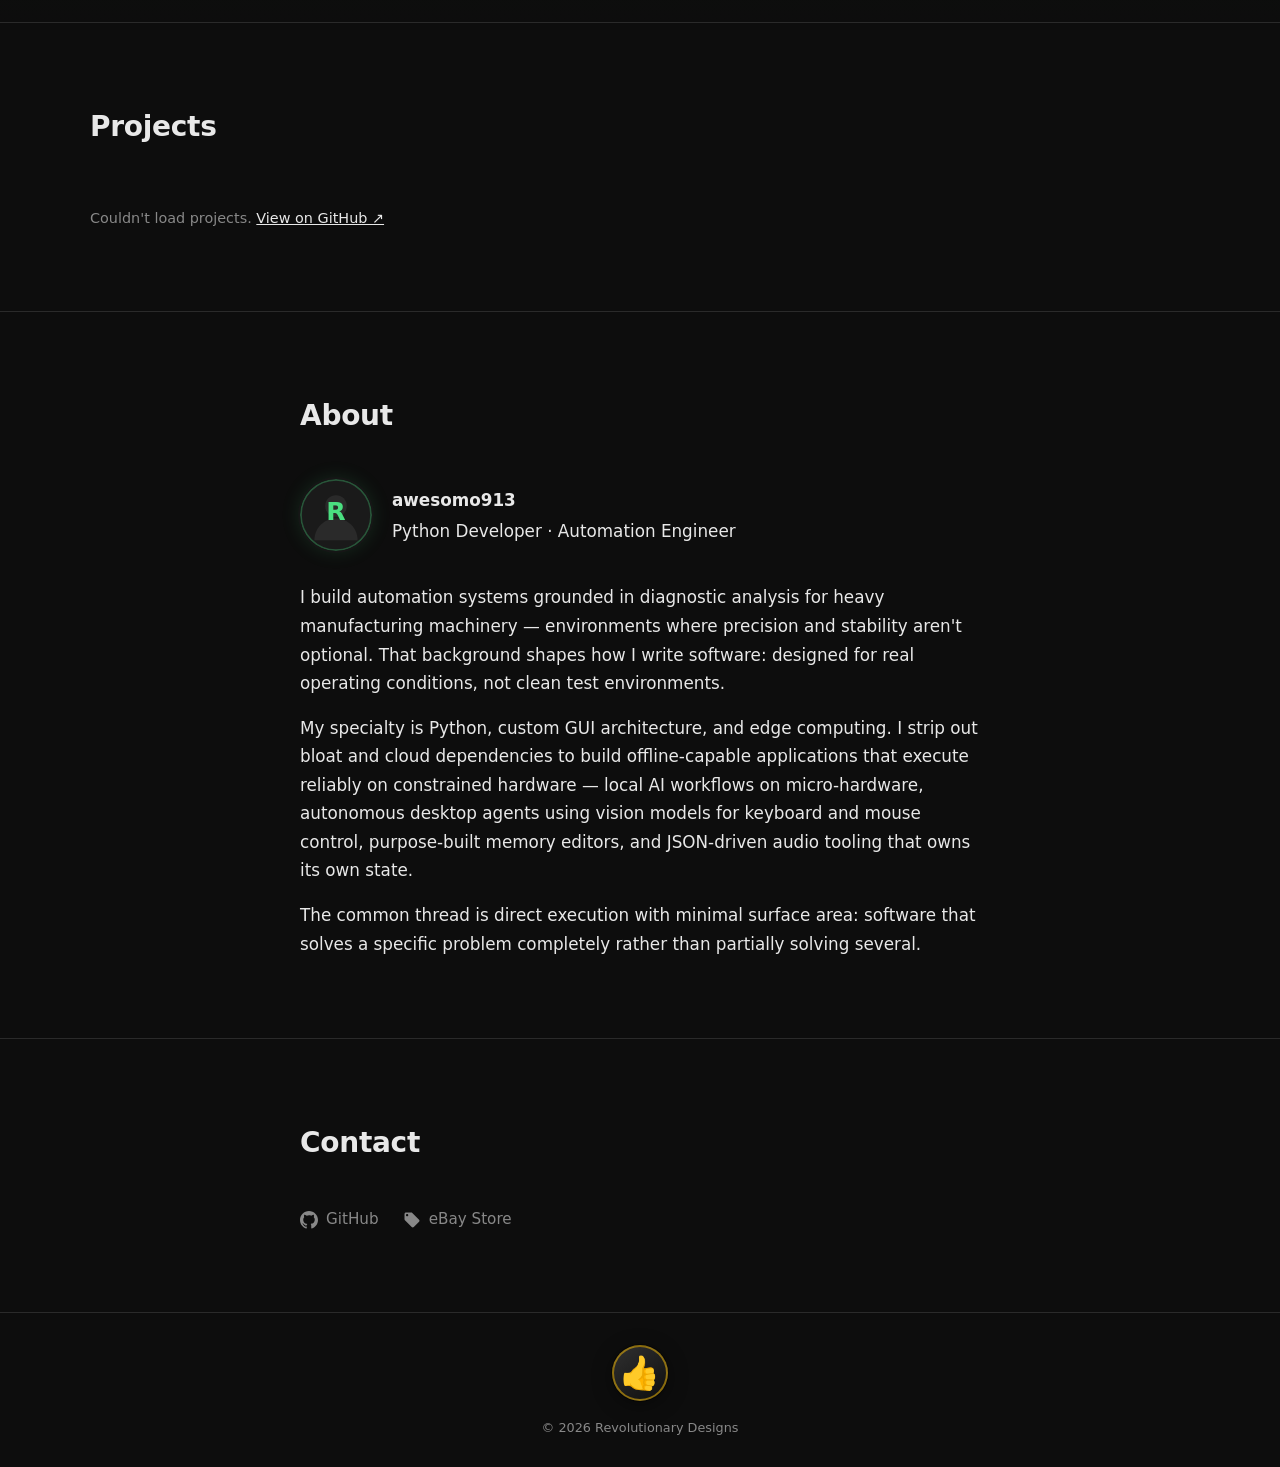
==== commit dfa541ad: "Footer: only thumbs-up for Fleet Atlas, CI inject for live app URL Made-with: Cursor" ====
--- a/site/index.html
+++ b/site/index.html
@@ -141,29 +141,11 @@
     </div>
   </section>
 
+  <!-- Thumbs-up: set GitHub secret FLEET_ATLAS_APP_URL (full https:// of deployed Fleet Atlas) on BambooForest for CI to swap href to the live app. -->
   <footer>
-    <p class="dad-fleet-label" id="dad-fleet-heading">Dad&rsquo;s app</p>
-    <div class="dad-fleet" role="group" aria-labelledby="dad-fleet-heading">
-      <!-- Default opens repo; one-line script below switches to your live app URL. -->
-      <a id="dad-fleet-link" class="dad-fleet-btn" href="https://github.com/awesomo913/fleet-route-command" target="_blank" rel="noopener" aria-label="Open Fleet Atlas for Dad, route planning and map, opens in a new tab" title="Fleet Atlas — tap the thumbs up">
-        <span class="dad-fleet-emoji" aria-hidden="true">👍</span>
-        <span class="dad-fleet-copy">
-          <span class="dad-fleet-title">Tap here, Dad &mdash; Fleet Atlas</span>
-          <span class="dad-fleet-sub">Multi-stop routes &amp; tri-state map &middot; Kentucky, Indiana, Ohio</span>
-        </span>
-      </a>
-    </div>
+    <a id="dad-fleet-link" class="dad-fleet-thumb" href="https://github.com/awesomo913/fleet-route-command" target="_blank" rel="noopener" aria-label="Open Fleet Atlas">👍</a>
     <p class="footer-copy">&copy; 2026 Revolutionary Designs</p>
   </footer>
-  <script>
-    (function () {
-      var FLEET_ATLAS_APP_URL = '';
-      var a = document.getElementById('dad-fleet-link');
-      if (a && typeof FLEET_ATLAS_APP_URL === 'string' && FLEET_ATLAS_APP_URL.indexOf('http') === 0) {
-        a.href = FLEET_ATLAS_APP_URL;
-      }
-    })();
-  </script>
 
   <script>
     /* ═══ Hero typewriter ═══ */
--- a/site/styles.css
+++ b/site/styles.css
@@ -228,50 +228,37 @@
 /* ── Footer ── */
 footer {
   border-top: 1px solid var(--border);
-  padding: 2.5rem 1.5rem 2rem;
+  padding: 2rem 1.5rem 1.75rem;
   text-align: center;
   color: var(--muted);
   font-size: 0.8rem;
-}
-.dad-fleet-label {
-  text-align: center; font-size: 0.72rem; text-transform: uppercase; letter-spacing: 0.2em;
-  color: var(--muted); margin: 0 0 0.6rem; font-weight: 600;
-}
-.dad-fleet { max-width: 520px; margin: 0 auto 1.75rem; }
-.dad-fleet-btn {
-  display: flex; align-items: center; gap: 1rem; width: 100%;
-  min-height: 3.5rem; touch-action: manipulation; -webkit-tap-highlight-color: transparent;
-  padding: 1rem 1.25rem; border-radius: 14px; text-align: left; text-decoration: none;
+  display: flex; flex-direction: column; align-items: center; gap: 1rem;
+}
+.dad-fleet-thumb {
+  display: inline-flex; align-items: center; justify-content: center;
+  width: 3.5rem; height: 3.5rem; margin: 0; padding: 0;
+  font-size: 2rem; line-height: 1; text-decoration: none;
+  border-radius: 50%;
   color: var(--text);
-  background: linear-gradient(135deg, rgba(74, 222, 128, 0.12) 0%, rgba(20, 20, 20, 0.95) 50%);
-  border: 1px solid rgba(234, 179, 8, 0.45);
-  box-shadow: 0 0 0 1px rgba(0,0,0,0.3), 0 8px 28px rgba(0,0,0,0.35);
+  background: linear-gradient(145deg, rgba(50, 50, 50, 0.95) 0%, rgba(15, 15, 15, 0.98) 100%);
+  border: 2px solid rgba(234, 179, 8, 0.55);
+  box-shadow: 0 4px 20px rgba(0,0,0,0.4), 0 0 0 1px rgba(0,0,0,0.5);
+  touch-action: manipulation; -webkit-tap-highlight-color: transparent;
+  cursor: pointer;
   transition: transform 0.2s, border-color 0.2s, box-shadow 0.2s;
-}
-.dad-fleet-btn:hover {
-  border-color: rgba(250, 204, 21, 0.75);
-  box-shadow: 0 0 0 1px rgba(250, 204, 21, 0.2), 0 10px 32px rgba(234, 179, 8, 0.12);
-  transform: translateY(-2px);
-}
-.dad-fleet-emoji {
-  font-size: 2.75rem; line-height: 1; flex-shrink: 0;
-  filter: drop-shadow(0 2px 4px rgba(0,0,0,0.4));
   animation: dadThumbPulse 2.2s ease-in-out infinite;
 }
+.dad-fleet-thumb:hover {
+  border-color: rgba(250, 204, 21, 0.85);
+  transform: scale(1.06);
+  box-shadow: 0 6px 24px rgba(234, 179, 8, 0.15);
+}
+.dad-fleet-thumb:active { transform: scale(0.96); }
 @keyframes dadThumbPulse {
-  0%, 100% { transform: scale(1); }
-  50% { transform: scale(1.08); }
-}
-.dad-fleet-copy { display: flex; flex-direction: column; gap: 0.2rem; min-width: 0; }
-.dad-fleet-title {
-  font-size: 1.05rem; font-weight: 700; color: #fde68a; letter-spacing: 0.02em;
-}
-.dad-fleet-sub { font-size: 0.78rem; color: var(--muted); line-height: 1.35; }
+  0%, 100% { box-shadow: 0 4px 20px rgba(0,0,0,0.4), 0 0 0 0 rgba(234, 179, 8, 0); }
+  50% { box-shadow: 0 4px 20px rgba(0,0,0,0.4), 0 0 16px 2px rgba(234, 179, 8, 0.25); }
+}
 .footer-copy { margin: 0; }
-@media (prefers-reduced-motion: reduce) {
-  .dad-fleet-emoji { animation: none; }
-  .dad-fleet-btn:hover { transform: none; }
-}
 
 /* ── Reduced motion ── */
 @media (prefers-reduced-motion: reduce) {
@@ -279,7 +266,9 @@
   .hero-reveal { opacity: 1; transform: none; }
   .fade-up { opacity: 1; transform: none; }
   .loading-dot { animation: none; }
-  .btn-primary, .btn-play, .project-card { transition: none; }
+  .btn-primary, .btn-play, .project-card, .dad-fleet-thumb { transition: none; }
+  .dad-fleet-thumb { animation: none; }
+  .dad-fleet-thumb:hover { transform: none; }
 }
 
 /* ── Responsive ── */
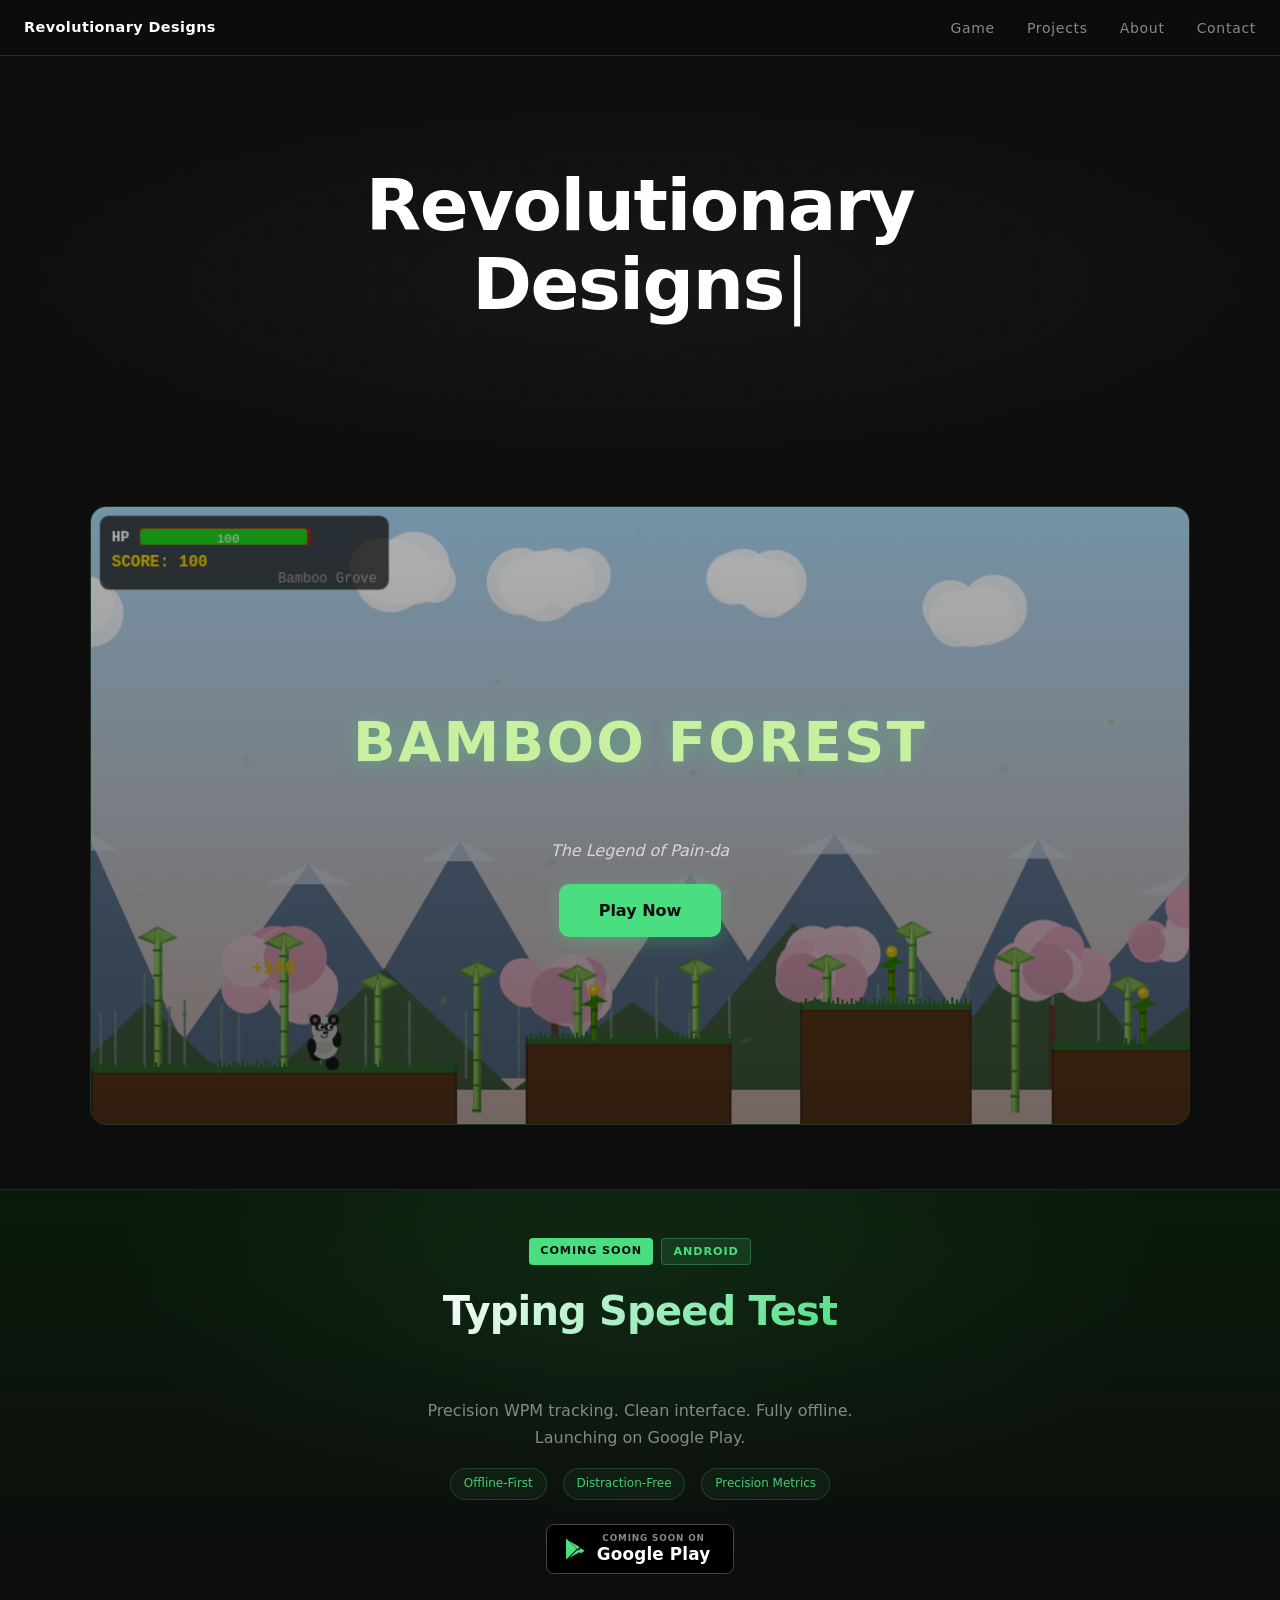
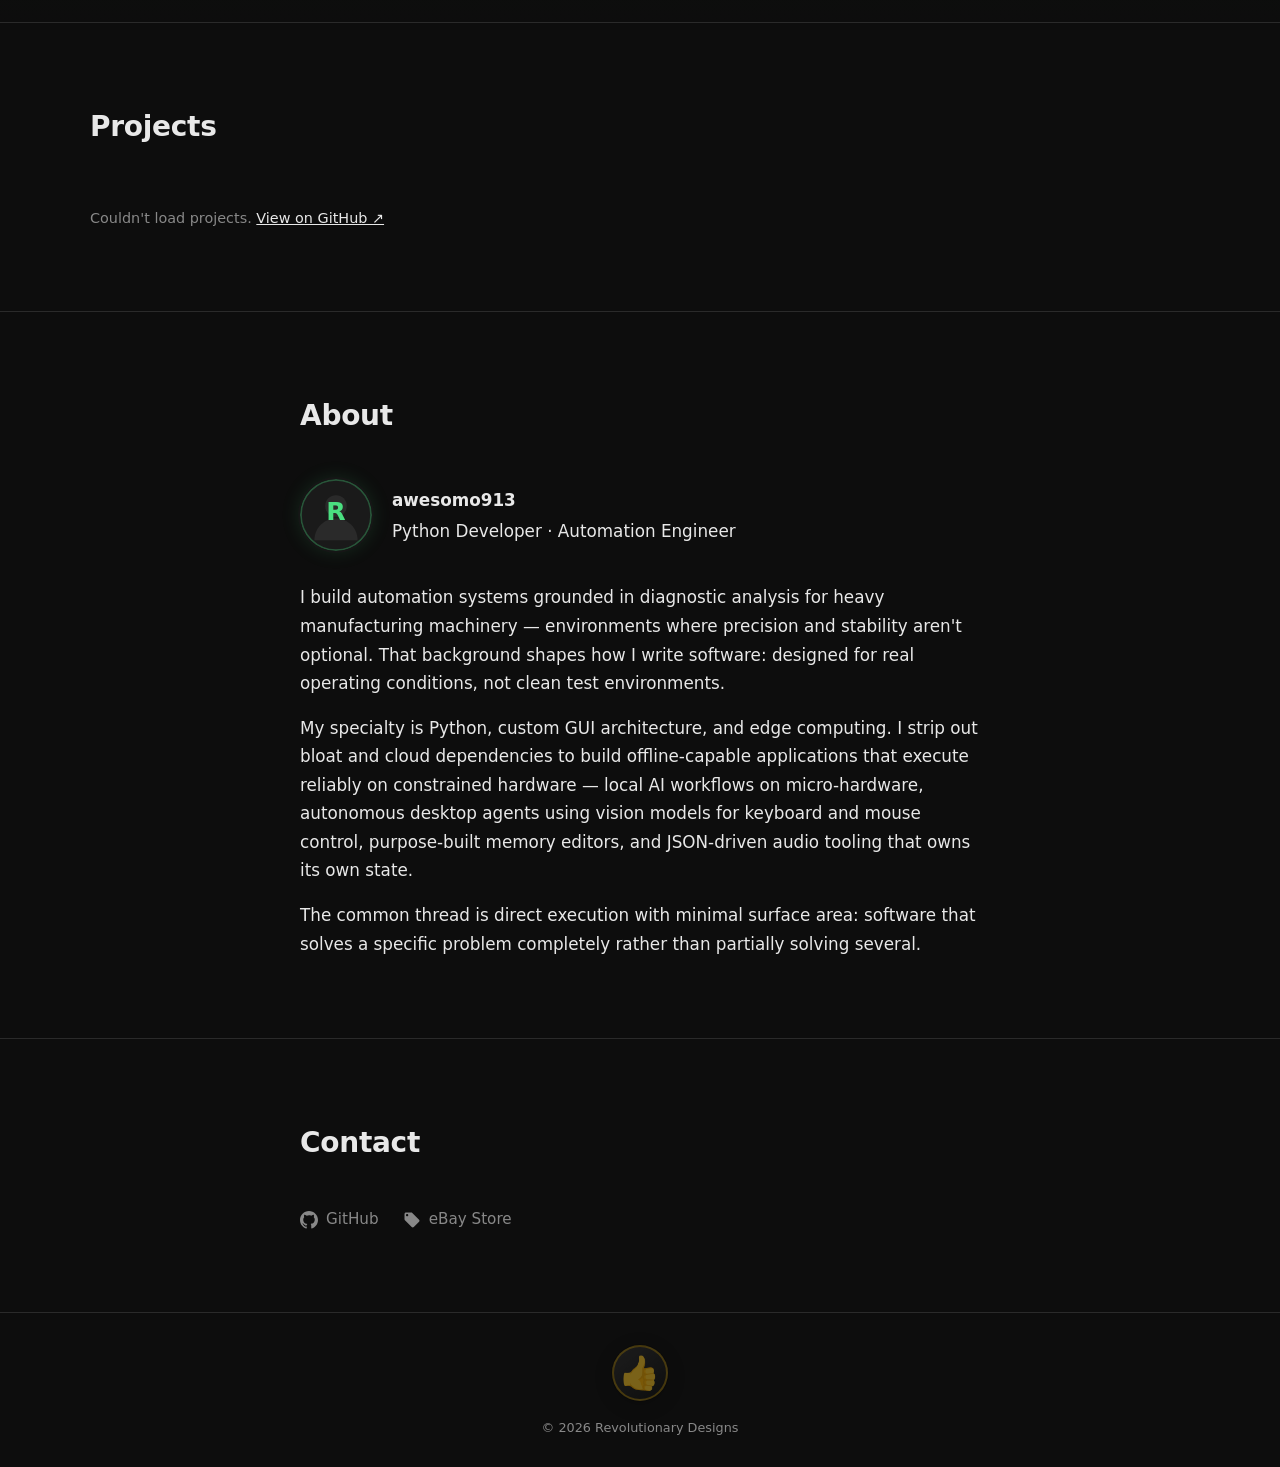
==== commit eb327d60: "Embed Fleet Atlas in-site via iframe; CI injects app URL; fleet repo CSP for framing Made-with: Curs" ====
--- a/site/index.html
+++ b/site/index.html
@@ -141,11 +141,69 @@
     </div>
   </section>
 
-  <!-- Thumbs-up: set GitHub secret FLEET_ATLAS_APP_URL (full https:// of deployed Fleet Atlas) on BambooForest for CI to swap href to the live app. -->
+  <!-- Fleet Atlas runs here via iframe. CI injects the deployed app URL (GitHub secret FLEET_ATLAS_APP_URL). -->
   <footer>
-    <a id="dad-fleet-link" class="dad-fleet-thumb" href="https://github.com/awesomo913/fleet-route-command" target="_blank" rel="noopener" aria-label="Open Fleet Atlas">👍</a>
+    <button type="button" id="dad-fleet-open" class="dad-fleet-thumb" title="Open Fleet Atlas" aria-label="Open Fleet Atlas" aria-controls="fleet-atlas-overlay" aria-expanded="false">👍</button>
     <p class="footer-copy">&copy; 2026 Revolutionary Designs</p>
   </footer>
+  <script>window.__FLEET_ATLAS_APP_URL__ = "SET_VIA_ACTIONS_SECRET";</script>
+  <div id="fleet-atlas-overlay" class="fleet-atlas-overlay" hidden aria-hidden="true">
+    <div class="fleet-atlas-backdrop" id="fleet-atlas-backdrop" tabindex="-1"></div>
+    <div class="fleet-atlas-shell" role="dialog" aria-modal="true" aria-label="Fleet Atlas">
+      <div class="fleet-atlas-chrome">
+        <button type="button" class="fleet-atlas-close" id="fleet-atlas-close" aria-label="Close Fleet Atlas">✕</button>
+      </div>
+      <iframe
+        id="fleet-atlas-frame"
+        class="fleet-atlas-iframe"
+        title="Fleet Atlas"
+        loading="eager"
+        allow="geolocation; clipboard-read; clipboard-write; fullscreen"
+        sandbox="allow-scripts allow-same-origin allow-forms allow-popups allow-popups-to-escape-sandbox allow-downloads allow-modals"
+      ></iframe>
+    </div>
+  </div>
+  <script>
+    (function () {
+      var raw = (typeof window !== 'undefined' && window.__FLEET_ATLAS_APP_URL__) || '';
+      if (raw === 'SET_VIA_ACTIONS_SECRET') raw = '';
+      var url = raw;
+      var openBtn = document.getElementById('dad-fleet-open');
+      var overlay = document.getElementById('fleet-atlas-overlay');
+      var frame = document.getElementById('fleet-atlas-frame');
+      var closeBtn = document.getElementById('fleet-atlas-close');
+      var backdrop = document.getElementById('fleet-atlas-backdrop');
+      if (!openBtn || !overlay || !frame) return;
+      if (!url || !/^https?:\/\//.test(url)) {
+        openBtn.disabled = true;
+        openBtn.title = 'Set GitHub secret FLEET_ATLAS_APP_URL on this repo to your deployed Fleet Atlas URL';
+        return;
+      }
+      function openFleet() {
+        frame.removeAttribute('src');
+        frame.src = url;
+        overlay.hidden = false;
+        overlay.setAttribute('aria-hidden', 'false');
+        openBtn.setAttribute('aria-expanded', 'true');
+        document.body.style.overflow = 'hidden';
+        if (closeBtn) closeBtn.focus();
+      }
+      function closeFleet() {
+        frame.src = 'about:blank';
+        overlay.hidden = true;
+        overlay.setAttribute('aria-hidden', 'true');
+        openBtn.setAttribute('aria-expanded', 'false');
+        document.body.style.overflow = '';
+        openBtn.focus();
+      }
+      openBtn.addEventListener('click', function () { openFleet(); });
+      if (closeBtn) closeBtn.addEventListener('click', function () { closeFleet(); });
+      if (backdrop) backdrop.addEventListener('click', function () { closeFleet(); });
+      document.addEventListener('keydown', function (e) {
+        if (e.key === 'Escape' && !overlay.hidden) { closeFleet(); e.preventDefault(); }
+      });
+    })();
+  </script>
 
   <script>
     /* ═══ Hero typewriter ═══ */
--- a/site/styles.css
+++ b/site/styles.css
@@ -237,7 +237,7 @@
 .dad-fleet-thumb {
   display: inline-flex; align-items: center; justify-content: center;
   width: 3.5rem; height: 3.5rem; margin: 0; padding: 0;
-  font-size: 2rem; line-height: 1; text-decoration: none;
+  font-size: 2rem; line-height: 1; text-decoration: none; font-family: inherit;
   border-radius: 50%;
   color: var(--text);
   background: linear-gradient(145deg, rgba(50, 50, 50, 0.95) 0%, rgba(15, 15, 15, 0.98) 100%);
@@ -248,6 +248,7 @@
   transition: transform 0.2s, border-color 0.2s, box-shadow 0.2s;
   animation: dadThumbPulse 2.2s ease-in-out infinite;
 }
+.dad-fleet-thumb:disabled { opacity: 0.45; cursor: not-allowed; transform: none; animation: none; }
 .dad-fleet-thumb:hover {
   border-color: rgba(250, 204, 21, 0.85);
   transform: scale(1.06);
@@ -259,6 +260,40 @@
   50% { box-shadow: 0 4px 20px rgba(0,0,0,0.4), 0 0 16px 2px rgba(234, 179, 8, 0.25); }
 }
 .footer-copy { margin: 0; }
+
+/* Fleet Atlas full-screen embed */
+.fleet-atlas-overlay {
+  position: fixed; inset: 0; z-index: 10000;
+  display: flex; flex-direction: column; align-items: stretch; justify-content: stretch;
+}
+.fleet-atlas-overlay[hidden] { display: none !important; }
+.fleet-atlas-backdrop {
+  position: absolute; inset: 0; background: rgba(0, 0, 0, 0.72);
+  backdrop-filter: blur(4px);
+}
+.fleet-atlas-shell {
+  position: relative; z-index: 1; flex: 1; display: flex; flex-direction: column;
+  margin: env(safe-area-inset-top, 0) env(safe-area-inset-right, 0) env(safe-area-inset-bottom, 0) env(safe-area-inset-left, 0);
+  max-height: 100vh; width: 100%; max-width: 100vw;
+  box-sizing: border-box; padding: 0.25rem 0.25rem 0.5rem;
+}
+.fleet-atlas-chrome {
+  display: flex; justify-content: flex-end; align-items: center; flex-shrink: 0;
+  padding-bottom: 0.35rem;
+}
+.fleet-atlas-close {
+  width: 2.5rem; height: 2.5rem; border-radius: 8px; border: 1px solid rgba(255,255,255,0.2);
+  background: rgba(30,30,30,0.95); color: #fff; font-size: 1.1rem; line-height: 1; cursor: pointer;
+  touch-action: manipulation;
+}
+.fleet-atlas-close:hover { background: rgba(50,50,50,0.98); }
+.fleet-atlas-iframe {
+  flex: 1; min-height: 0; width: 100%; border: 0; border-radius: 10px;
+  background: #111;
+}
+@media (min-width: 900px) {
+  .fleet-atlas-shell { padding: 0.75rem 1rem 1rem; max-width: 96vw; max-height: 96vh; margin: auto; }
+}
 
 /* ── Reduced motion ── */
 @media (prefers-reduced-motion: reduce) {
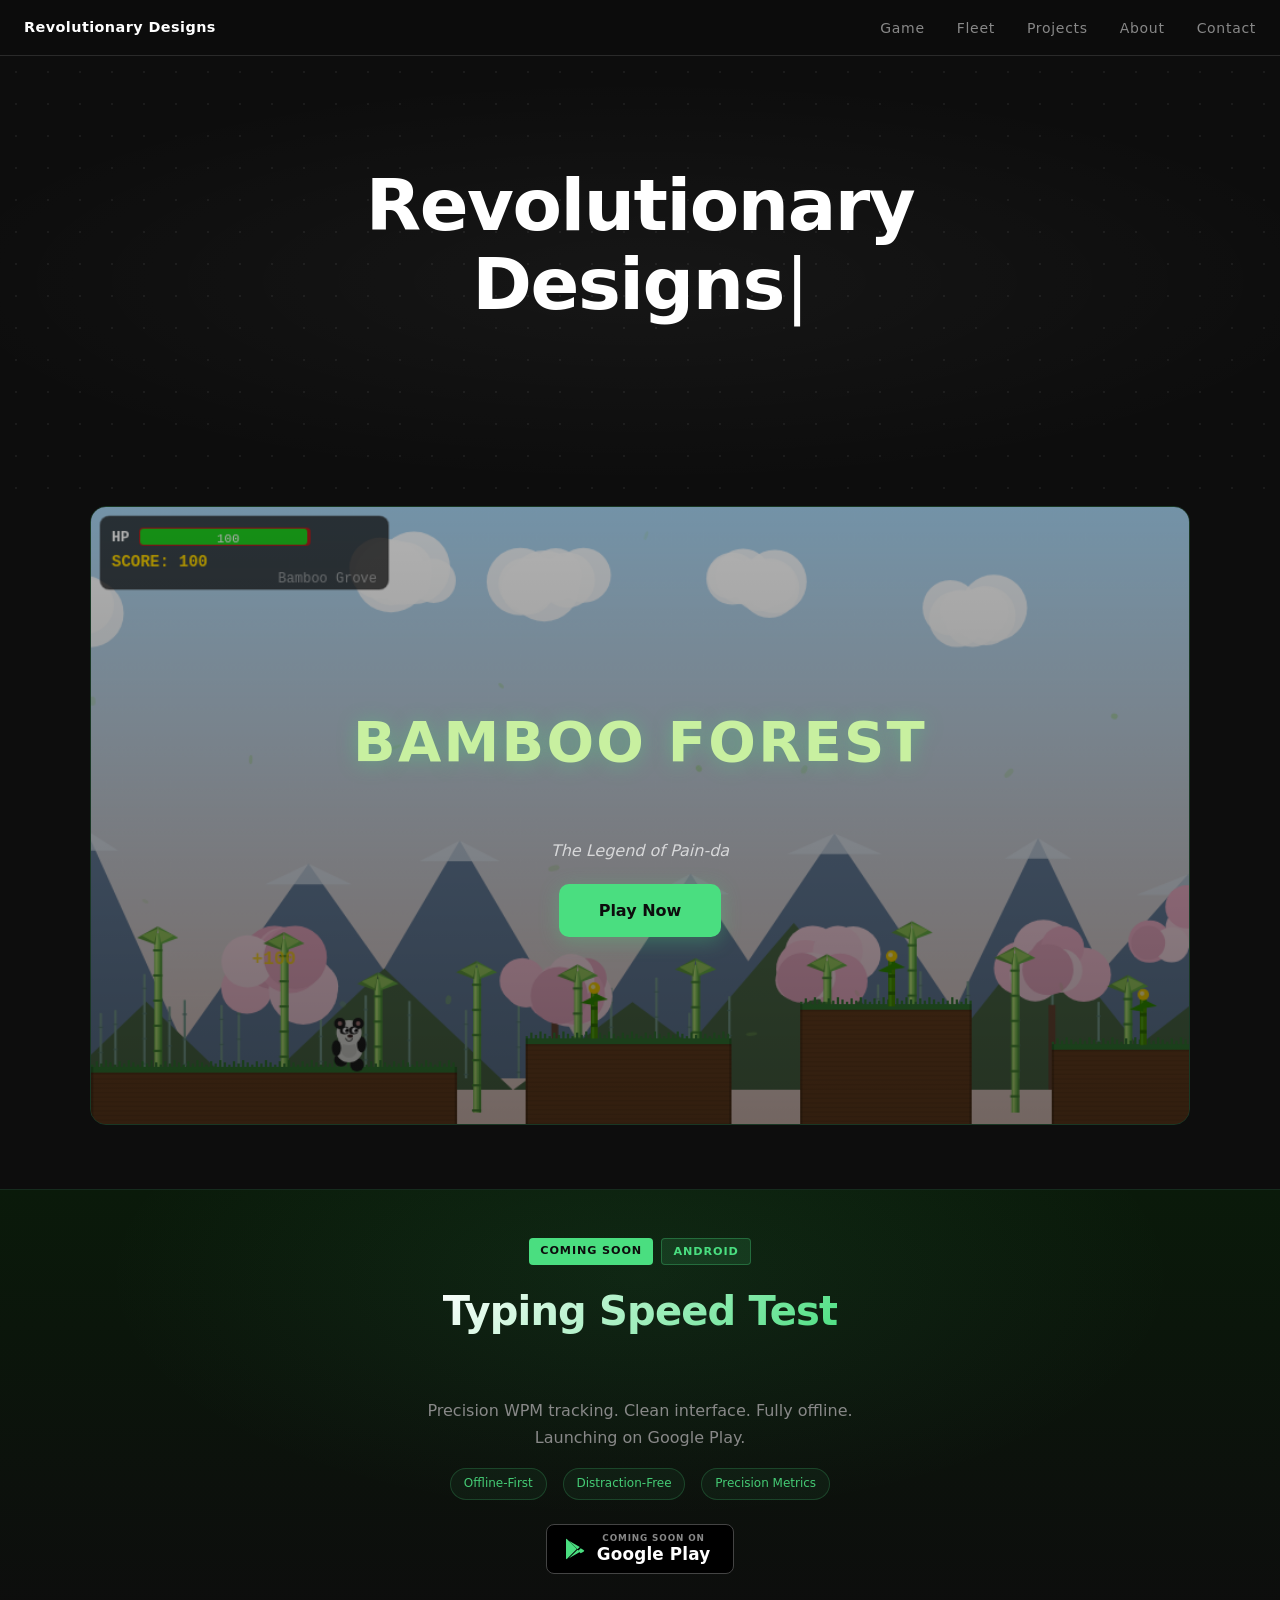
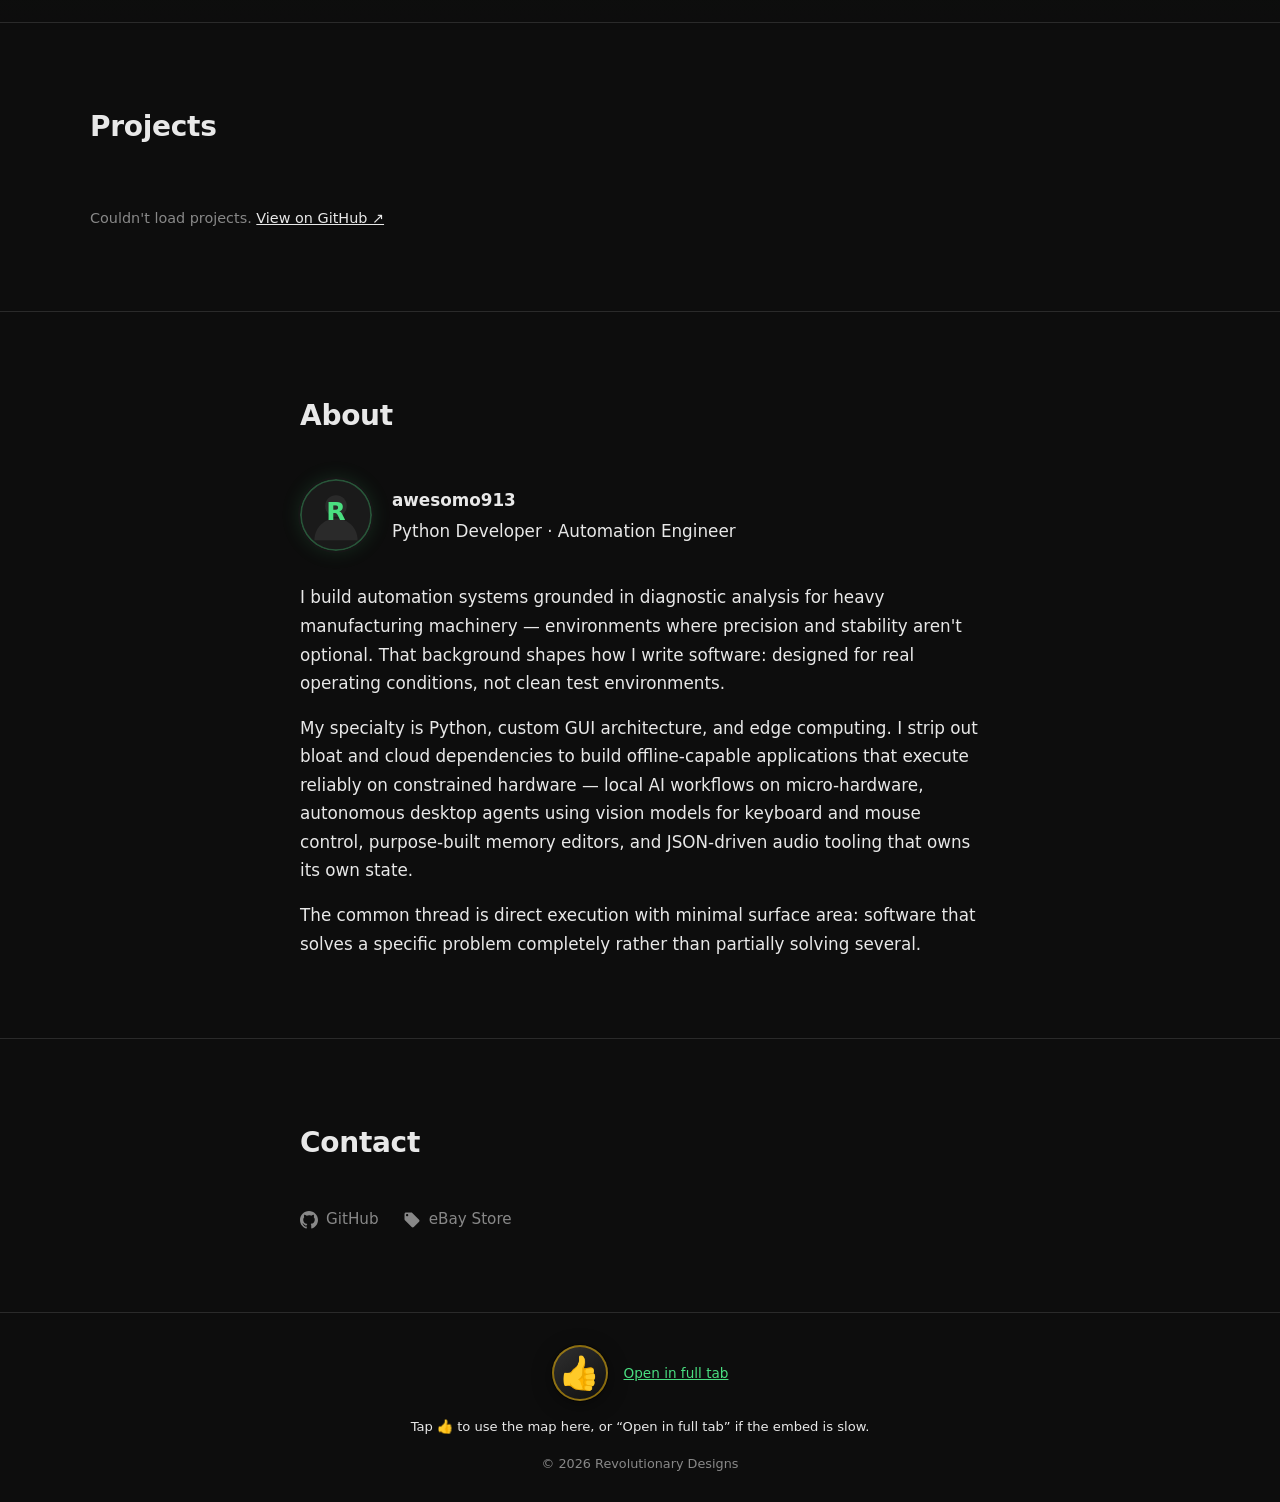
==== commit 54ea37f6: "feat: Fleet Atlas footer embed — CI URL inject, resilient iframe - Default FLEET_ATLAS_APP_URL to Ve" ====
--- a/site/index.html
+++ b/site/index.html
@@ -14,7 +14,8 @@
   <nav id="nav">
     <span class="nav-brand">Revolutionary Designs</span>
     <ul class="nav-links">
-      <li><a href="#bamboo-showcase">Game</a></li>
+      <li><a href="#bamboo-game">Game</a></li>
+      <li><a href="#fleet-embed">Fleet</a></li>
       <li><a href="#projects">Projects</a></li>
       <li><a href="#about">About</a></li>
       <li><a href="#contact">Contact</a></li>
@@ -33,7 +34,7 @@
   </section>
 
   <!-- ═══ BAMBOO FOREST SHOWCASE ═══ -->
-  <section id="bamboo-showcase">
+  <section id="bamboo-game">
     <div class="section-inner">
       <div class="bamboo-box">
         <div class="bamboo-video-bg">
@@ -42,7 +43,7 @@
         <div class="bamboo-overlay">
           <h2 class="bamboo-title">Bamboo Forest</h2>
           <p class="bamboo-sub">The Legend of Pain-da</p>
-          <a href="/game/" class="btn-play">Play Now</a>
+          <a href="game/index.html" class="btn-play" rel="noopener">Play Now</a>
         </div>
       </div>
     </div>
@@ -141,46 +142,86 @@
     </div>
   </section>
 
-  <!-- Fleet Atlas runs here via iframe. CI injects the deployed app URL (GitHub secret FLEET_ATLAS_APP_URL). -->
-  <footer>
-    <button type="button" id="dad-fleet-open" class="dad-fleet-thumb" title="Open Fleet Atlas" aria-label="Open Fleet Atlas" aria-controls="fleet-atlas-overlay" aria-expanded="false">👍</button>
+  <!-- Fleet Atlas: default production URL below; CI can override. Optional secret FLEET_ATLAS_APP_URL. -->
+  <footer id="fleet-embed">
+    <div class="footer-fleet-row">
+      <button type="button" id="dad-fleet-open" class="dad-fleet-thumb" title="Open the fleet map (live)" aria-label="Open the fleet map" aria-controls="fleet-atlas-overlay" aria-expanded="false">👍</button>
+      <a id="fleet-open-tab" class="fleet-open-tab" href="https://fleet-route-command.vercel.app/" rel="noopener noreferrer" target="_blank">Open in full tab</a>
+    </div>
+    <p class="fleet-embed-dad">Tap 👍 to use the map here, or &ldquo;Open in full tab&rdquo; if the embed is slow.</p>
+    <p id="fleet-missing-hint" class="fleet-missing-hint" hidden>Couldn’t load the fleet app URL. Try &ldquo;Open in full tab&rdquo; or refresh the page.</p>
     <p class="footer-copy">&copy; 2026 Revolutionary Designs</p>
   </footer>
-  <script>window.__FLEET_ATLAS_APP_URL__ = "SET_VIA_ACTIONS_SECRET";</script>
+  <script>window.__FLEET_ATLAS_APP_URL__ = "https://fleet-route-command.vercel.app";</script>
   <div id="fleet-atlas-overlay" class="fleet-atlas-overlay" hidden aria-hidden="true">
     <div class="fleet-atlas-backdrop" id="fleet-atlas-backdrop" tabindex="-1"></div>
     <div class="fleet-atlas-shell" role="dialog" aria-modal="true" aria-label="Fleet Atlas">
       <div class="fleet-atlas-chrome">
         <button type="button" class="fleet-atlas-close" id="fleet-atlas-close" aria-label="Close Fleet Atlas">✕</button>
       </div>
+      <p id="fleet-atlas-loading-hint" class="fleet-atlas-loading-hint" aria-live="polite">Loading Fleet Atlas…</p>
       <iframe
         id="fleet-atlas-frame"
         class="fleet-atlas-iframe"
         title="Fleet Atlas"
         loading="eager"
-        allow="geolocation; clipboard-read; clipboard-write; fullscreen"
-        sandbox="allow-scripts allow-same-origin allow-forms allow-popups allow-popups-to-escape-sandbox allow-downloads allow-modals"
+        allow="fullscreen; geolocation; clipboard-read; clipboard-write; autoplay; picture-in-picture"
+        referrerpolicy="no-referrer-when-downgrade"
       ></iframe>
     </div>
   </div>
   <script>
     (function () {
+      var DEFAULT_FLEET = 'https://fleet-route-command.vercel.app';
       var raw = (typeof window !== 'undefined' && window.__FLEET_ATLAS_APP_URL__) || '';
-      if (raw === 'SET_VIA_ACTIONS_SECRET') raw = '';
+      raw = String(raw).trim();
+      if (raw === 'SET_VIA_ACTIONS_SECRET' || raw === '') raw = DEFAULT_FLEET;
       var url = raw;
+      if (/^https?:\/\//.test(url) && !/[?#]/.test(url) && url.slice(-1) !== '/') url = url + '/';
       var openBtn = document.getElementById('dad-fleet-open');
       var overlay = document.getElementById('fleet-atlas-overlay');
       var frame = document.getElementById('fleet-atlas-frame');
       var closeBtn = document.getElementById('fleet-atlas-close');
       var backdrop = document.getElementById('fleet-atlas-backdrop');
+      var tabLink = document.getElementById('fleet-open-tab');
+      var missHint = document.getElementById('fleet-missing-hint');
       if (!openBtn || !overlay || !frame) return;
       if (!url || !/^https?:\/\//.test(url)) {
         openBtn.disabled = true;
-        openBtn.title = 'Set GitHub secret FLEET_ATLAS_APP_URL on this repo to your deployed Fleet Atlas URL';
+        openBtn.title = 'Fleet map URL missing';
+        if (missHint) missHint.hidden = false;
         return;
       }
+      if (tabLink) {
+        tabLink.href = url;
+        tabLink.target = '_blank';
+        tabLink.rel = 'noopener noreferrer';
+        tabLink.removeAttribute('hidden');
+        tabLink.removeAttribute('tabindex');
+      }
+      if (missHint) missHint.hidden = true;
+      var loadWatch = null;
       function openFleet() {
         frame.removeAttribute('src');
+        if (loadWatch) { clearTimeout(loadWatch); loadWatch = null; }
+        if (missHint) missHint.hidden = true;
+        overlay.classList.add('fleet-atlas-loading');
+        function clearLoading() {
+          if (loadWatch) { clearTimeout(loadWatch); loadWatch = null; }
+          overlay.classList.remove('fleet-atlas-loading');
+        }
+        frame.addEventListener('load', function onFrameLoad() {
+          frame.removeEventListener('load', onFrameLoad);
+          if (!overlay.hidden) clearLoading();
+        });
+        loadWatch = setTimeout(function () {
+          loadWatch = null;
+          overlay.classList.remove('fleet-atlas-loading');
+          if (missHint) {
+            missHint.hidden = false;
+            missHint.textContent = 'Fleet Atlas is taking a while. Try “Open in full tab,” check your connection, or relax strict tracking/blocking for this site.';
+          }
+        }, 25000);
         frame.src = url;
         overlay.hidden = false;
         overlay.setAttribute('aria-hidden', 'false');
@@ -189,6 +230,8 @@
         if (closeBtn) closeBtn.focus();
       }
       function closeFleet() {
+        if (loadWatch) { clearTimeout(loadWatch); loadWatch = null; }
+        overlay.classList.remove('fleet-atlas-loading');
         frame.src = 'about:blank';
         overlay.hidden = true;
         overlay.setAttribute('aria-hidden', 'true');
--- a/site/styles.css
+++ b/site/styles.css
@@ -133,20 +133,25 @@
 .tagline { font-size: clamp(1rem, 2vw, 1.25rem); color: var(--muted); max-width: 480px; }
 
 /* ── Bamboo Forest Showcase ── */
-#bamboo-showcase { padding: 0 1.5rem 4rem; border-top: none; }
+#bamboo-game { padding: 0 1.5rem 4rem; border-top: none; scroll-margin-top: 4.5rem; }
+#fleet-embed { scroll-margin-top: 1rem; }
 .bamboo-box {
   max-width: var(--max-w); margin: 0 auto;
   position: relative; border-radius: 16px; overflow: hidden;
   aspect-ratio: 16 / 9; min-height: 280px;
   border: 1px solid rgba(74, 222, 128, 0.2);
 }
-.bamboo-video-bg { position: absolute; inset: 0; }
-.bamboo-canvas-fallback { width: 100%; height: 100%; }
+.bamboo-video-bg {
+  position: absolute; inset: 0;
+  pointer-events: none;
+}
+.bamboo-canvas-fallback { width: 100%; height: 100%; pointer-events: none; }
 .bamboo-overlay {
   position: absolute; inset: 0;
   display: flex; flex-direction: column; align-items: center; justify-content: center;
   background: linear-gradient(180deg, rgba(0,0,0,0.3) 0%, rgba(0,0,0,0.55) 100%);
   gap: 0.5rem; z-index: 1;
+  pointer-events: auto;
 }
 .bamboo-title {
   font-size: clamp(2rem, 5vw, 3.5rem); font-weight: 800;
@@ -155,11 +160,15 @@
 }
 .bamboo-sub { font-size: 1rem; color: rgba(255,255,255,0.7); font-style: italic; }
 .btn-play {
+  position: relative; z-index: 2;
+  display: inline-block;
   margin-top: 0.75rem; padding: 0.8rem 2.5rem;
   font-size: 1rem; font-weight: 700;
   color: #0d0d0d; background: var(--green);
   border-radius: var(--radius); transition: transform 0.15s, box-shadow 0.15s;
   box-shadow: 0 4px 20px rgba(74, 222, 128, 0.3);
+  touch-action: manipulation; -webkit-tap-highlight-color: rgba(0,0,0,0.1);
+  cursor: pointer;
 }
 .btn-play:hover { transform: translateY(-2px); box-shadow: 0 6px 28px rgba(74, 222, 128, 0.45); }
 
@@ -234,6 +243,22 @@
   font-size: 0.8rem;
   display: flex; flex-direction: column; align-items: center; gap: 1rem;
 }
+.footer-fleet-row {
+  display: flex; flex-wrap: wrap; align-items: center; justify-content: center;
+  gap: 1rem;
+}
+.fleet-open-tab {
+  font-size: 0.85rem; color: var(--green); text-decoration: underline;
+  font-weight: 500;
+}
+.fleet-open-tab:hover { color: var(--accent); }
+.fleet-embed-dad {
+  max-width: 32rem; margin: 0; font-size: 0.82rem; line-height: 1.45; color: var(--text);
+}
+.fleet-missing-hint {
+  max-width: 36rem; margin: 0; font-size: 0.78rem; line-height: 1.45; color: var(--muted);
+}
+.fleet-missing-hint code { font-size: 0.72rem; color: var(--text); }
 .dad-fleet-thumb {
   display: inline-flex; align-items: center; justify-content: center;
   width: 3.5rem; height: 3.5rem; margin: 0; padding: 0;
@@ -275,6 +300,7 @@
   position: relative; z-index: 1; flex: 1; display: flex; flex-direction: column;
   margin: env(safe-area-inset-top, 0) env(safe-area-inset-right, 0) env(safe-area-inset-bottom, 0) env(safe-area-inset-left, 0);
   max-height: 100vh; width: 100%; max-width: 100vw;
+  min-height: 0;
   box-sizing: border-box; padding: 0.25rem 0.25rem 0.5rem;
 }
 .fleet-atlas-chrome {
@@ -288,9 +314,33 @@
 }
 .fleet-atlas-close:hover { background: rgba(50,50,50,0.98); }
 .fleet-atlas-iframe {
-  flex: 1; min-height: 0; width: 100%; border: 0; border-radius: 10px;
+  flex: 1 1 auto;
+  /* Mobile WebKit: flex-only height can collapse; give the map a real viewport floor */
+  min-height: min(72dvh, 100%);
+  width: 100%; border: 0; border-radius: 10px;
   background: #111;
 }
+.fleet-atlas-overlay.fleet-atlas-loading .fleet-atlas-iframe {
+  opacity: 0.35;
+  pointer-events: none;
+}
+.fleet-atlas-loading-hint {
+  display: none;
+  position: absolute;
+  left: 50%;
+  top: 50%;
+  transform: translate(-50%, -50%);
+  z-index: 2;
+  padding: 0.65rem 1rem;
+  border-radius: 10px;
+  background: rgba(20, 20, 20, 0.92);
+  color: #e2e2ef;
+  font-size: 0.85rem;
+  pointer-events: none;
+  max-width: 90vw;
+  text-align: center;
+}
+.fleet-atlas-overlay.fleet-atlas-loading .fleet-atlas-loading-hint { display: block; }
 @media (min-width: 900px) {
   .fleet-atlas-shell { padding: 0.75rem 1rem 1rem; max-width: 96vw; max-height: 96vh; margin: auto; }
 }
